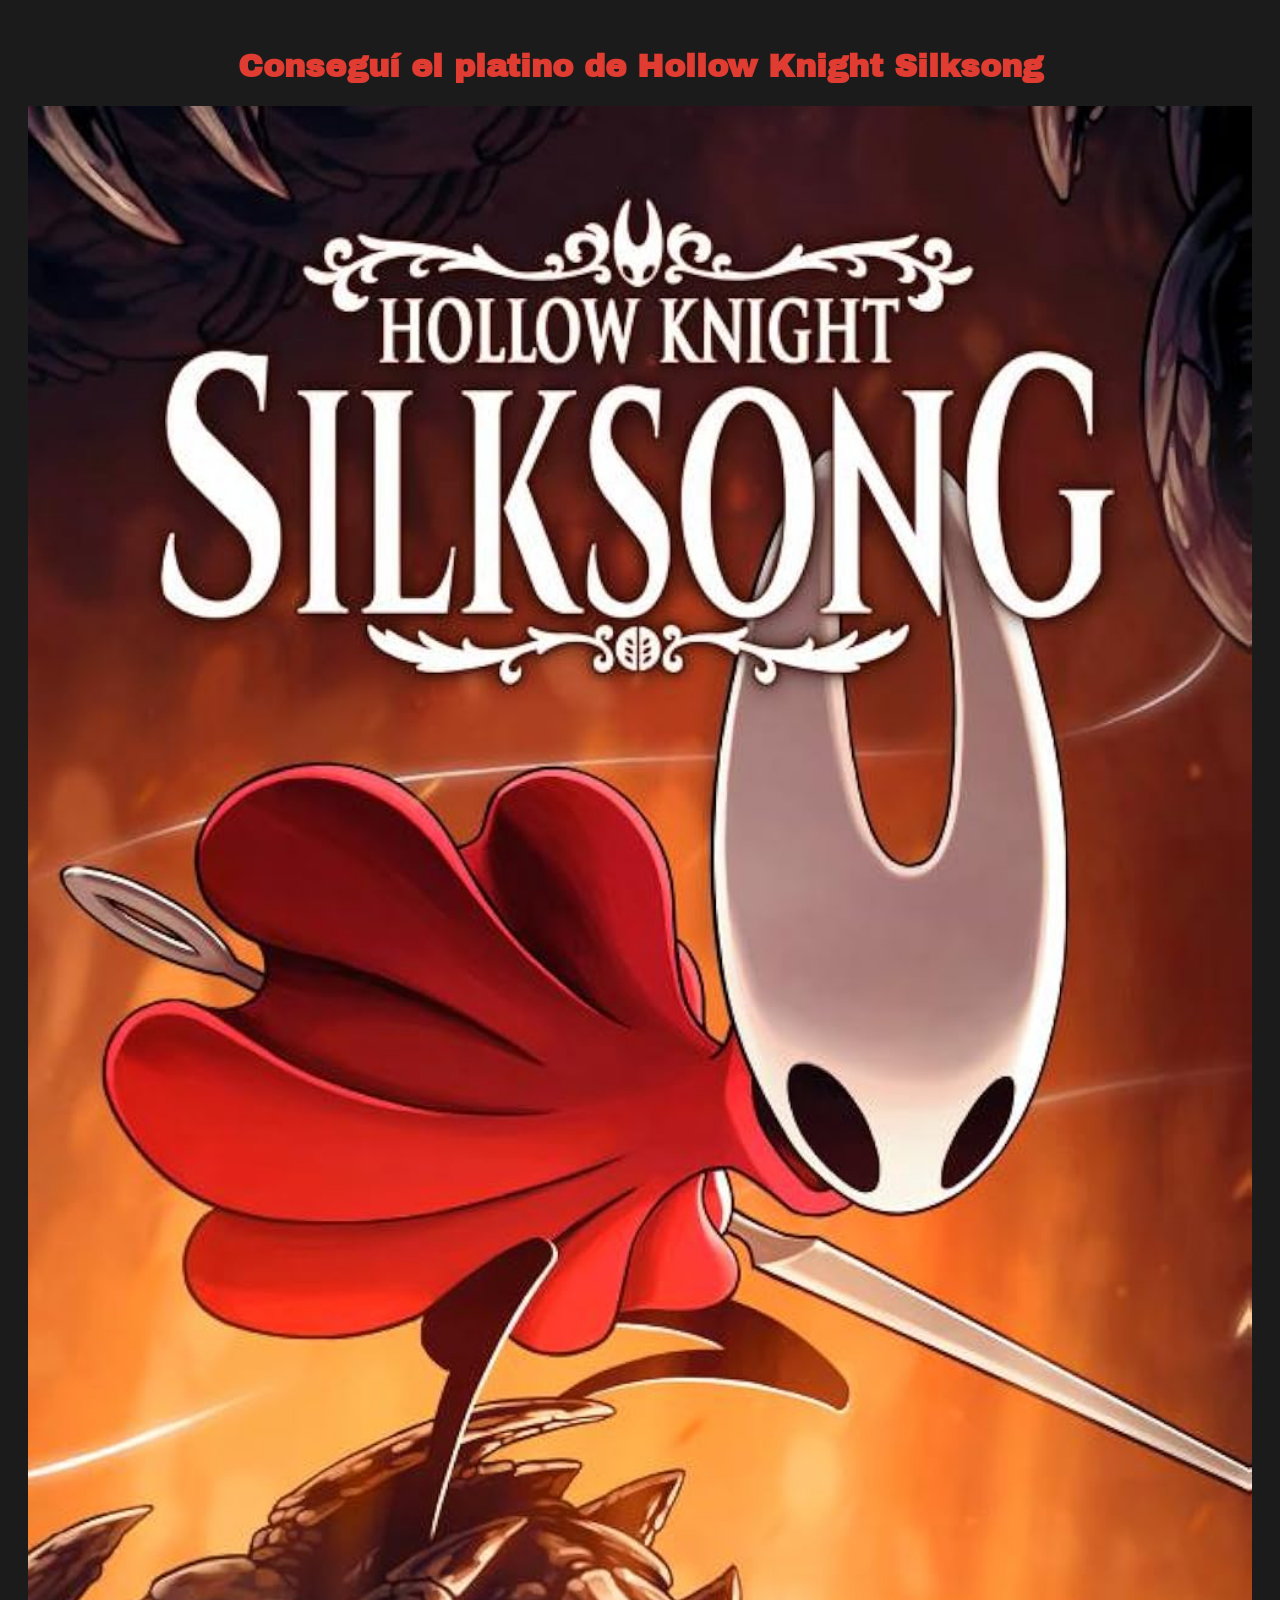
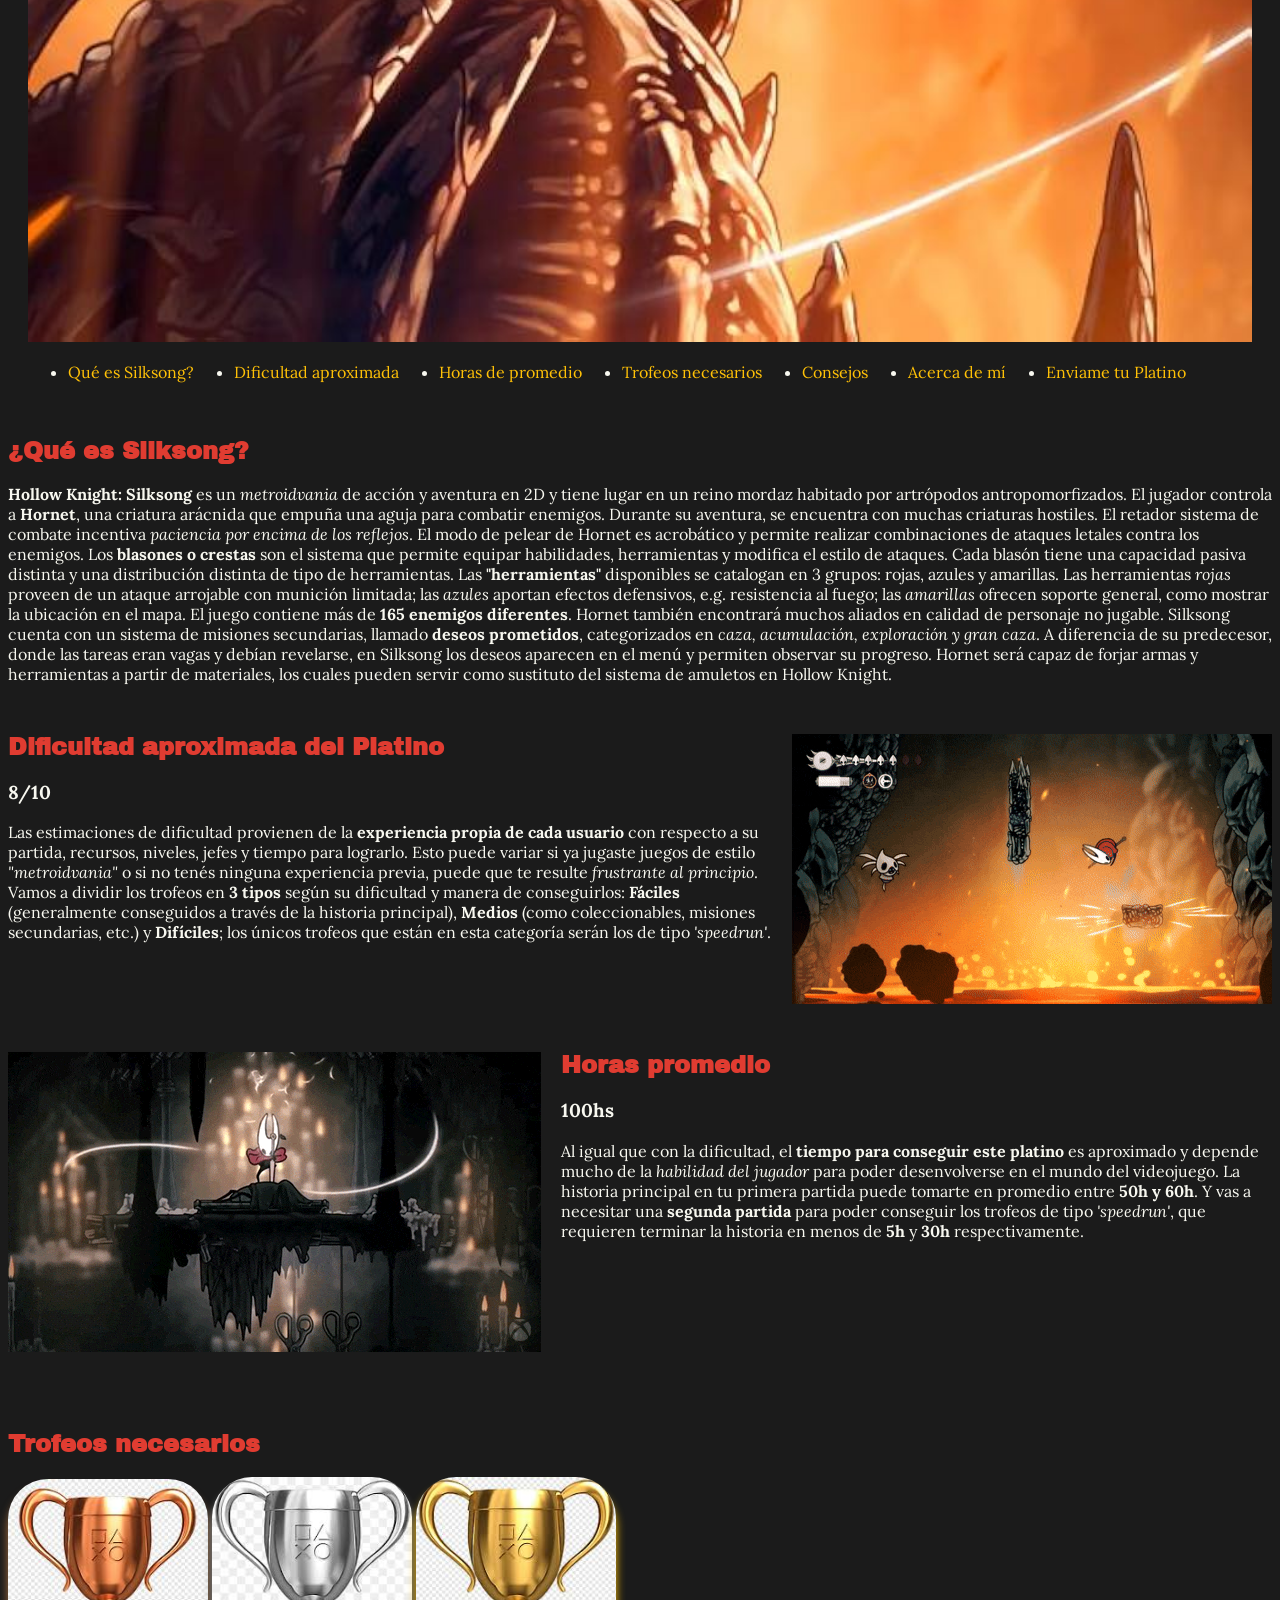
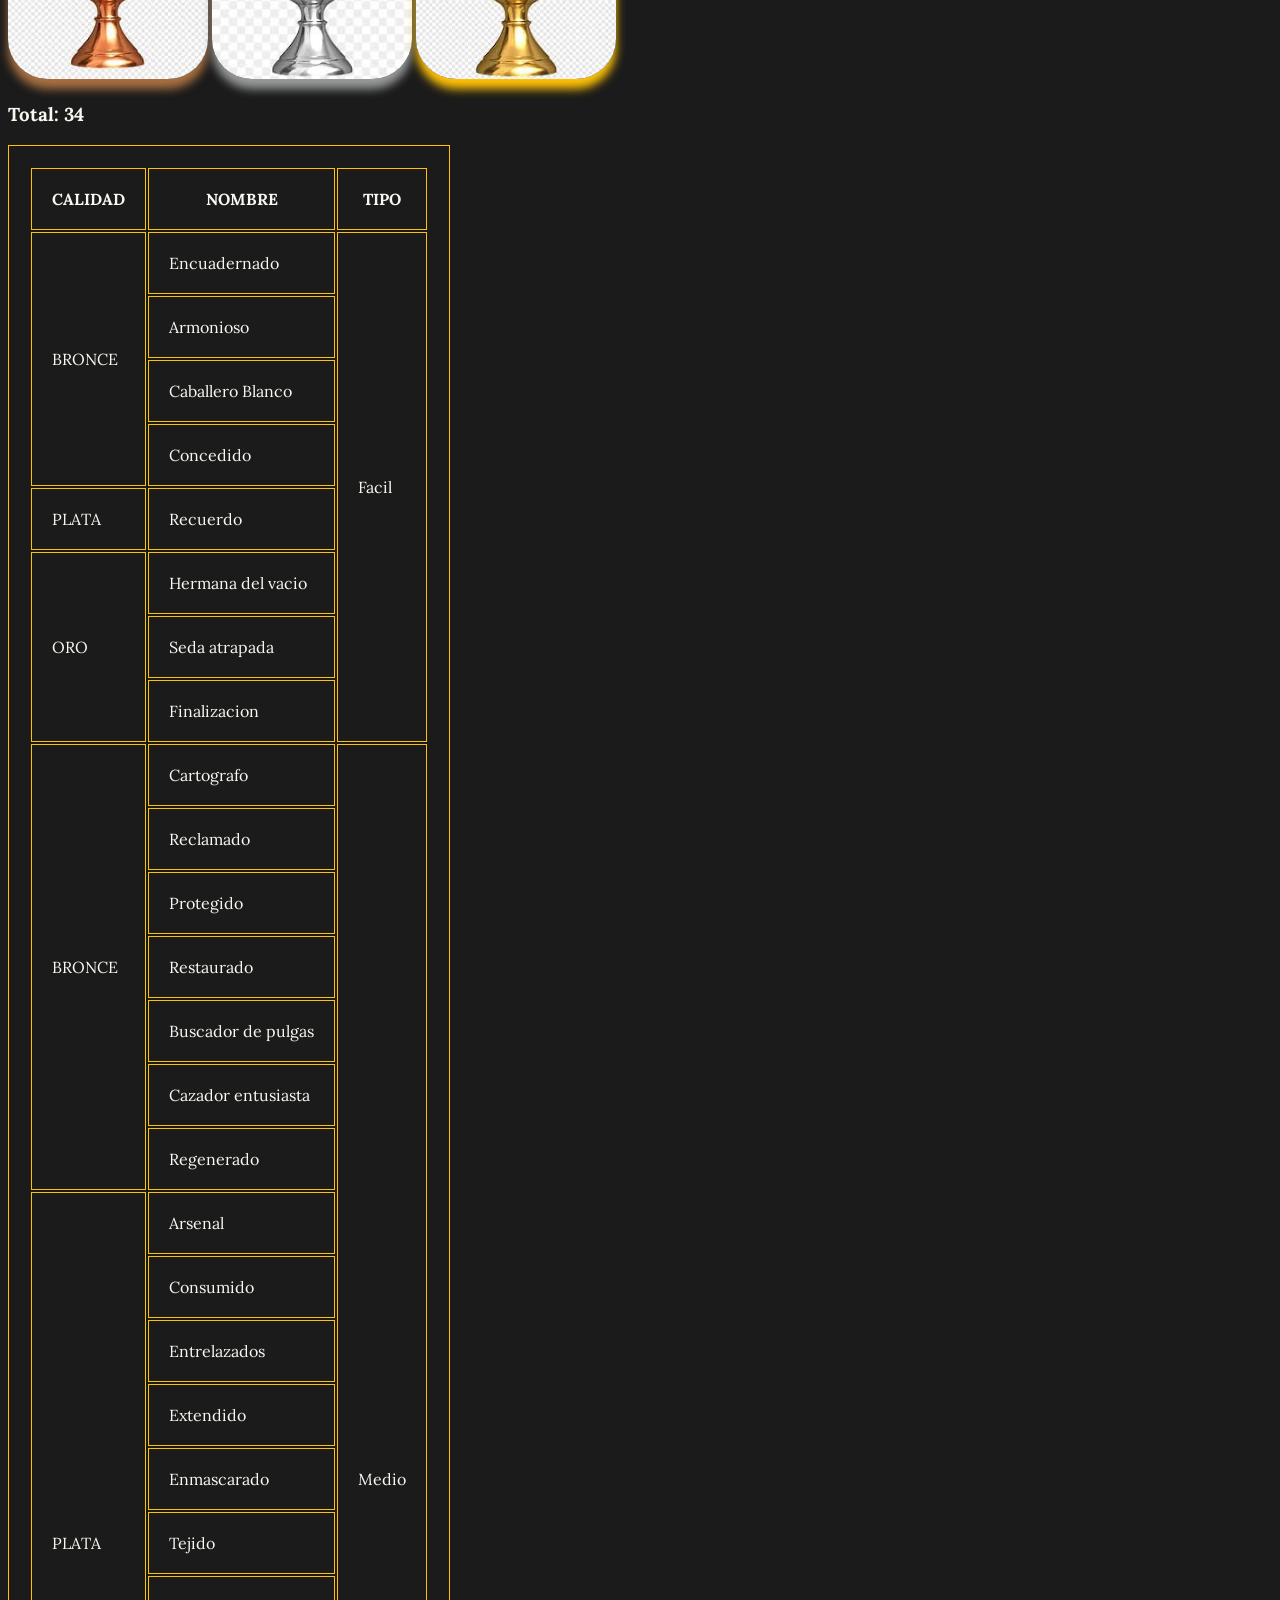
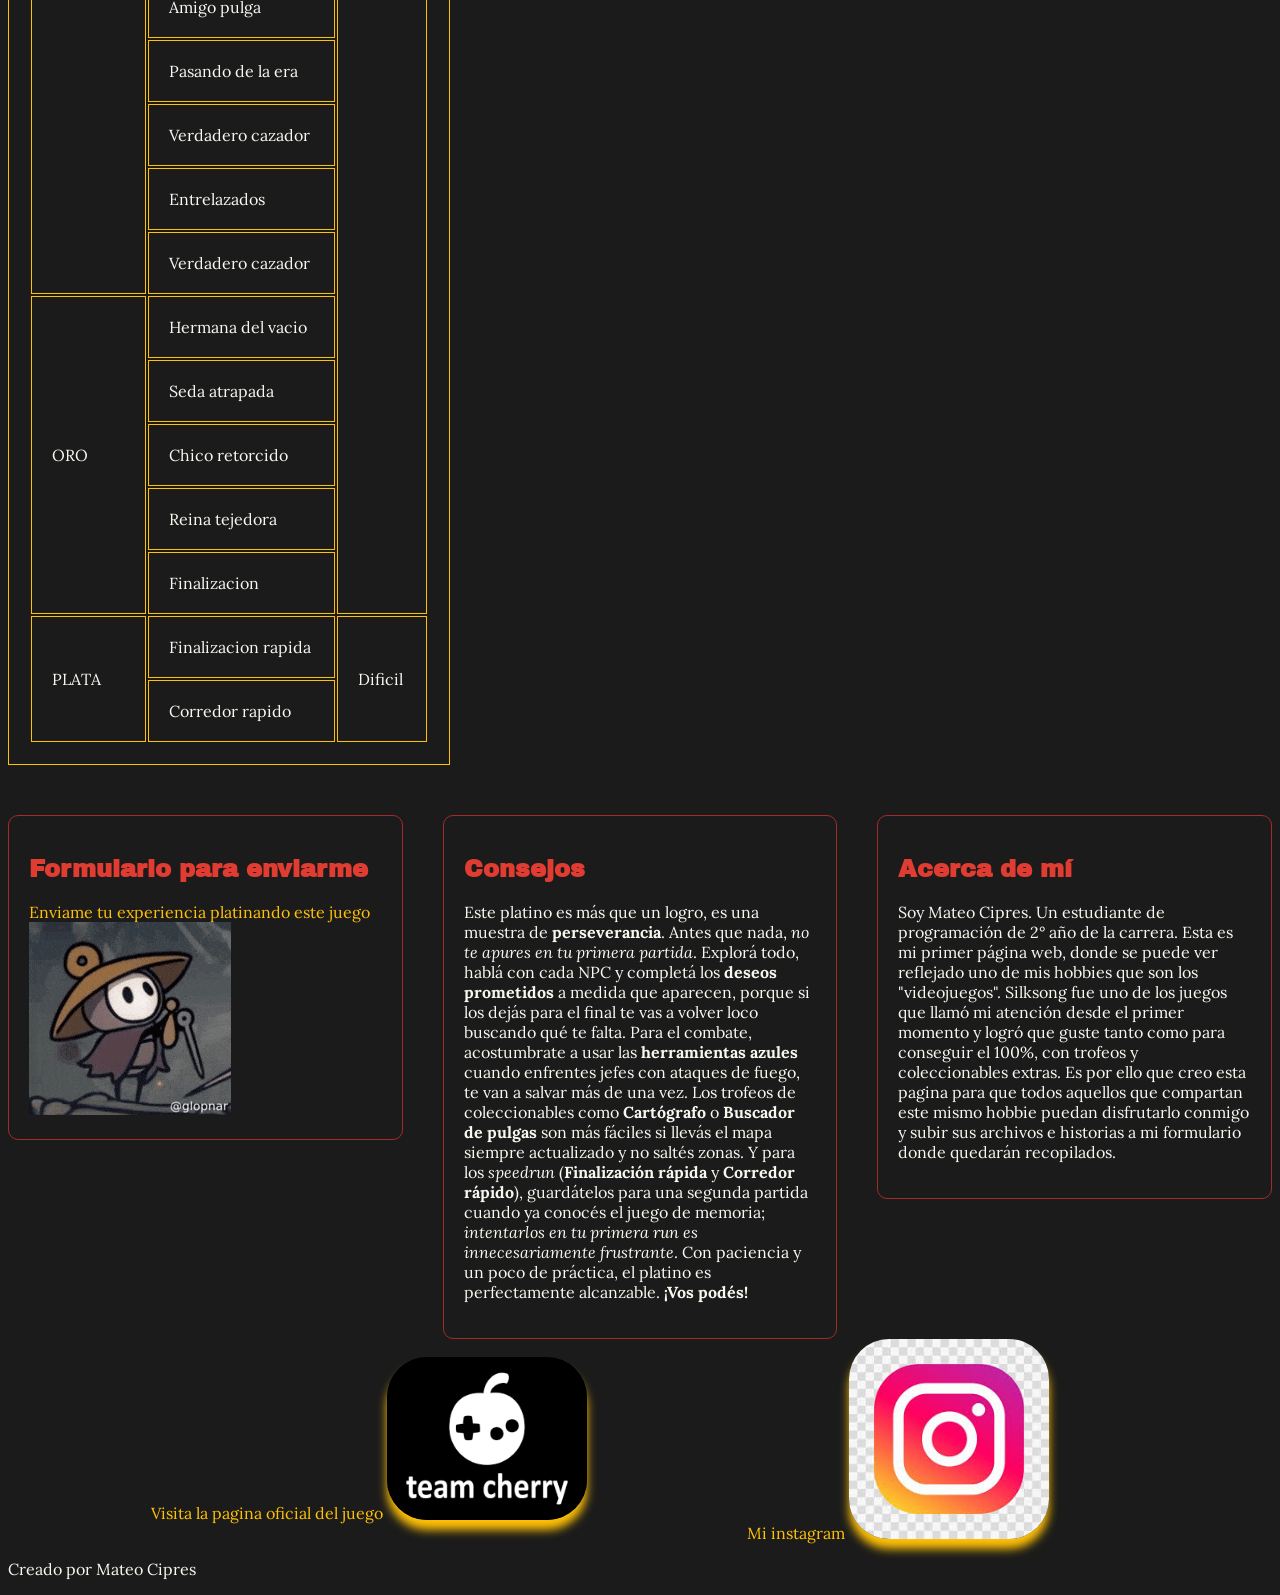
==== index.html @ 9eef03c2 "feat: corrijo links del index" ====
<!DOCTYPE html>
<html lang="en">

<head>
    <meta charset="UTF-8">
    <meta name="viewport" content="width=device-width, initial-scale=1.0">
    <link rel="shortcut icon" href="IMAGENES/joystick.png" type="image/x-icon">
    <link rel="stylesheet" href="style.css">
    <link rel="preconnect" href="https://fonts.googleapis.com">
    <link rel="preconnect" href="https://fonts.gstatic.com" crossorigin>
    <link href="https://fonts.googleapis.com/css2?family=Lora:ital,wght@0,400..700;1,400..700&family=Playwrite+DE+SAS:wght@100..400&family=Roboto:ital,wght@0,100..900;1,100..900&display=swap" rel="stylesheet">
    <link rel="preconnect" href="https://fonts.googleapis.com">
    <link href="https://fonts.googleapis.com/css2?family=Archivo+Black&family=Lora:ital,wght@0,400..700;1,400..700&family=Playwrite+DE+SAS:wght@100..400&family=Roboto:ital,wght@0,100..900;1,100..900&display=swap" rel="stylesheet">
    <title>Proyecto Integrador | Platinos faciles</title>
</head>

<body>
    <header>
        <h1>Conseguí el platino de Hollow Knight Silksong</h1>
        <img id="imagen-principal" src="IMAGENES/silksong.jpg" alt="imagen representativa del juego">

        <nav>
            <ul>

                <li> <a href="#intro"> Qué es Silksong?</a> </li>
                <li> <a href="#dificultad"> Dificultad aproximada</a></li>
                <li> <a href="#horas"> Horas de promedio</a> </li>
                <li><a href="#trofeos"> Trofeos necesarios</a></li>
                <li> <a href="#consejos"> Consejos</a></li>
                <li><a href="#acerca"> Acerca de mí</a></li>
                <li> <a href="logrado.html"> Enviame tu Platino</a> </li>
            </ul>
        </nav>
    </header>

    <main>
        <section id="intro">
            <h2> ¿Qué es Silksong? </h2>
            <p>
                <strong>Hollow Knight: Silksong</strong> es un <em>metroidvania</em> de acción y aventura en 2D y tiene lugar en un reino mordaz habitado por artrópodos antropomorfizados. El jugador controla a <strong>Hornet</strong>, una criatura arácnida
                que empuña una aguja para combatir enemigos. Durante su aventura, se encuentra con muchas criaturas hostiles. El retador sistema de combate incentiva <em>paciencia por encima de los reflejos</em>. El modo de pelear de Hornet es acrobático
                y permite realizar combinaciones de ataques letales contra los enemigos. Los <strong>blasones o crestas</strong> son el sistema que permite equipar habilidades, herramientas y modifica el estilo de ataques. Cada blasón tiene una capacidad
                pasiva distinta y una distribución distinta de tipo de herramientas. Las <strong>"herramientas"</strong> disponibles se catalogan en 3 grupos: rojas, azules y amarillas. Las herramientas <em>rojas</em> proveen de un ataque arrojable con
                munición limitada; las <em>azules</em> aportan efectos defensivos, e.g. resistencia al fuego; las <em>amarillas</em> ofrecen soporte general, como mostrar la ubicación en el mapa. El juego contiene más de <strong>165 enemigos diferentes</strong>.
                Hornet también encontrará muchos aliados en calidad de personaje no jugable. Silksong cuenta con un sistema de misiones secundarias, llamado <strong>deseos prometidos</strong>, categorizados en <em>caza, acumulación, exploración y gran caza</em>.
                A diferencia de su predecesor, donde las tareas eran vagas y debían revelarse, en Silksong los deseos aparecen en el menú y permiten observar su progreso. Hornet será capaz de forjar armas y herramientas a partir de materiales, los cuales
                pueden servir como sustituto del sistema de amuletos en Hollow Knight.
            </p>

            <section id="dificultad">
                <img class="float-der" src="IMAGENES/scape.gif" alt="Escape">
                <h2> Dificultad aproximada del Platino</h2>
                <h3> <strong>8/10</strong> </h3>
                <p>
                    <p>
                        Las estimaciones de dificultad provienen de la <strong>experiencia propia de cada usuario</strong> con respecto a su partida, recursos, niveles, jefes y tiempo para lograrlo. Esto puede variar si ya jugaste juegos de estilo <em>"metroidvania"</em>                        o si no tenés ninguna experiencia previa, puede que te resulte <em>frustrante al principio</em>. Vamos a dividir los trofeos en <strong>3 tipos</strong> según su dificultad y manera de conseguirlos: <strong>Fáciles</strong> (generalmente
                        conseguidos a través de la historia principal), <strong>Medios</strong> (como coleccionables, misiones secundarias, etc.) y <strong>Difíciles</strong>; los únicos trofeos que están en esta categoría serán los de tipo <em>'speedrun'</em>.
                    </p>
                </p>

            </section><br><br>

            <section id="horas">
                <img class="float-izq" src="IMAGENES/seda.gif" alt="sherma">
                <h2>Horas promedio</h2>
                <h3>100hs</h3>
                <p>Al igual que con la dificultad, el <strong>tiempo para conseguir este platino</strong> es aproximado y depende mucho de la <em>habilidad del jugador</em> para poder desenvolverse en el mundo del videojuego. La historia principal en tu
                    primera partida puede tomarte en promedio entre <strong>50h y 60h</strong>. Y vas a necesitar una <strong>segunda partida</strong> para poder conseguir los trofeos de tipo <em>'speedrun'</em>, que requieren terminar la historia en
                    menos de <strong>5h</strong> y <strong>30h</strong> respectivamente.</p>
            </section><br><br>
            <section id="trofeos">


                <div class="imagenes-trofeos">
                    <h2>Trofeos necesarios</h2>
                    <img id="bronce" class="redondas" src="IMAGENES/bronce.jpg" alt="bronce">
                    <img id="plata" class="redondas" src="IMAGENES/plata.jpg" alt="plata">
                    <img id="oro" class="redondas" src="IMAGENES/oro.jpg" alt="oro">
                    <h3>Total: 34</h3>
                </div>
                <div class="tabla-trofeos">
                    <table>
                        <tr>
                            <th>CALIDAD</th>
                            <th>NOMBRE</th>
                            <th>TIPO</th>
                        </tr>
                        <tr>
                            <td rowspan="4">BRONCE</td>
                            <td>Encuadernado</td>
                            <td rowspan="8">Facil</td>
                        </tr>
                        <tr>
                            <td>Armonioso</td>
                        </tr>
                        <tr>
                            <td>Caballero Blanco</td>
                        </tr>
                        <tr>
                            <td>Concedido</td>
                        </tr>
                        <tr>
                            <td>PLATA</td>
                            <td>Recuerdo</td>
                        </tr>
                        <tr>
                            <td rowspan="3">ORO</td>
                            <td>Hermana del vacio</td>
                        </tr>
                        <tr>
                            <td>Seda atrapada</td>
                        </tr>
                        <tr>
                            <td>Finalizacion</td>
                        </tr>
                        <tr>
                            <td rowspan="7"> BRONCE</td>
                            <td>Cartografo</td>
                            <td rowspan="23">Medio</td>
                        </tr>
                        <tr>
                            <td>Reclamado</td>
                        </tr>
                        <tr>
                            <td>Protegido</td>
                        </tr>
                        <tr>
                            <td>Restaurado</td>
                        </tr>
                        <tr>
                            <td> Buscador de pulgas</td>
                        </tr>
                        <tr>
                            <td>Cazador entusiasta</td>
                        </tr>
                        <tr>
                            <td>Regenerado</td>
                        </tr>
                        <tr>
                            <td rowspan="11">PLATA</td>
                            <td>Arsenal</td>
                        </tr>
                        <tr>
                            <td>Consumido</td>
                        </tr>
                        <tr>
                            <td>Entrelazados</td>
                        </tr>
                        <tr>
                            <td>Extendido</td>
                        </tr>
                        <tr>
                            <td>Enmascarado</td>
                        </tr>
                        <tr>
                            <td>Tejido</td>
                        </tr>
                        <tr>
                            <td>Amigo pulga</td>
                        </tr>
                        <tr>
                            <td>Pasando de la era</td>
                        </tr>
                        <tr>
                            <td>Verdadero cazador</td>
                        </tr>
                        <tr>
                            <td>Entrelazados</td>
                        </tr>
                        <tr>
                            <td>Verdadero cazador</td>
                        </tr>
                        <tr>
                            <td rowspan="5">ORO</td>
                            <td>Hermana del vacio</td>
                        </tr>
                        <tr>
                            <td>Seda atrapada</td>
                        </tr>
                        <tr>
                            <td>Chico retorcido</td>
                        </tr>
                        <tr>
                            <td>
                                Reina tejedora
                            </td>
                        </tr>
                        <tr>
                            <td>Finalizacion</td>
                        </tr>
                        <tr>
                            <td rowspan="2">PLATA</td>
                            <td>Finalizacion rapida</td>
                            <td rowspan="2">Dificil</td>
                        </tr>
                        <tr>
                            <td>Corredor rapido</td>
                        </tr>
                    </table>
                </div>

            </section>

            <div class="contenedor-secciones">
                <section>
                    <h2>Formulario para enviarme</h2>
                    <a href="logrado.html">Enviame tu experiencia platinando este juego</a><br>
                    <img src="IMAGENES/sherma.gif" alt="sherma">
                </section>

                <section id="consejos">

                    <h2>Consejos</h2>

                    <p>
                        Este platino es más que un logro, es una muestra de <strong>perseverancia</strong>. Antes que nada, <em>no te apures en tu primera partida</em>. Explorá todo, hablá con cada NPC y completá los <strong>deseos prometidos</strong>                        a medida que aparecen, porque si los dejás para el final te vas a volver loco buscando qué te falta. Para el combate, acostumbrate a usar las <strong>herramientas azules</strong> cuando enfrentes jefes con ataques de fuego, te
                        van a salvar más de una vez. Los trofeos de coleccionables como <strong>Cartógrafo</strong> o <strong>Buscador de pulgas</strong> son más fáciles si llevás el mapa siempre actualizado y no saltés zonas. Y para los <em>speedrun</em>                        (<strong>Finalización rápida</strong> y <strong>Corredor rápido</strong>), guardátelos para una segunda partida cuando ya conocés el juego de memoria; <em>intentarlos en tu primera run es innecesariamente frustrante</em>. Con paciencia
                        y un poco de práctica, el platino es perfectamente alcanzable. <strong>¡Vos podés!</strong>
                    </p>
                </section>

                <section id="acerca">

                    <h2>Acerca de mí</h2>
                    <p>Soy Mateo Cipres. Un estudiante de programación de 2° año de la carrera. Esta es mi primer página web, donde se puede ver reflejado uno de mis hobbies que son los "videojuegos". Silksong fue uno de los juegos que llamó mi atención
                        desde el primer momento y logró que guste tanto como para conseguir el 100%, con trofeos y coleccionables extras. Es por ello que creo esta pagina para que todos aquellos que compartan este mismo hobbie puedan disfrutarlo conmigo
                        y subir sus archivos e historias a mi formulario donde quedarán recopilados.
                    </p>
                </section>
            </div>
    </main>

    <footer>
        <div class="links-finales">
            <section>

                <a href="https://hollowknightsilksong.com" target="_blank"> Visita la pagina oficial del juego <img  class="redondas" src="IMAGENES/team cherry.png" alt="Logo team Cherry" > </a>
            </section><br>
            <section><a href="https://www.instagram.com/mateo_cipres/" target="_blank">Mi instagram <img   class="redondas" src="IMAGENES/instagram logo.jpg" alt="Logo instagram" ></a></section><br>
        </div>
        <p>Creado por Mateo Cipres</p>
    </footer>

</body>

</html>
---- style.css ----
/* Creo las variables para colores y fuentes */

:root {
    --fuente-principal: "Lora", serif;
    --fuente-titulos: "Archivo Black", sans-serif;
    --color-fondo: #1B1B1B;
    --color-titulos: #E03C31;
    --color-texto: #F8F8F0;
    --color-links: #FFC107;
    --color-bronce: #A97142;
    --color-plata: #999B9B;
    --color-hover-links: #F8D3C3;
    --color-fieldset: #A52A2A;
}


/* modifico la fuente, y los colores del body  */

body {
    font-family: var(--fuente-principal);
    background-color: var(--color-fondo);
    color: var(--color-texto);
}


/* modifico la fuente, los colores, la alineacion; al centro y la animacion para que aparezca  */

h1 {
    font-family: var(--fuente-titulos);
    color: var(--color-titulos);
    text-align: center;
    animation: aparecer 1.9s ease;
}

h2 {
    font-family: var(--fuente-titulos);
    color: var(--color-titulos);
}


/* Le aplico color, le quito el subrayado, creo una transicion para que cambien de color y hago que se muestren en bloque */

a {
    display: inline-block;
    color: var(--color-links);
    transition: color .7s, transform .5s;
    text-decoration: none;
}


/* Creo la transformacion para cuando apoyamos el mouse los links se agranden */

a:hover {
    color: var(--color-hover-links);
    transform: scale(1.1);
}

header {
    padding: 20px;
}

nav ul {
    display: flex;
    gap: 40px;
}


/* Clase reutilizable para imágenes con bordes redondeados y sombra dorada */

.redondas {
    border-radius: 40px;
    box-shadow: 0px 10px 10px var(--color-links);
    width: 200px;
    display: inline-block;
}

#bronce {
    box-shadow: 0px 10px 10px var(--color-bronce);
}

#plata {
    box-shadow: 0px 10px 10px var(--color-plata);
}

#oro {
    box-shadow: 0px 10px 10px var(--color-links);
}

table,
th,
td {
    border: 1px solid var(--color-links);
    padding: 20px;
}


/* Grid de 3 columnas iguales para las secciones de contenido.
   align-items: start evita que las columnas se estiren si tienen
   alturas distintas */

.contenedor-secciones {
    display: grid;
    grid-template-columns: 1fr 1fr 1fr;
    gap: 40px;
    align-items: start;
}

.links-finales {
    display: flex;
    justify-content: center;
    align-items: center;
    gap: 80px;
    animation: aparecer 1s ease;
}


/* Clases para flotar imágenes a cada lado del texto */

.float-der {
    float: right;
    margin-left: 20px;
}

.float-izq {
    float: left;
    margin-right: 20px;
}

#dificultad {
    margin-top: 50px;
    margin-bottom: 50px;
}

#horas {
    margin-bottom: 130px;
}

@keyframes aparecer {
    from {
        opacity: 0;
        transform: scale(0.9);
    }
    to {
        opacity: 1;
        transform: scale(1);
    }
}

#imagen-principal {
    width: 100%;
    animation: aparecer 1s ease;
}

fieldset {
    display: grid;
    grid-template-columns: 1fr 1fr;
    gap: 20px;
    border-radius: 50px;
    color: var(--color-texto);
    background-color: var(--color-fieldset);
    margin-bottom: 50px;
}


/* Tablet */

@media (max-width: 768px) {
    /* El nav pasa a columna */
    nav ul {
        flex-direction: column;
    }
    /* Fieldset de 2 columnas pasa a 1 */
    fieldset {
        grid-template-columns: 1fr;
    }
    /* Las imágenes flotadas dejan de flotar y se centran,
       así no invaden el texto en pantallas medianas */
    .float-der,
    .float-izq {
        float: none;
        display: block;
        margin: 0 auto 20px auto;
    }
    /* La tabla puede ser más ancha que la pantalla,
       con overflow-x el usuario puede scrollearla horizontalmente
       en lugar de que se corte o rompa el layout */
    .tabla-trofeos {
        overflow-x: auto;
    }
    /* Reducimos el gap de los links del footer para que no se aprieten */
    .links-finales {
        gap: 30px;
    }
    /* Las imágenes de los links del footer se achican en tablet */
    .links-finales .redondas {
        width: 120px;
    }
}

@media (max-width: 480px) {
    /* Las secciones pasan a 1 columna */
    .contenedor-secciones {
        grid-template-columns: 1fr;
    }
    .links-finales {
        flex-direction: column;
        gap: 20px;
    }
    /* Las imágenes redondas del footer se achican más en celulares*/
    .links-finales .redondas {
        width: 80px;
    }
}

.par,
.par2,
.par3 {
    display: flex;
    flex-direction: column;
    gap: 5px;
}


/* grid-column: 1 / -1 hace que el botón ocupe todo el ancho del grid,
   desde la primera hasta la última columna */

.boton-enviar {
    grid-column: 1 / -1;
    color: var(--color-texto);
    background-color: var(--color-fondo);
    transition: .5s, transform .5s;
    border-radius: 50px;
}

.boton-enviar:hover {
    cursor: pointer;
    transform: translateY(-5px);
    color: var(--color-fondo);
    background-color: var(--color-links);
}

input[type="range"] {
    accent-color: var(--color-links);
}

.contenedor-secciones section {
    margin-top: 50px;
    border: 1px solid var(--color-fieldset);
    padding: 20px;
    border-radius: 10px;
}
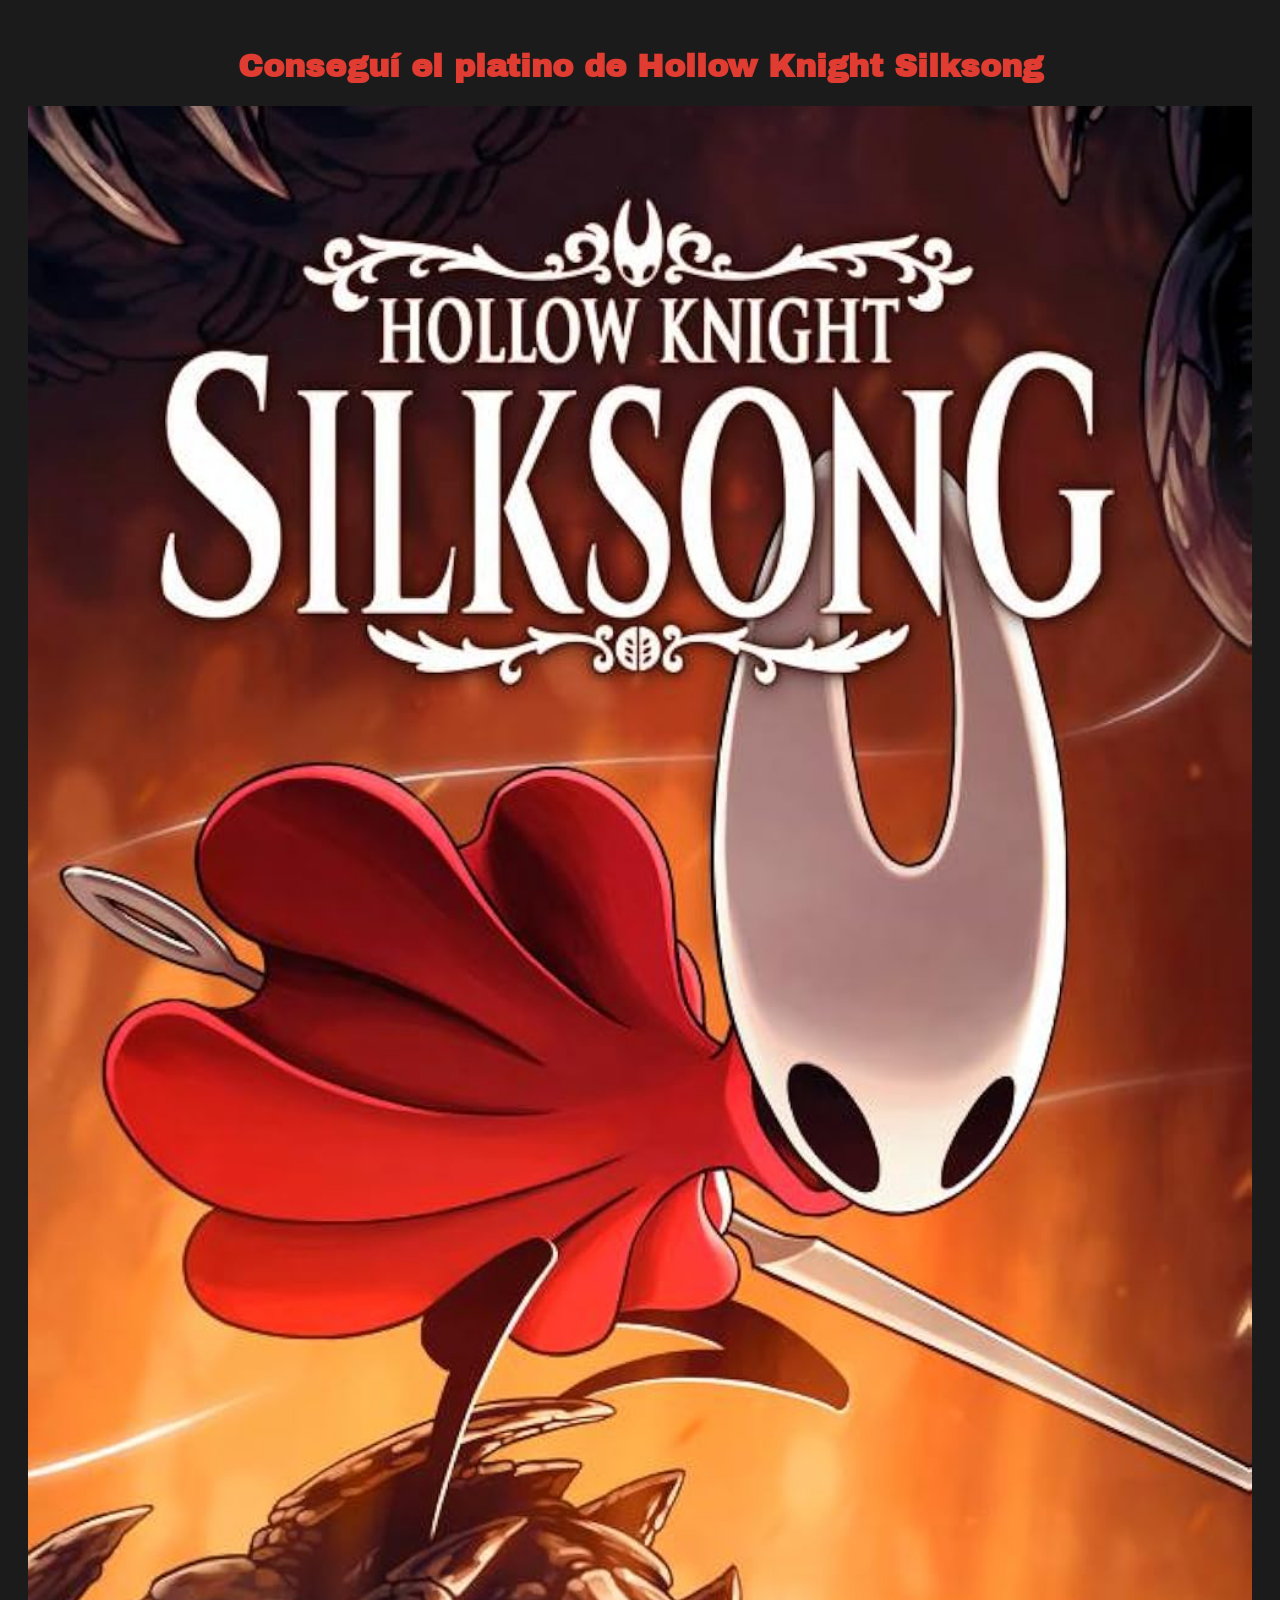
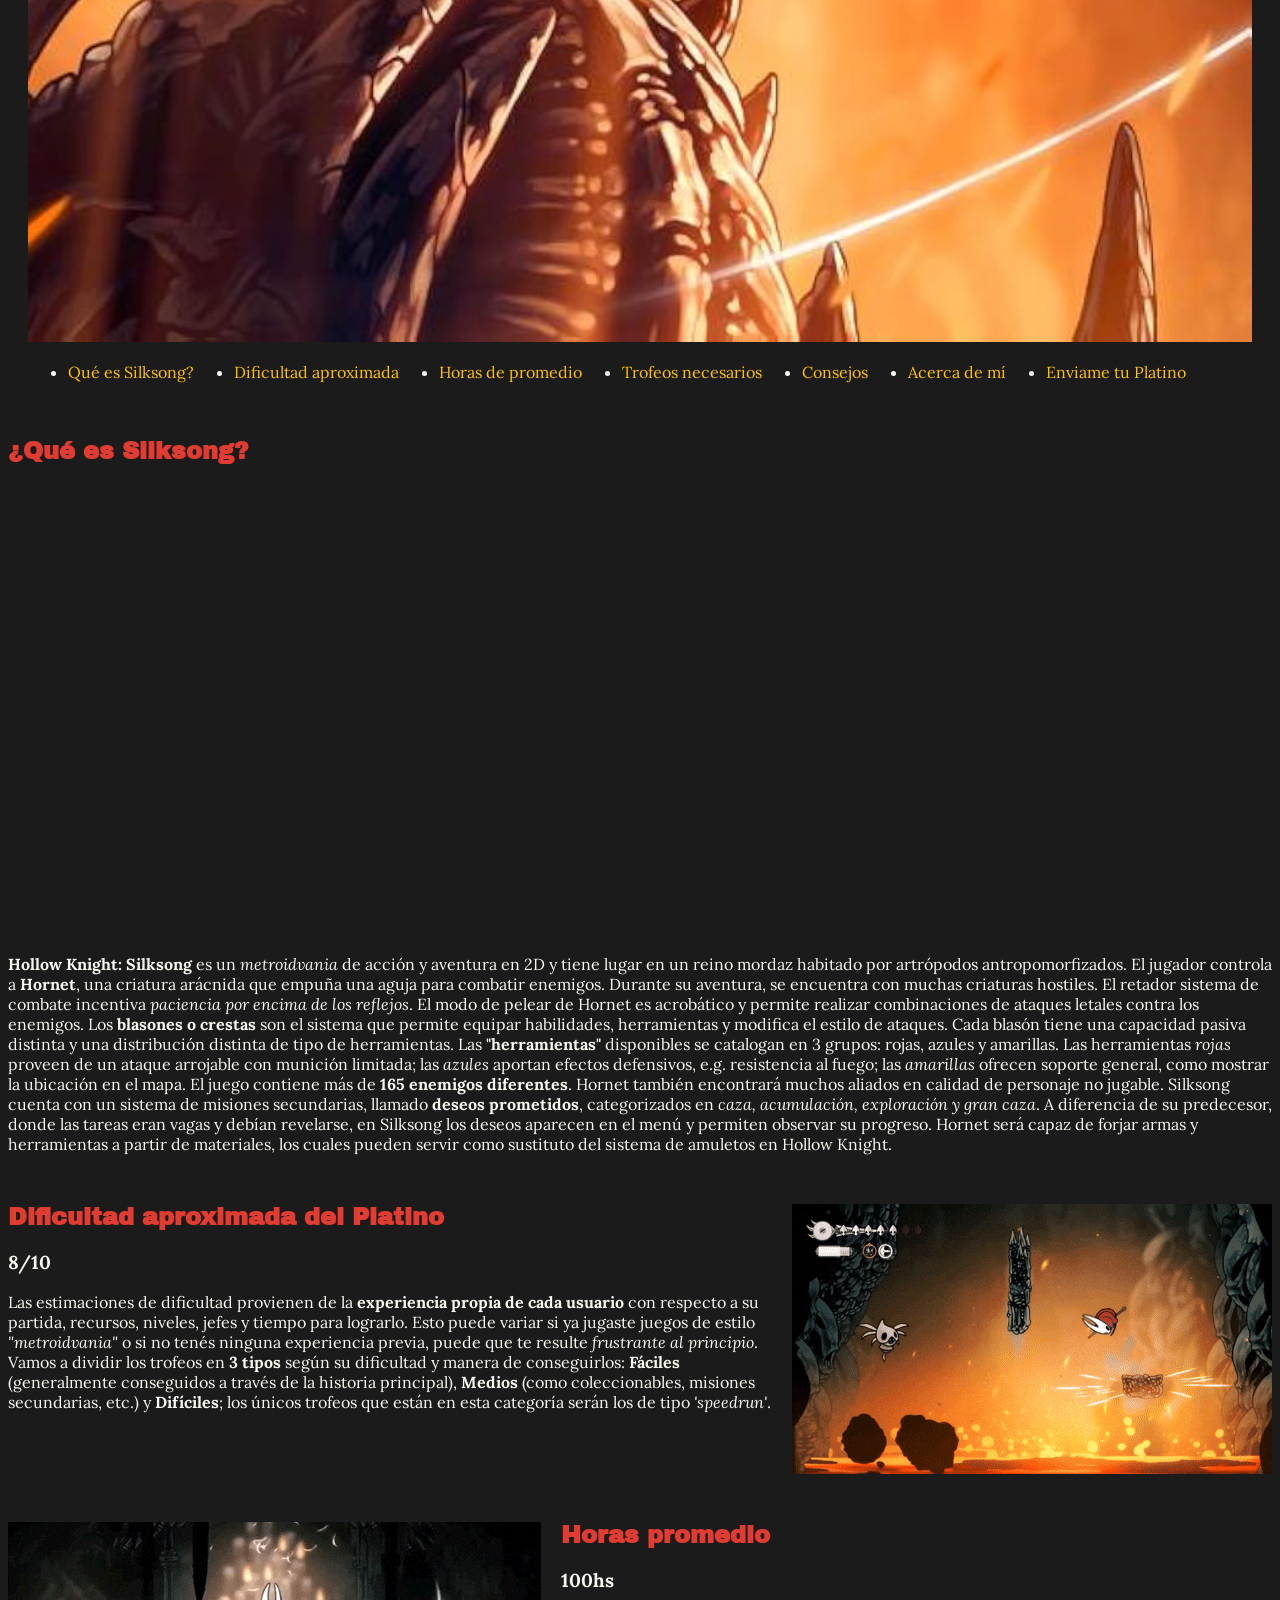
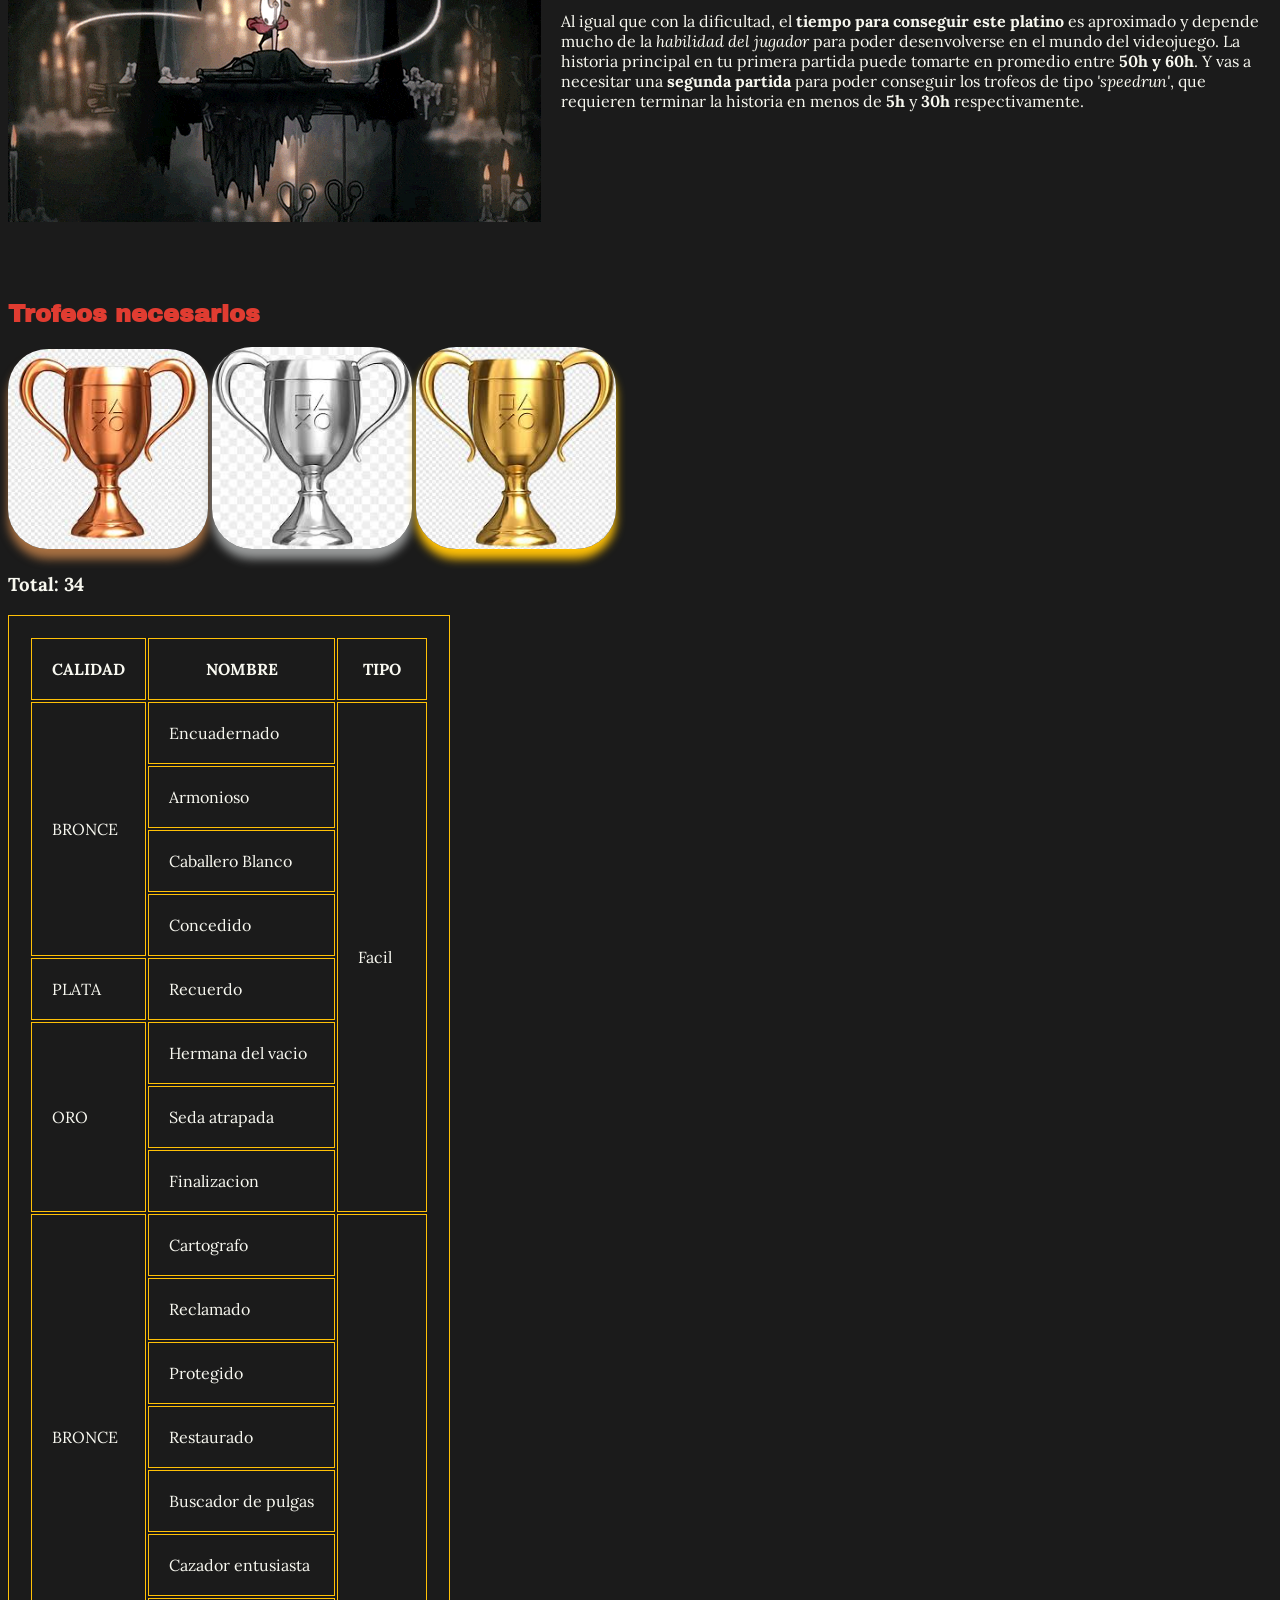
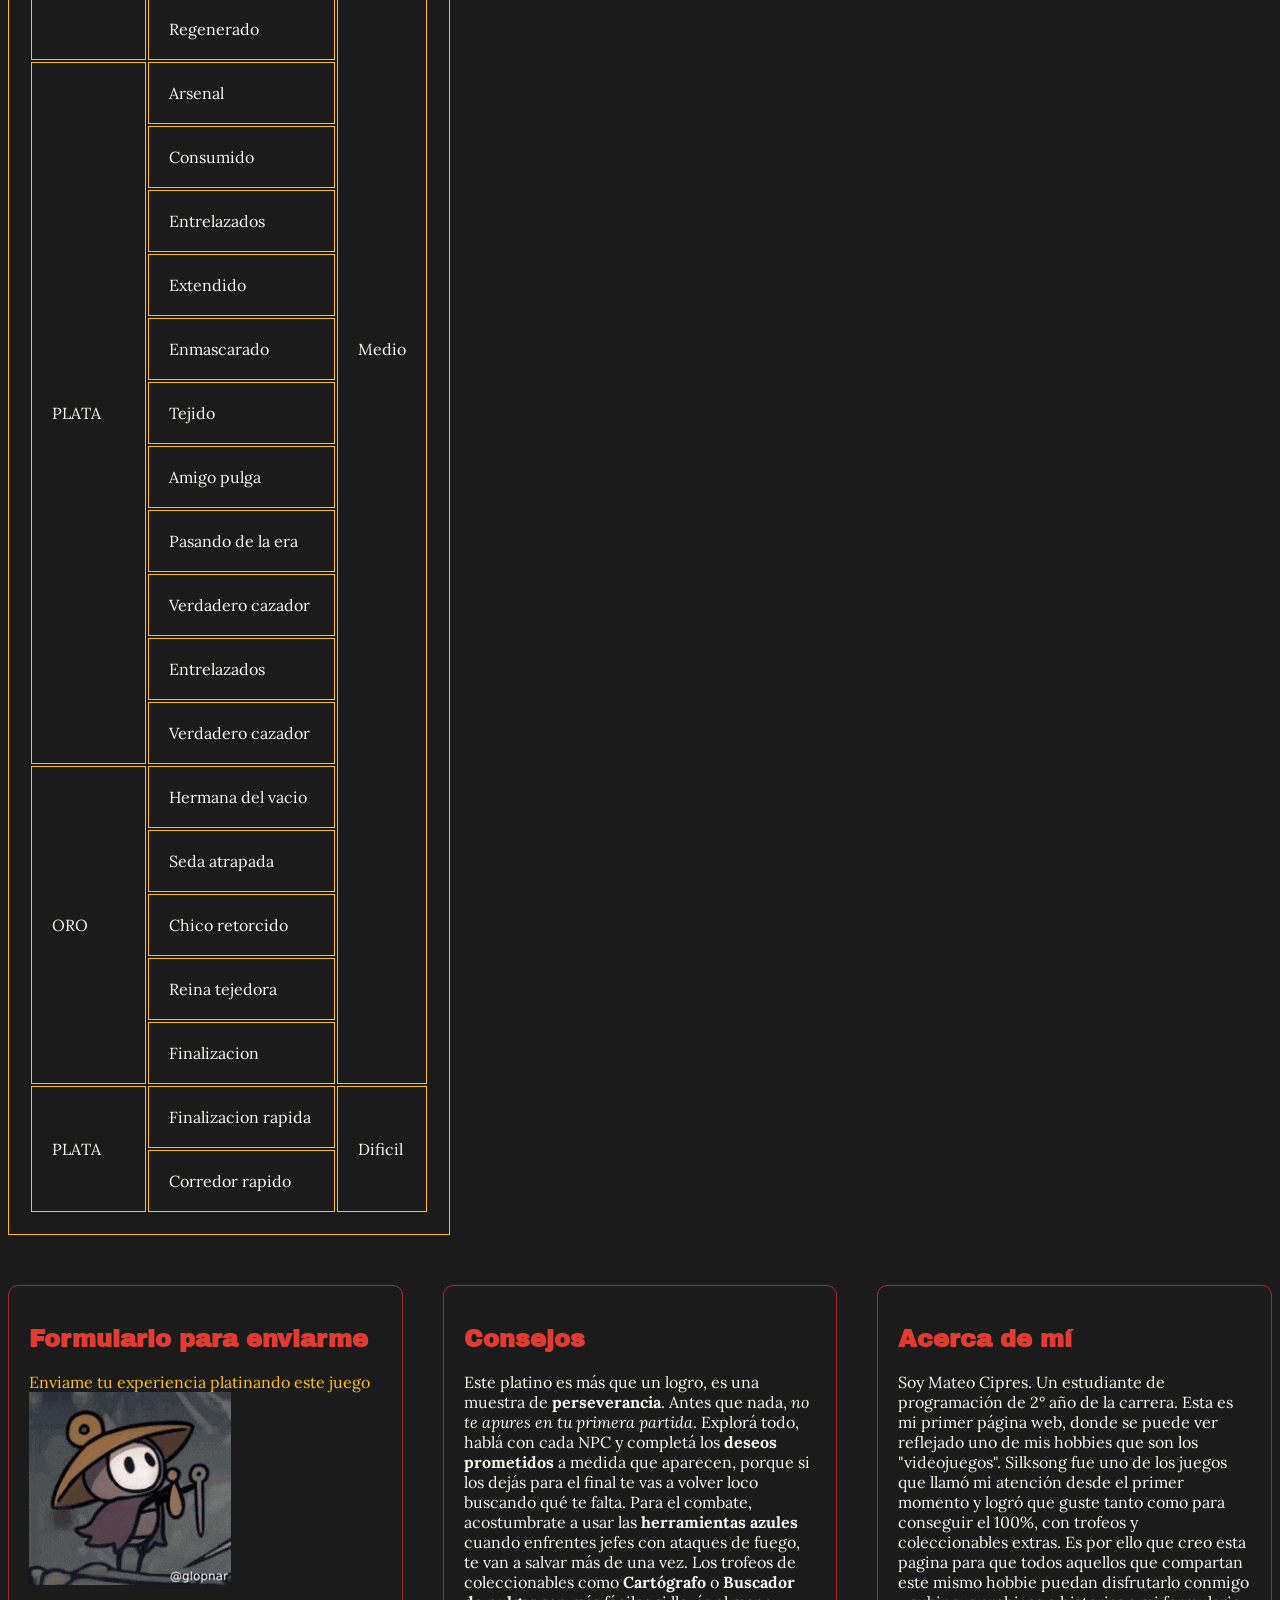
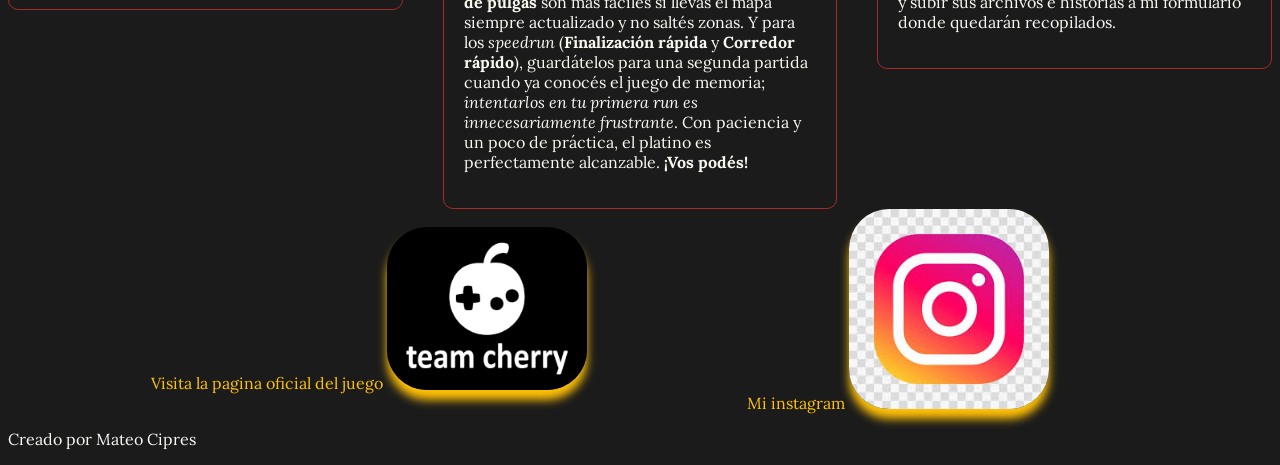
==== commit 9e02e4cb: "feat: agrego iframe al index que me falto de la entrega anterior" ====
--- a/index.html
+++ b/index.html
@@ -36,6 +36,8 @@
     <main>
         <section id="intro">
             <h2> ¿Qué es Silksong? </h2>
+
+            <iframe src="https://www.youtube.com/embed/6XGeJwsUP9c" width="100%" height="450" title="Trailer oficial Hollow Knight: Silksong" allowfullscreen loading="lazy" frameborder="0"></iframe>
             <p>
                 <strong>Hollow Knight: Silksong</strong> es un <em>metroidvania</em> de acción y aventura en 2D y tiene lugar en un reino mordaz habitado por artrópodos antropomorfizados. El jugador controla a <strong>Hornet</strong>, una criatura arácnida
                 que empuña una aguja para combatir enemigos. Durante su aventura, se encuentra con muchas criaturas hostiles. El retador sistema de combate incentiva <em>paciencia por encima de los reflejos</em>. El modo de pelear de Hornet es acrobático
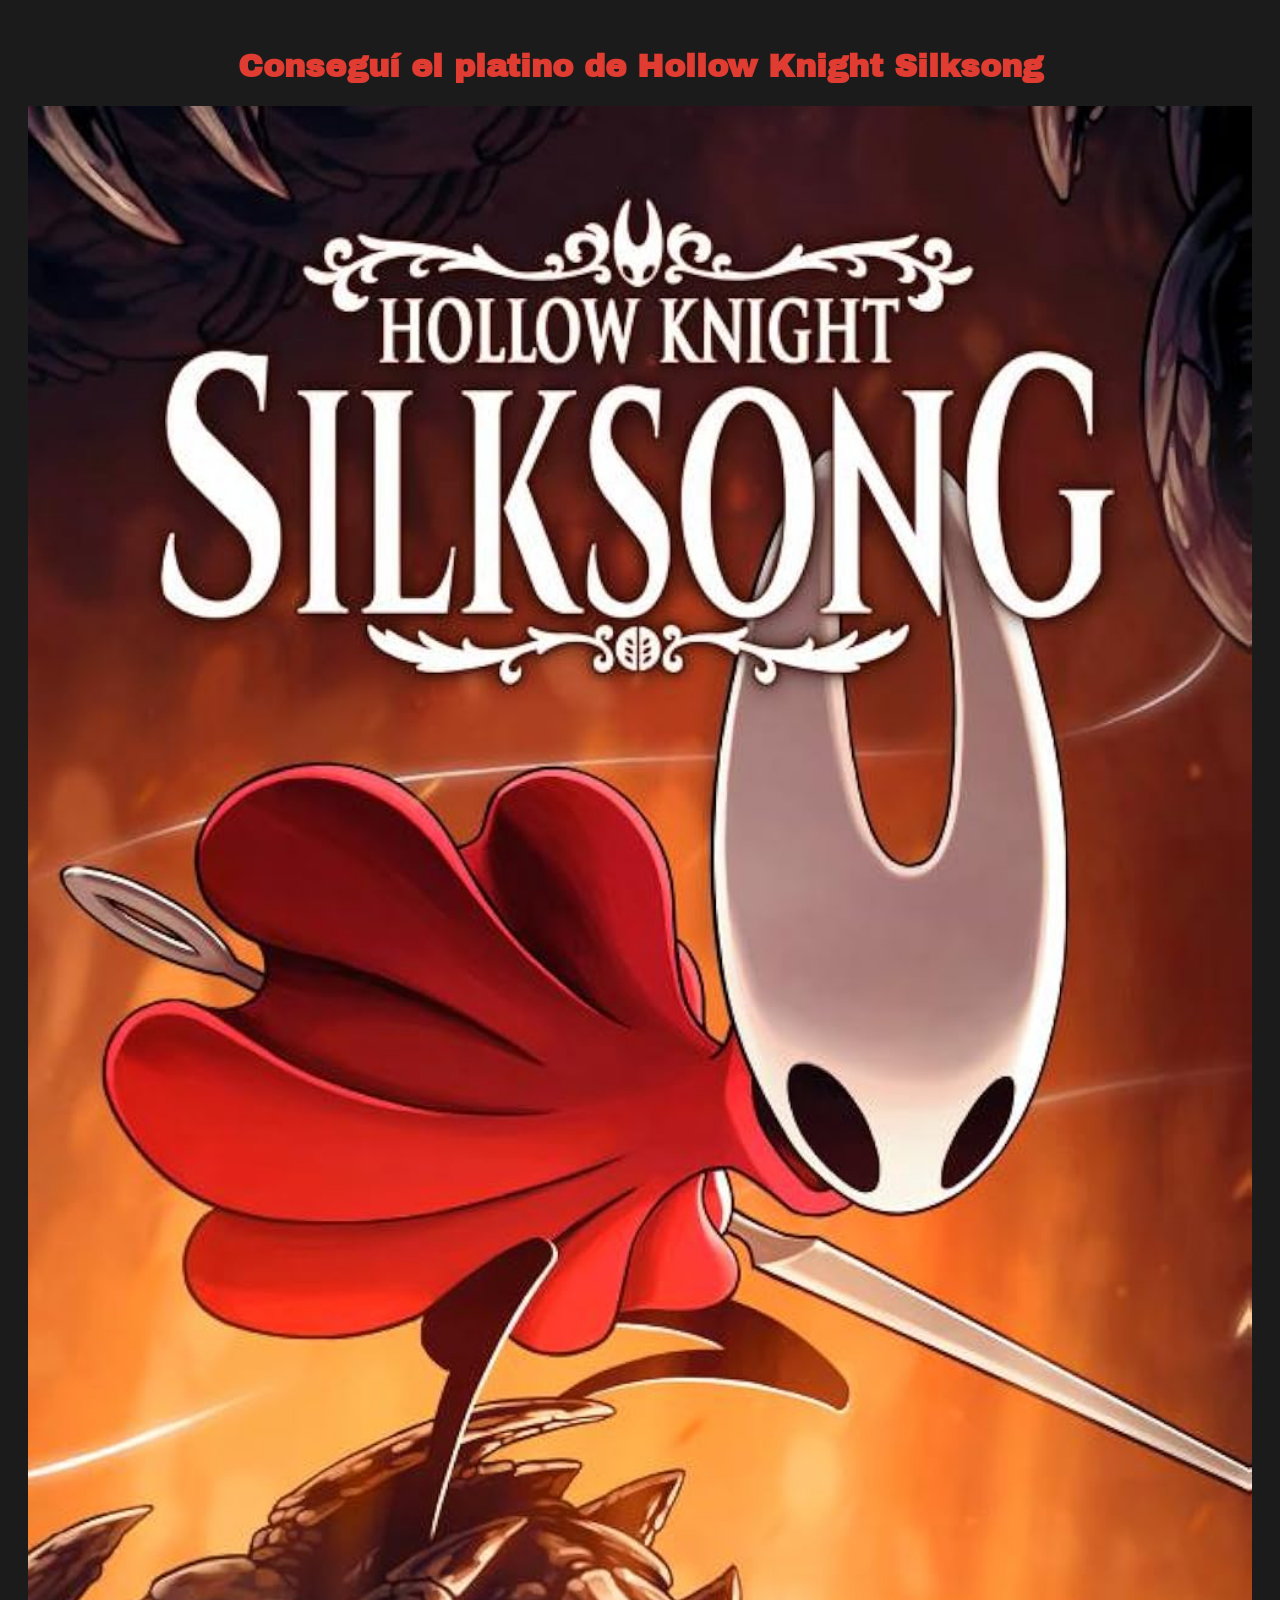
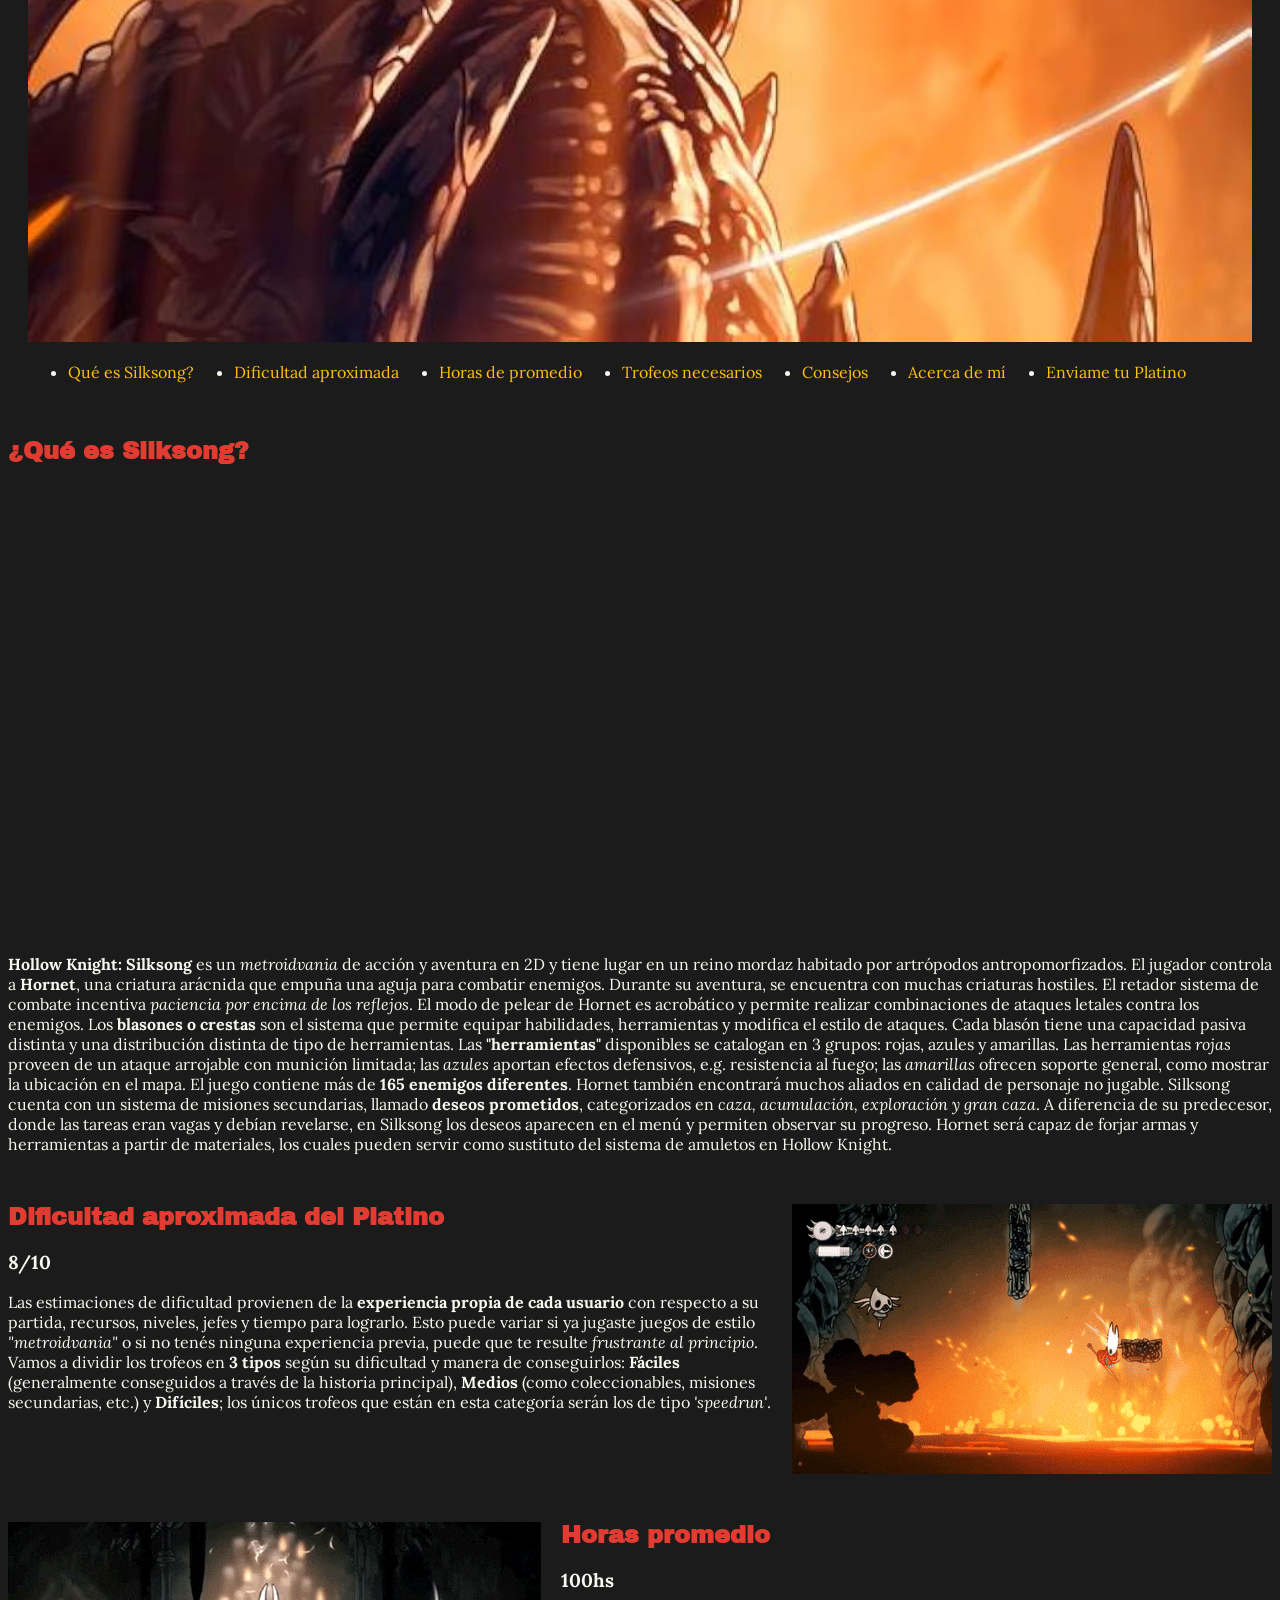
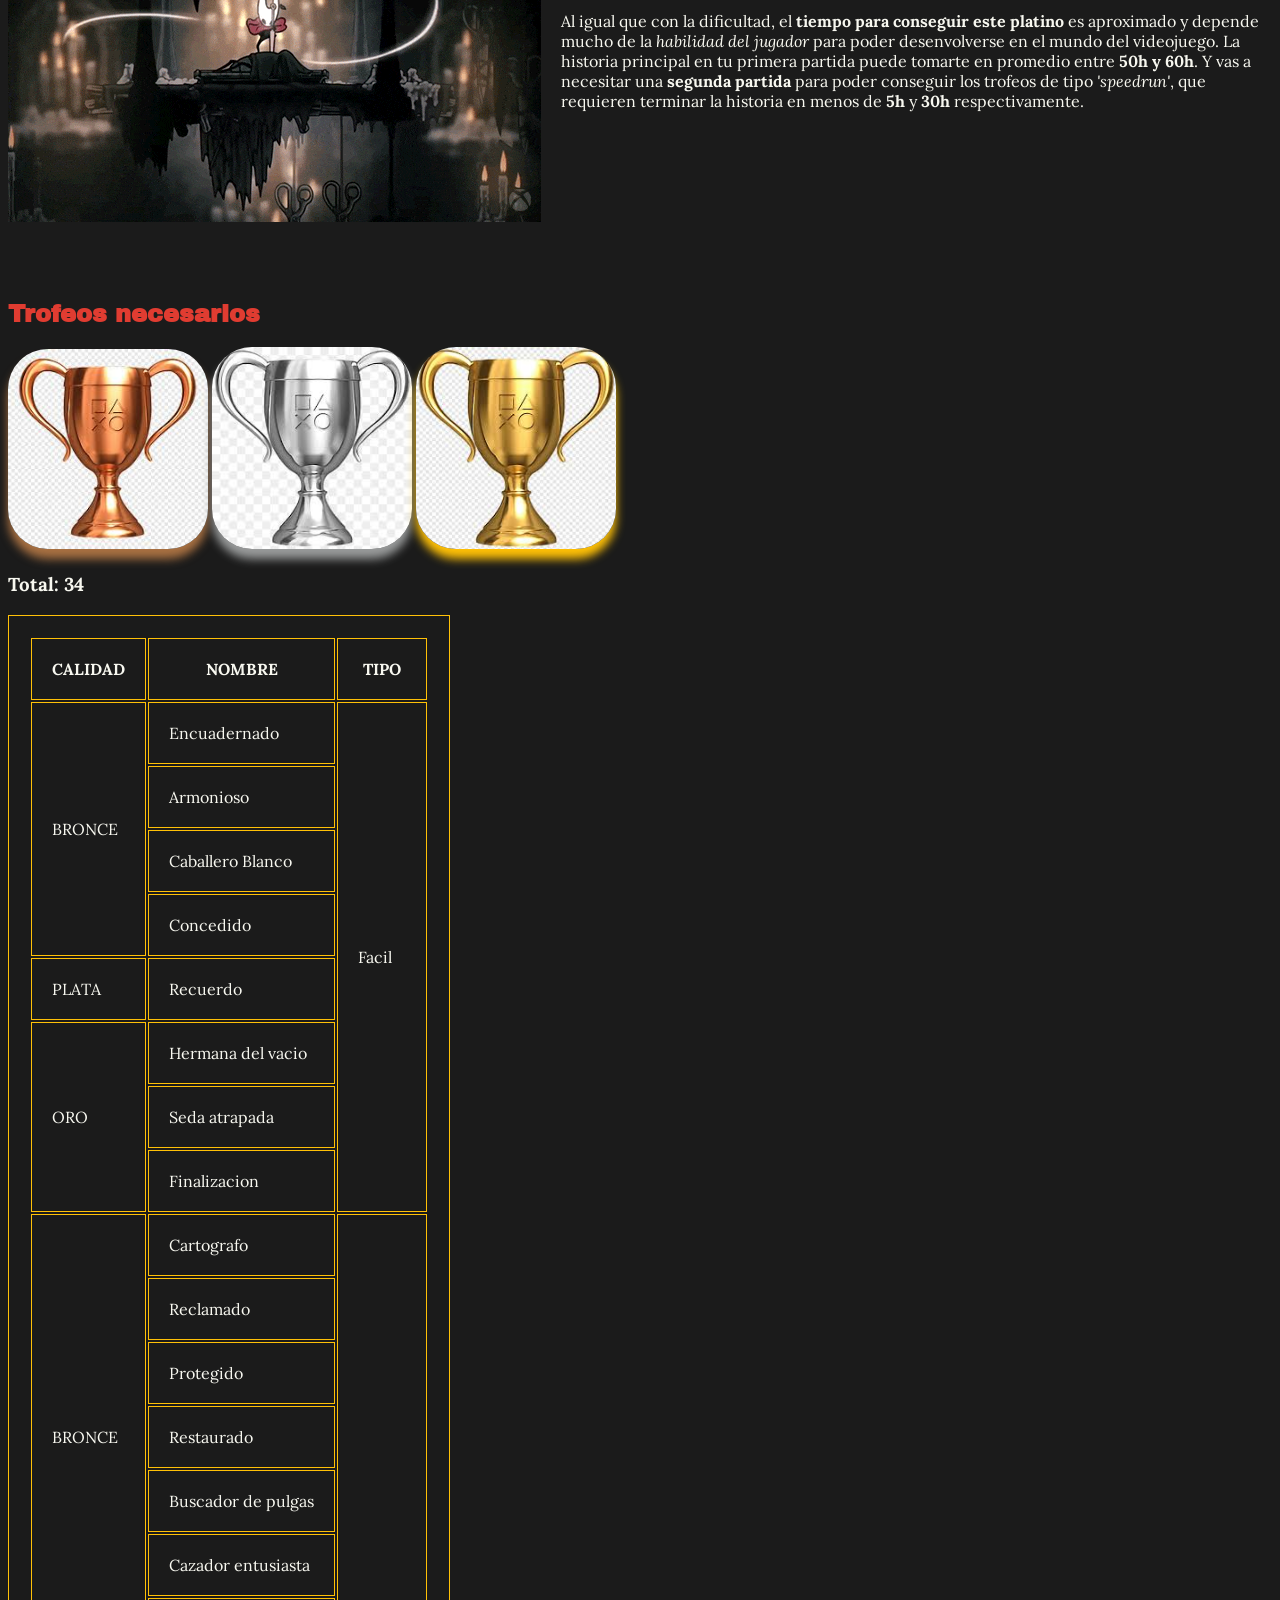
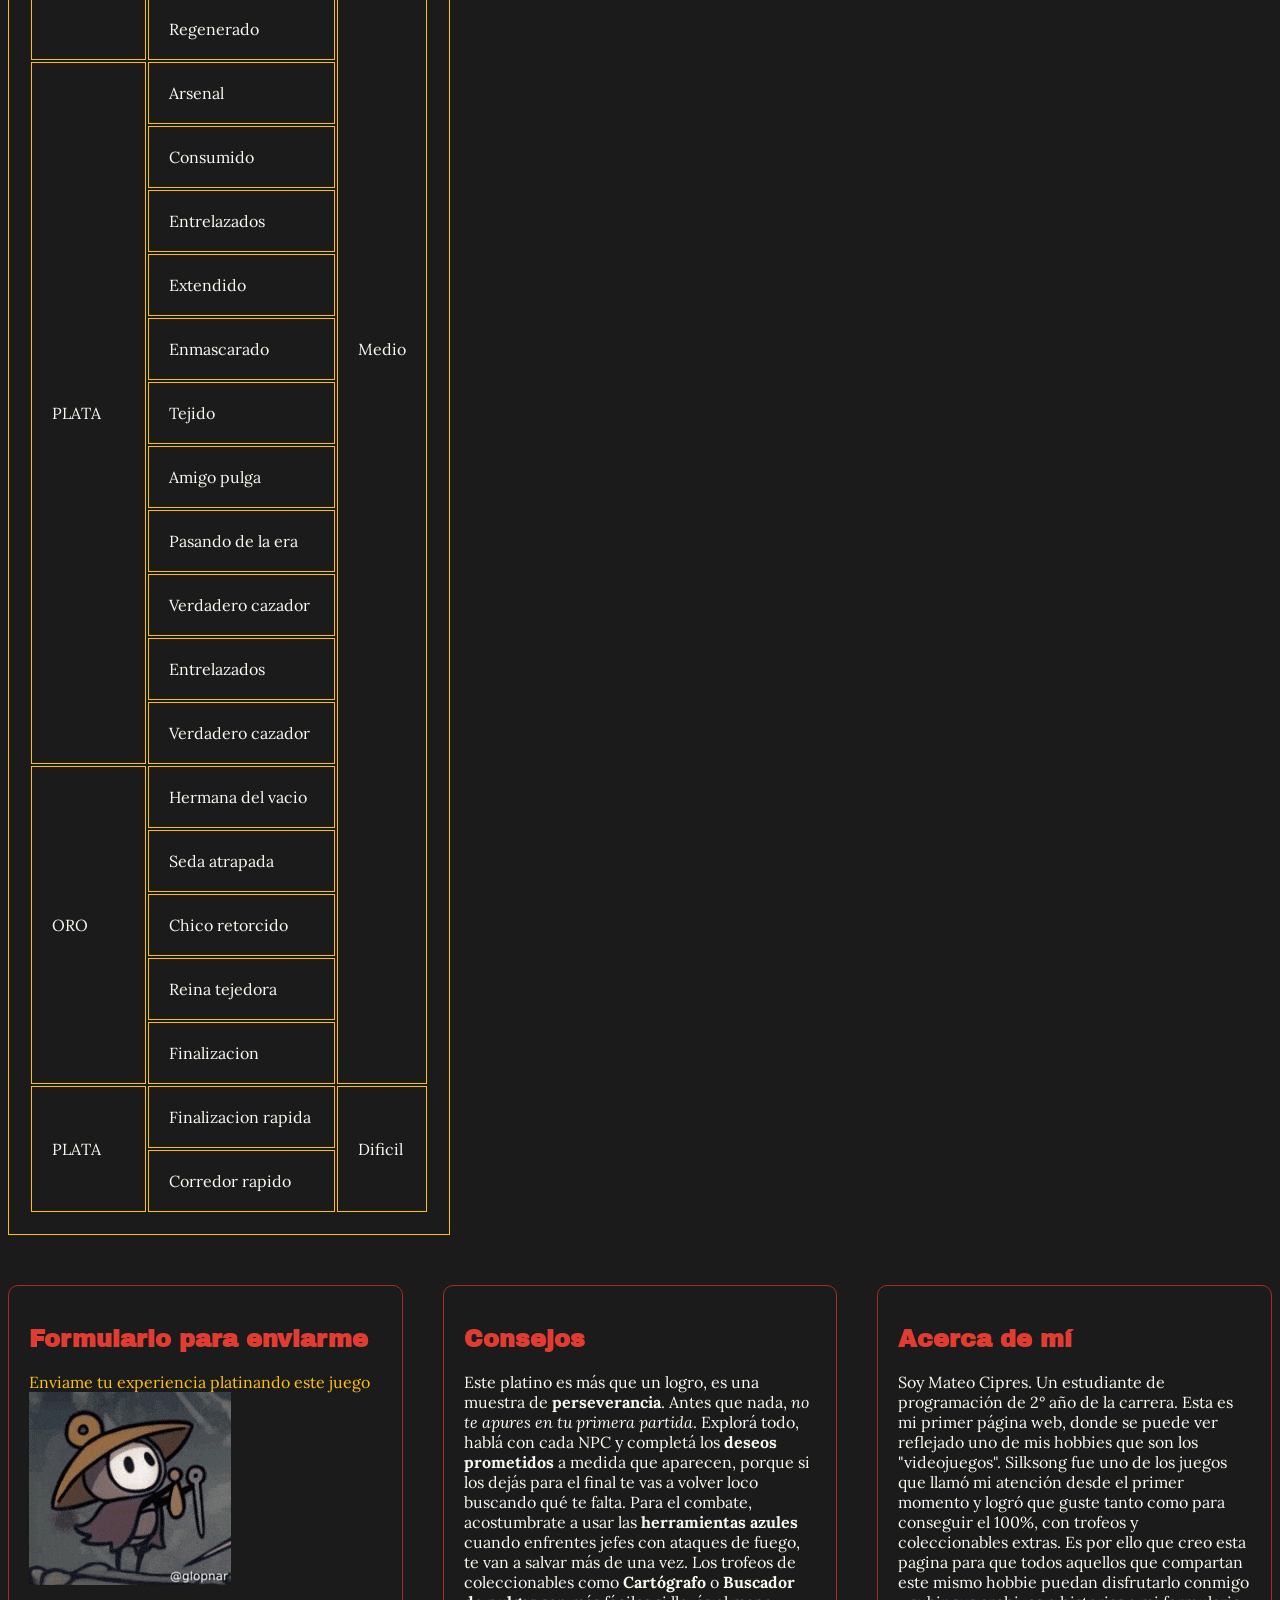
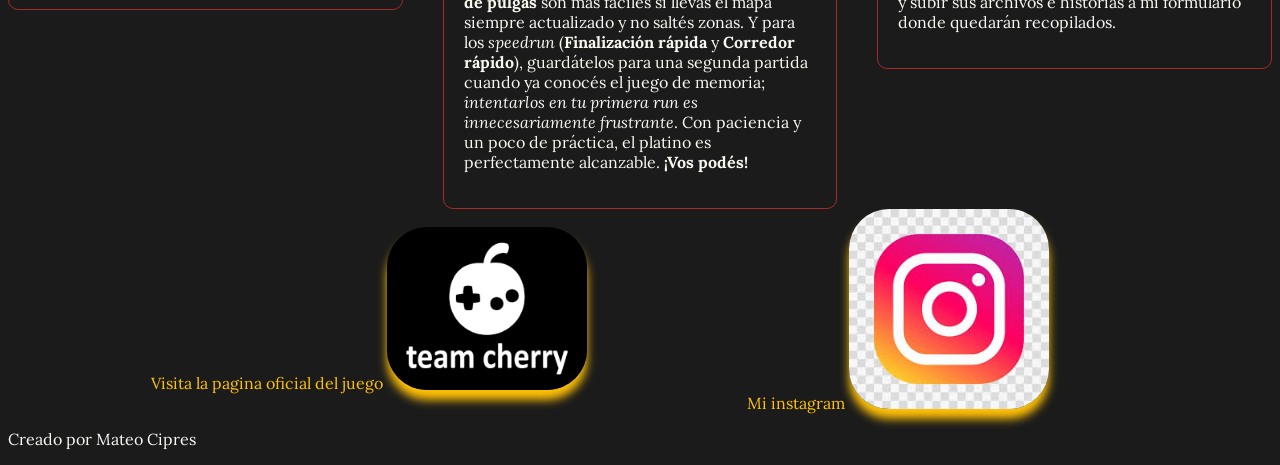
==== commit 96b08ba1: "feat: crear archivo script.js y vincularlo a las paginas" ====
--- a/index.html
+++ b/index.html
@@ -243,6 +243,7 @@
         <p>Creado por Mateo Cipres</p>
     </footer>
 
+    <script src="script.js"></script>
 </body>
 
 </html>
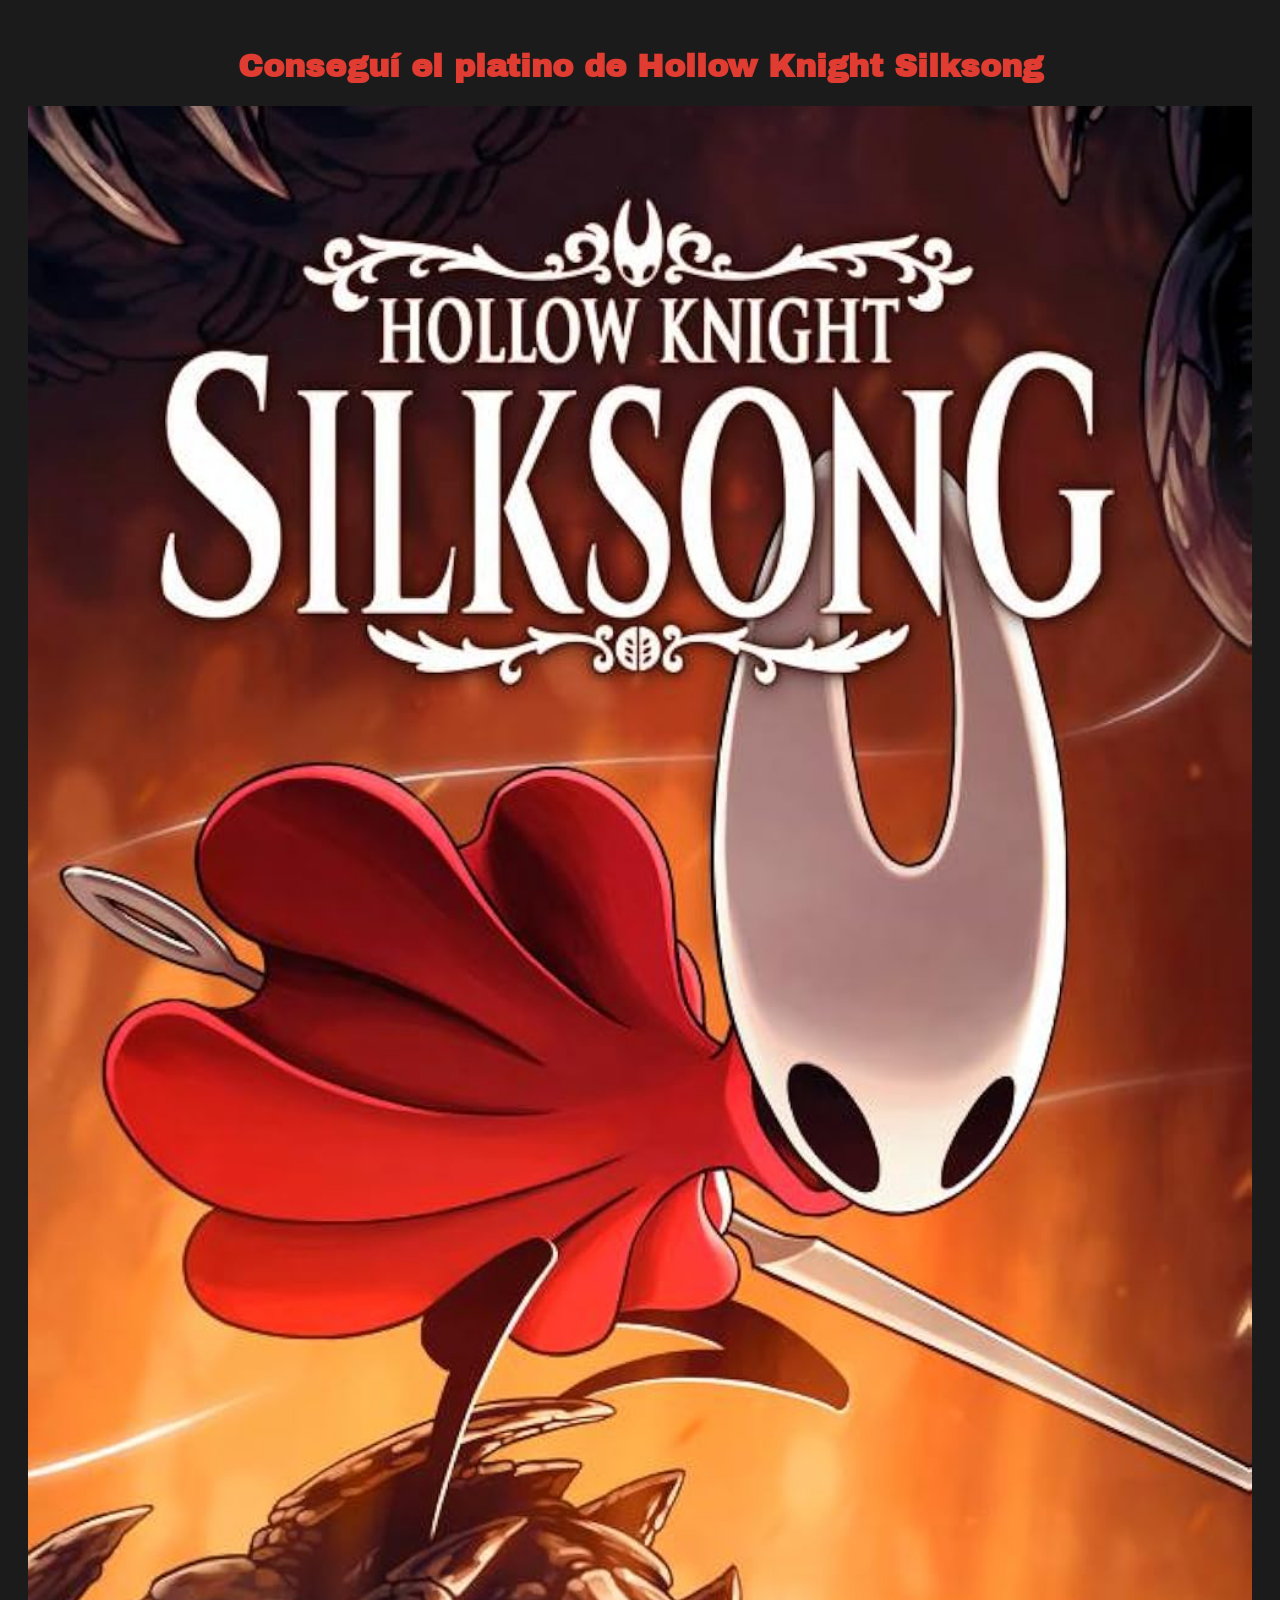
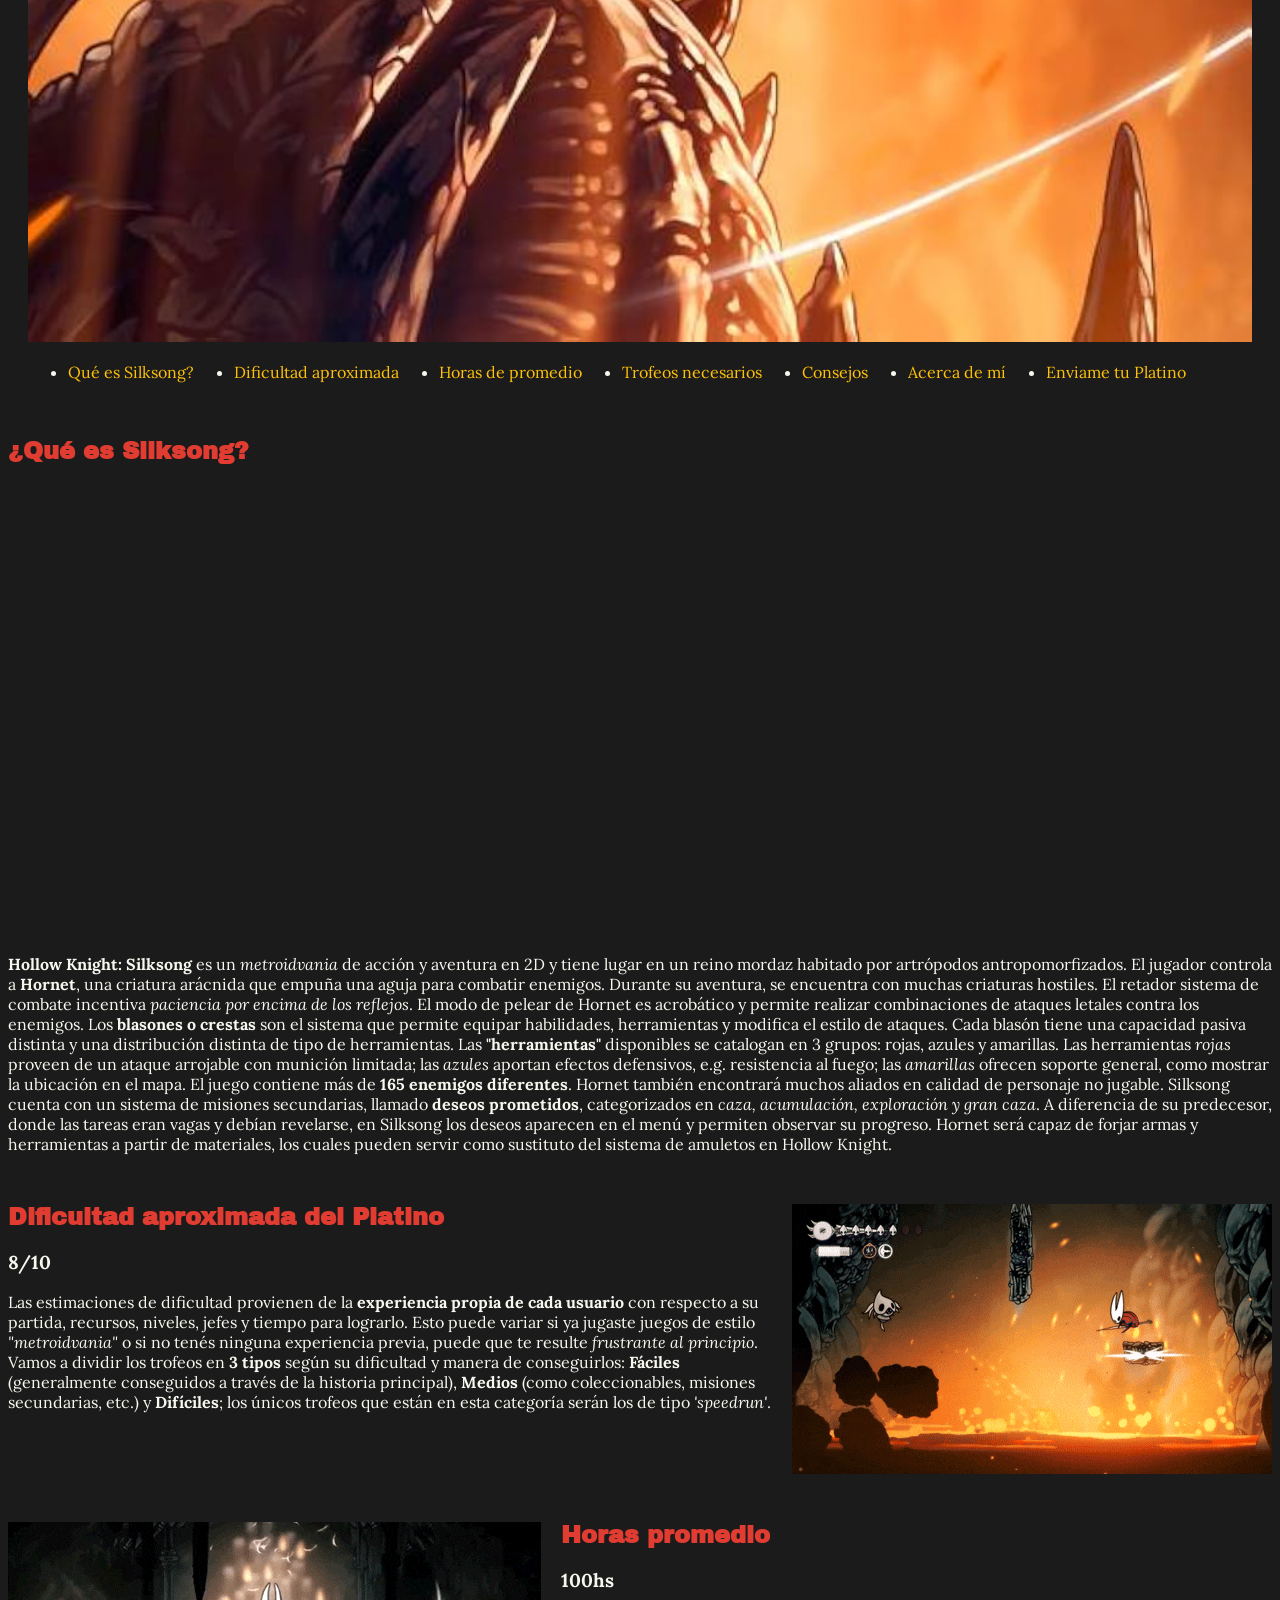
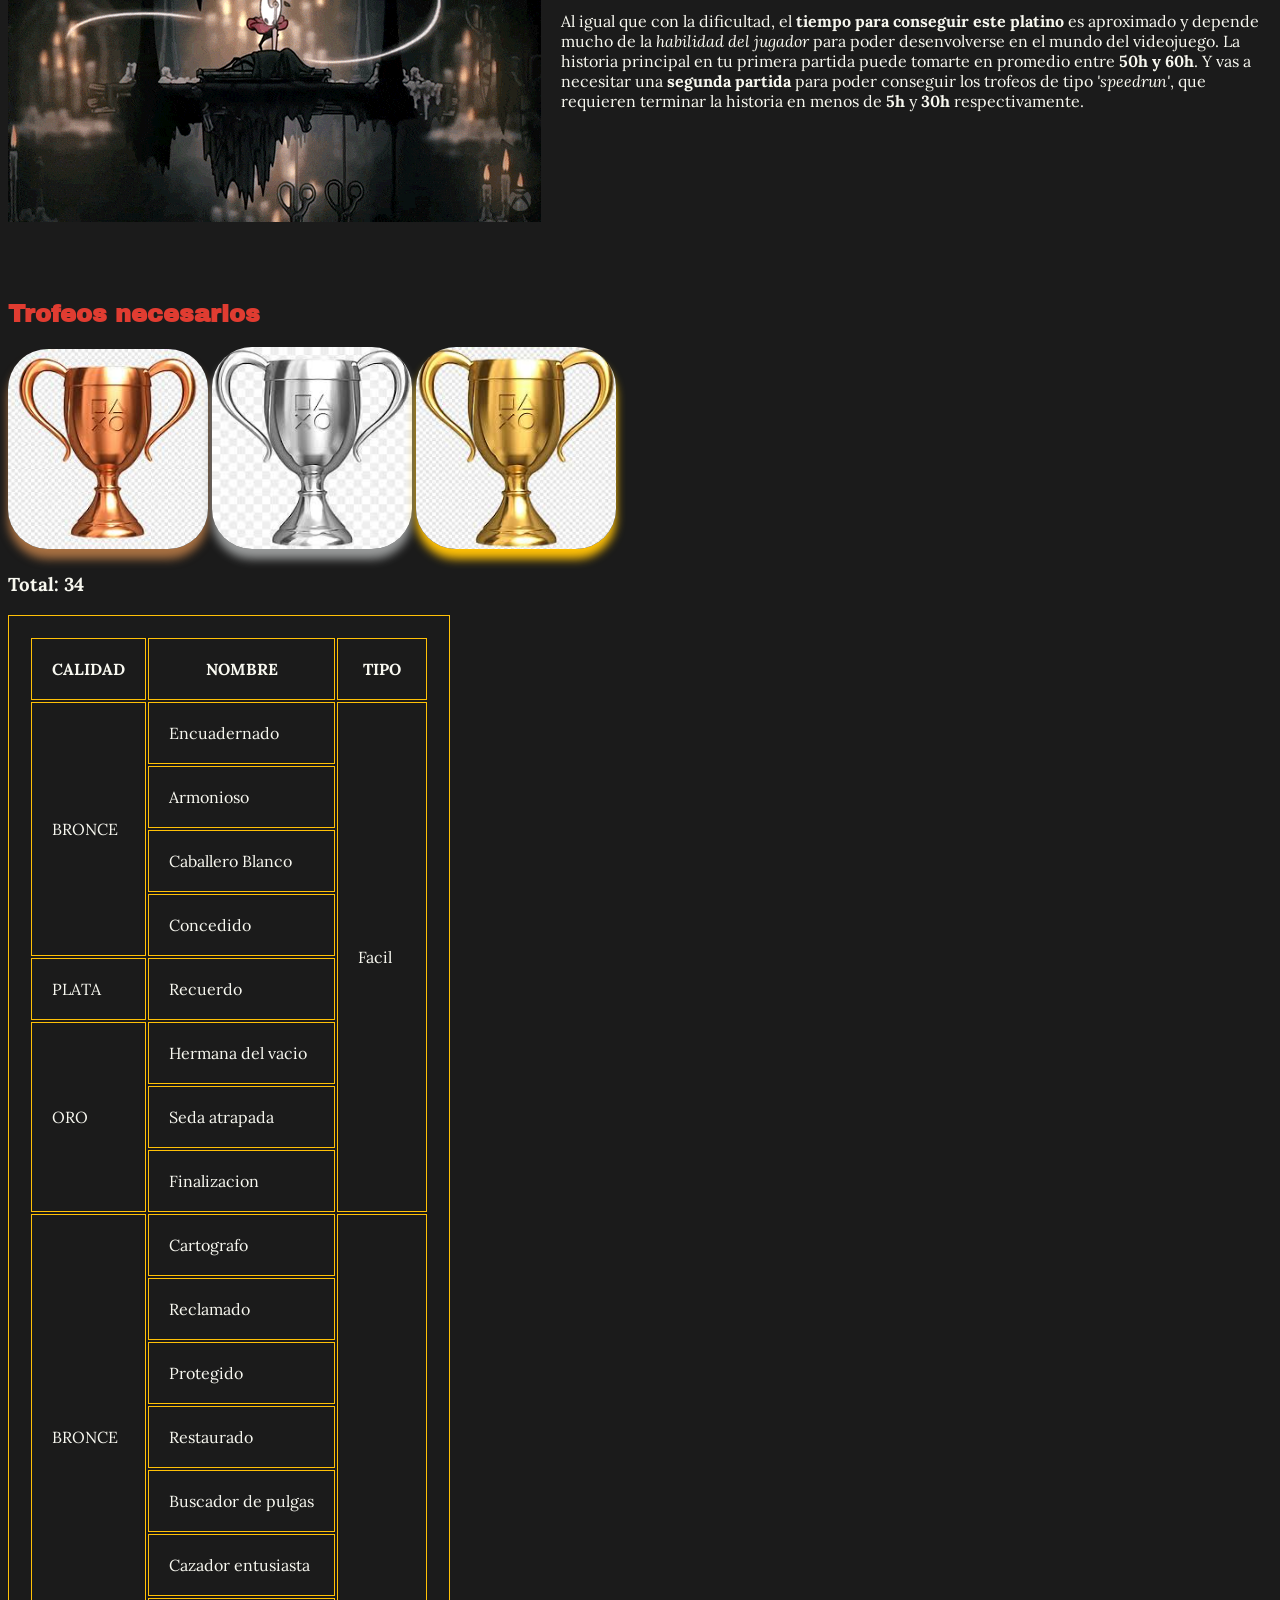
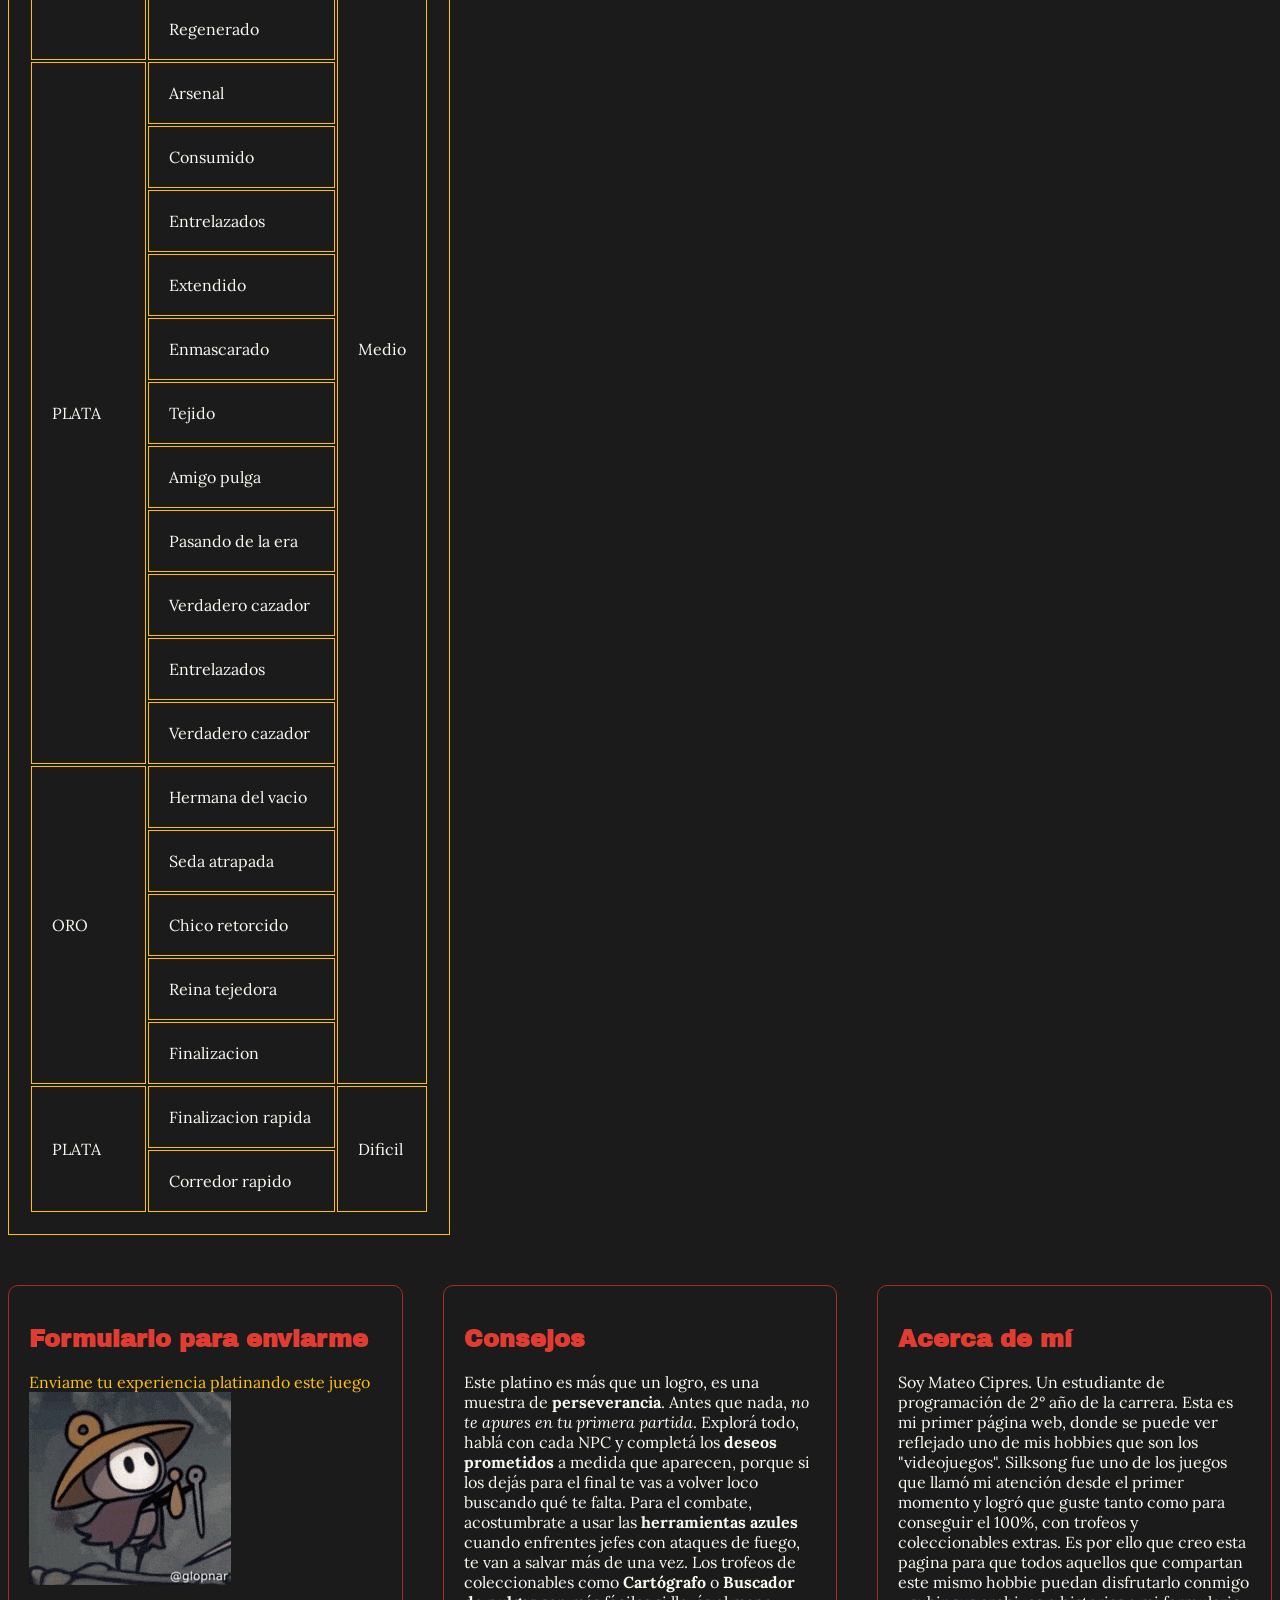
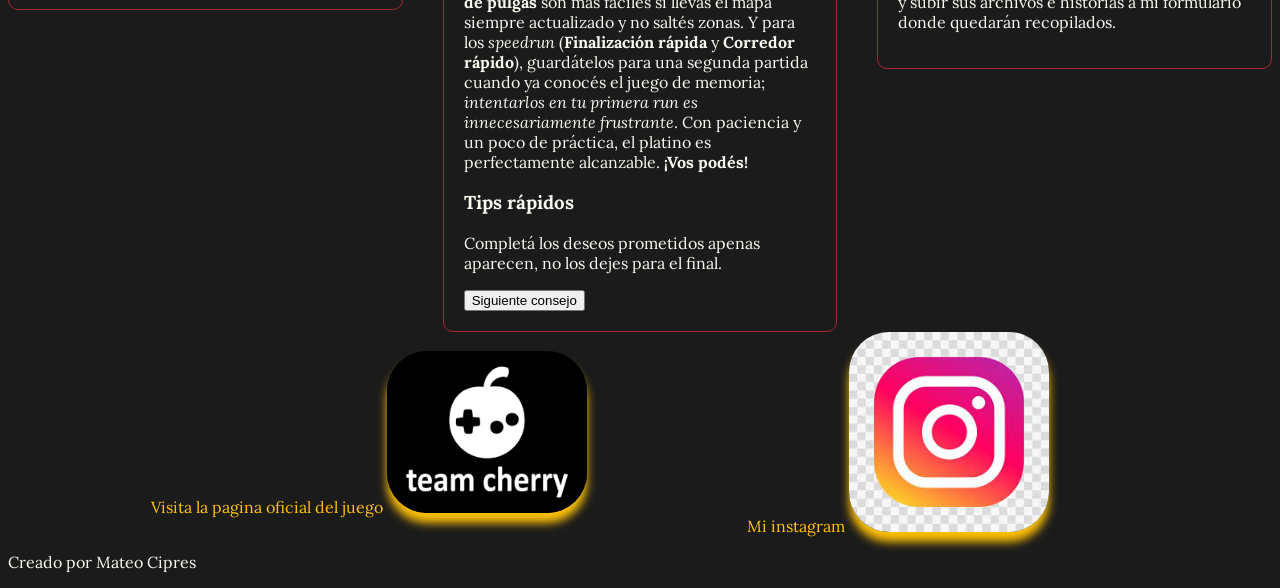
==== commit 8d952547: "feat: agrego boton de consejos para resumir" ====
--- a/index.html
+++ b/index.html
@@ -219,6 +219,12 @@
                         van a salvar más de una vez. Los trofeos de coleccionables como <strong>Cartógrafo</strong> o <strong>Buscador de pulgas</strong> son más fáciles si llevás el mapa siempre actualizado y no saltés zonas. Y para los <em>speedrun</em>                        (<strong>Finalización rápida</strong> y <strong>Corredor rápido</strong>), guardátelos para una segunda partida cuando ya conocés el juego de memoria; <em>intentarlos en tu primera run es innecesariamente frustrante</em>. Con paciencia
                         y un poco de práctica, el platino es perfectamente alcanzable. <strong>¡Vos podés!</strong>
                     </p>
+
+
+                    <h3>Tips rápidos</h3>
+                    <p id="tip-actual"></p>
+                    <button id="btn-siguiente-tip">Siguiente consejo</button>
+
                 </section>
 
                 <section id="acerca">
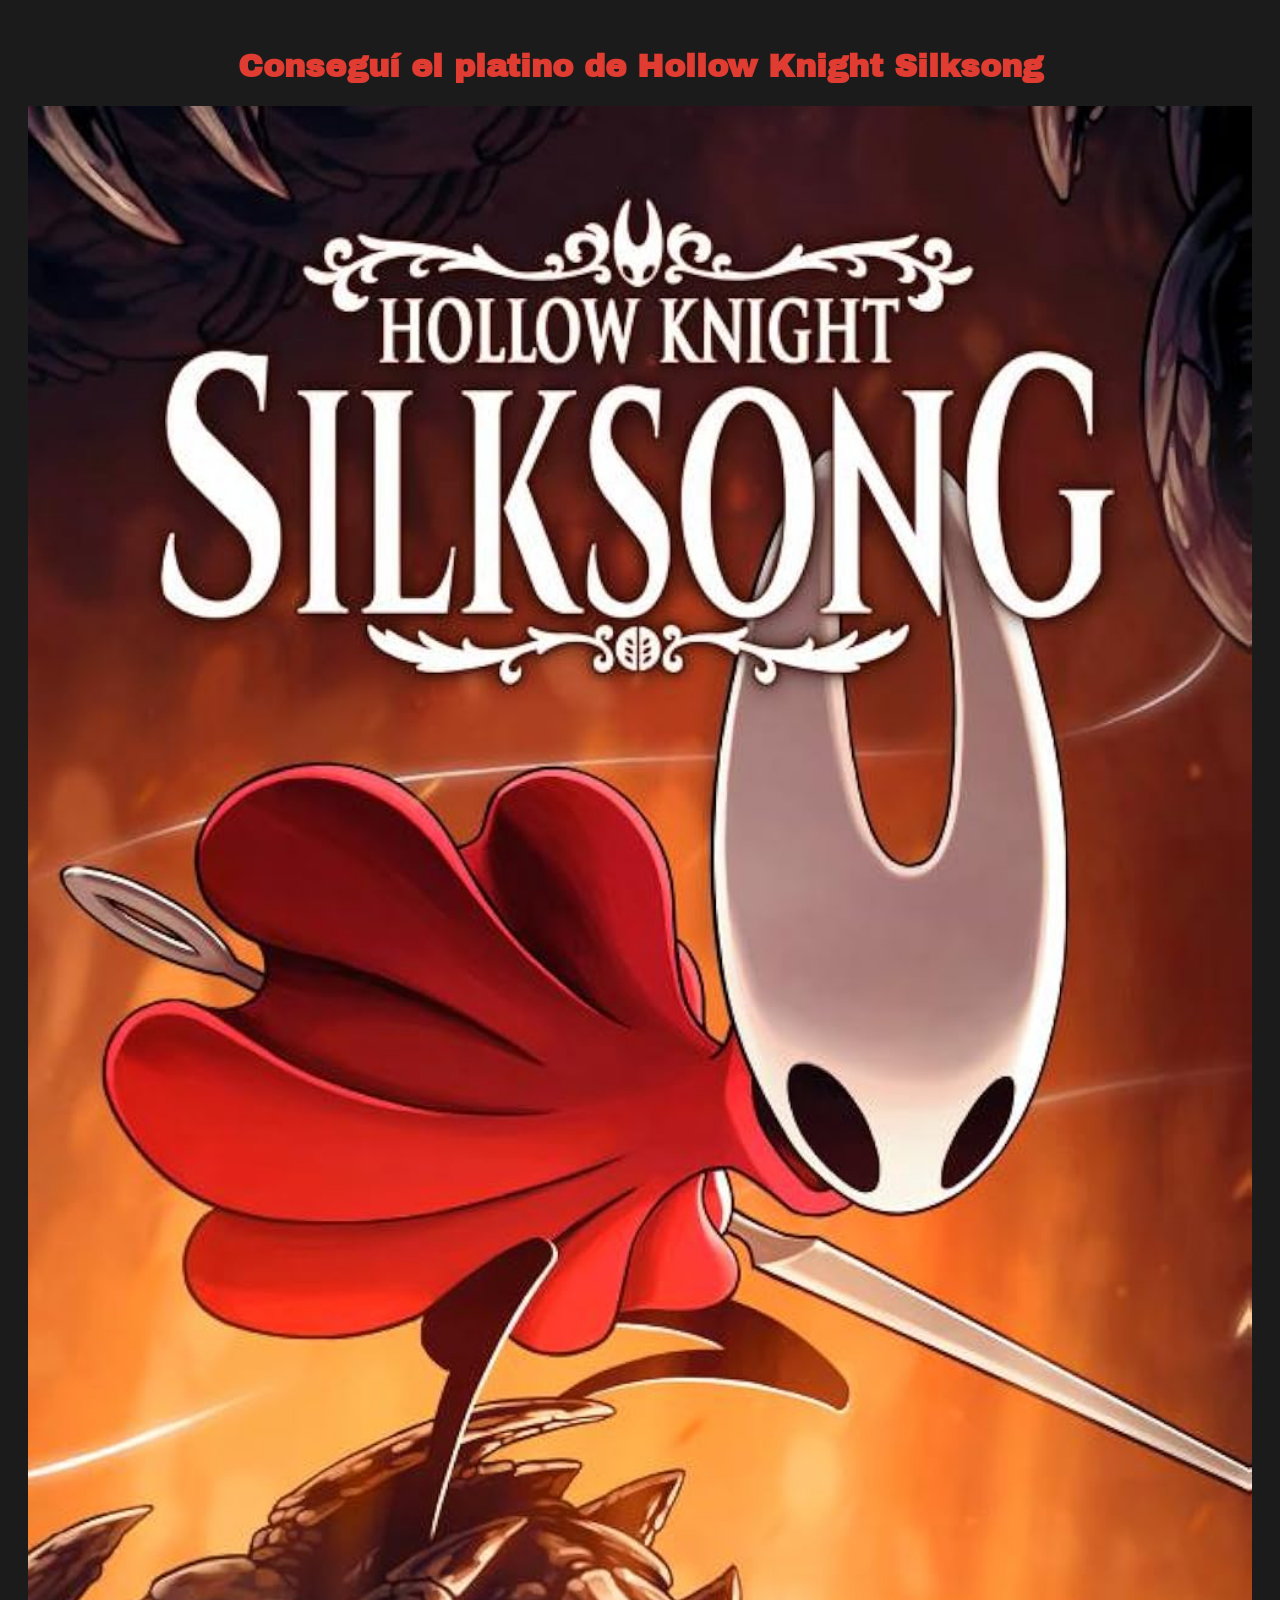
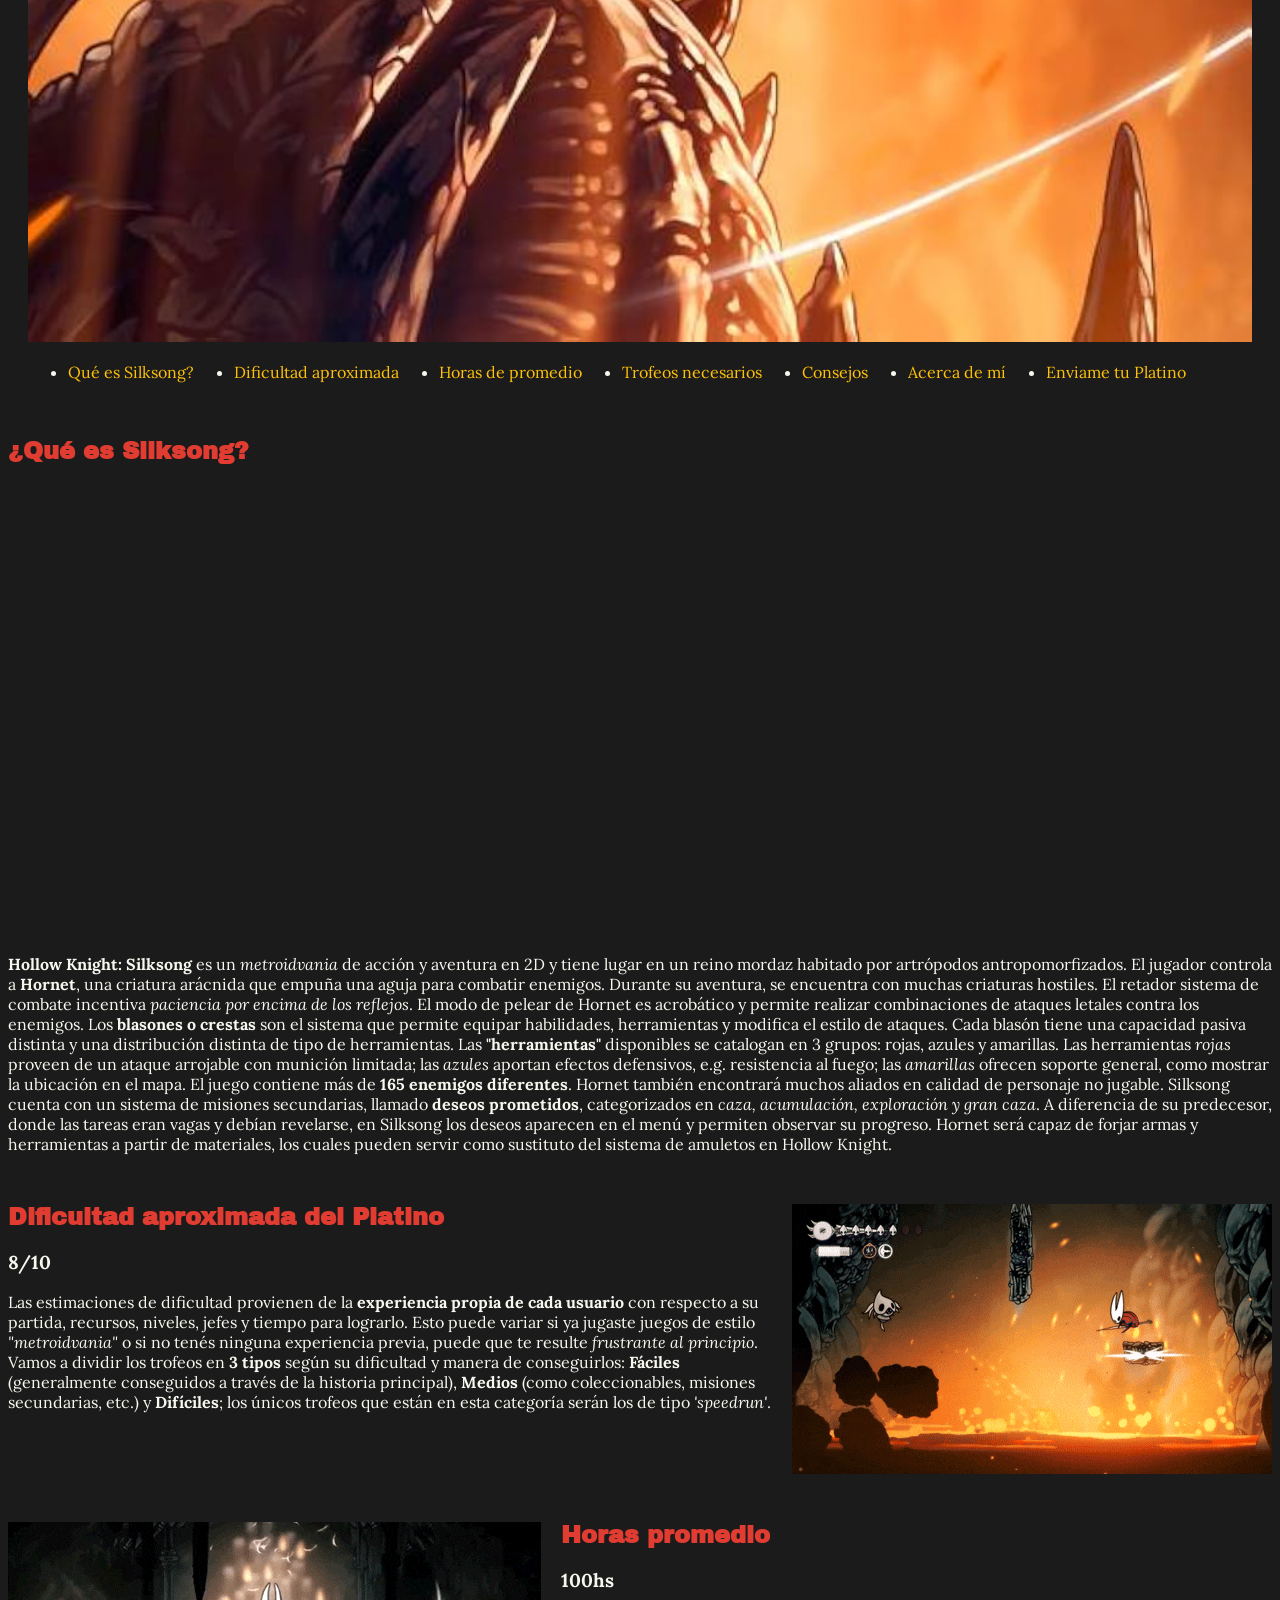
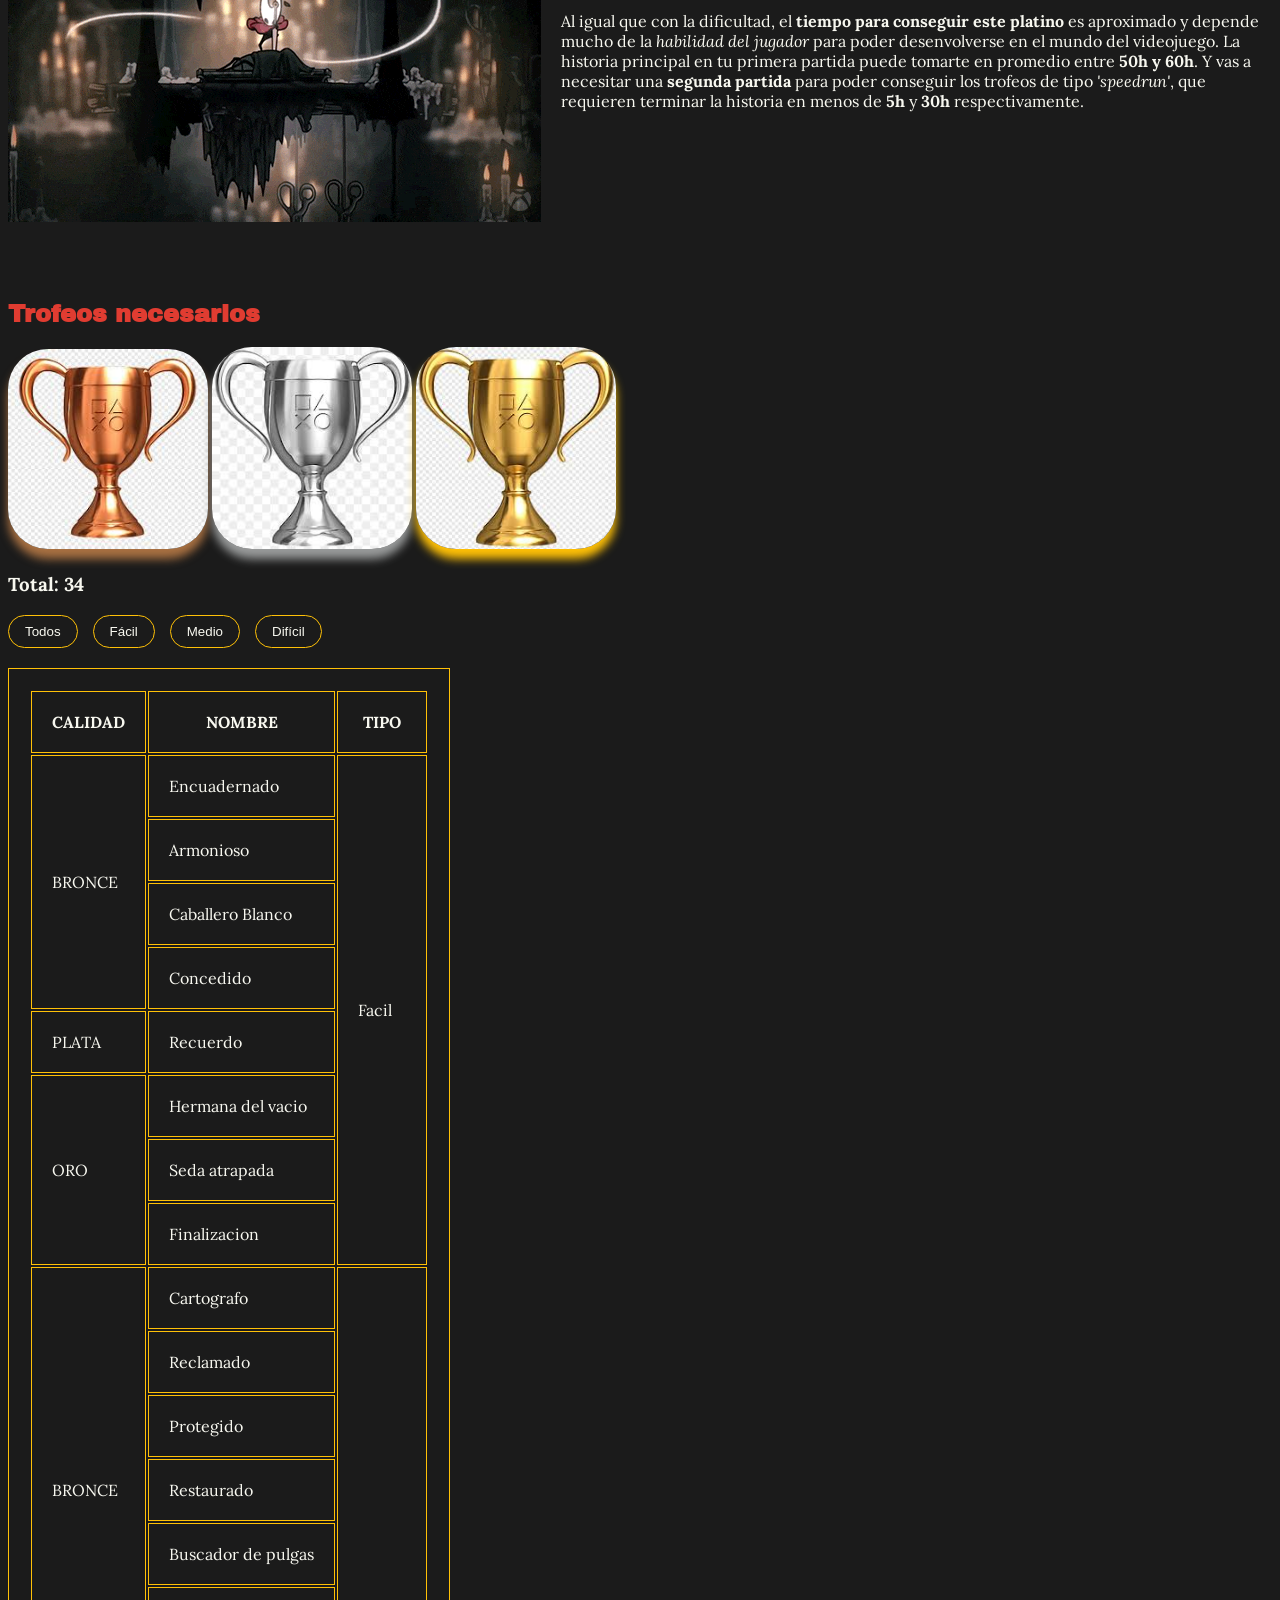
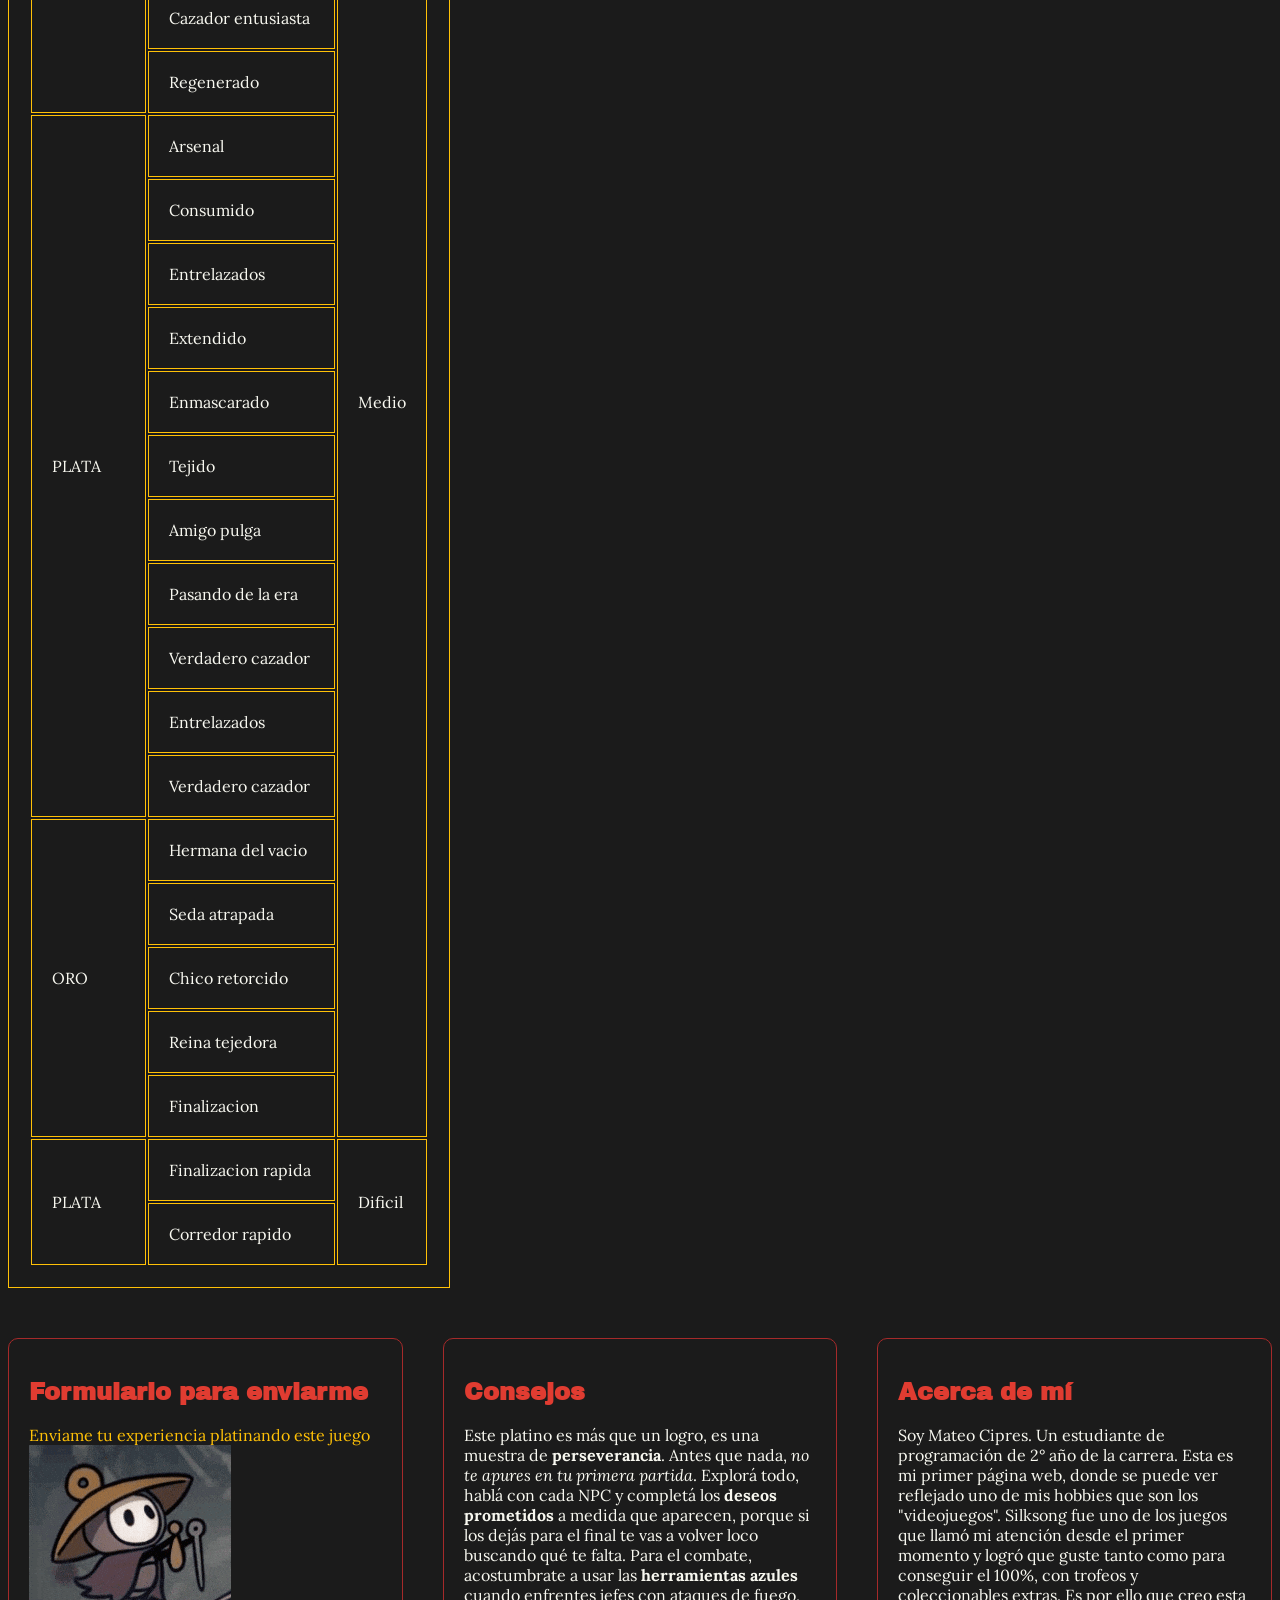
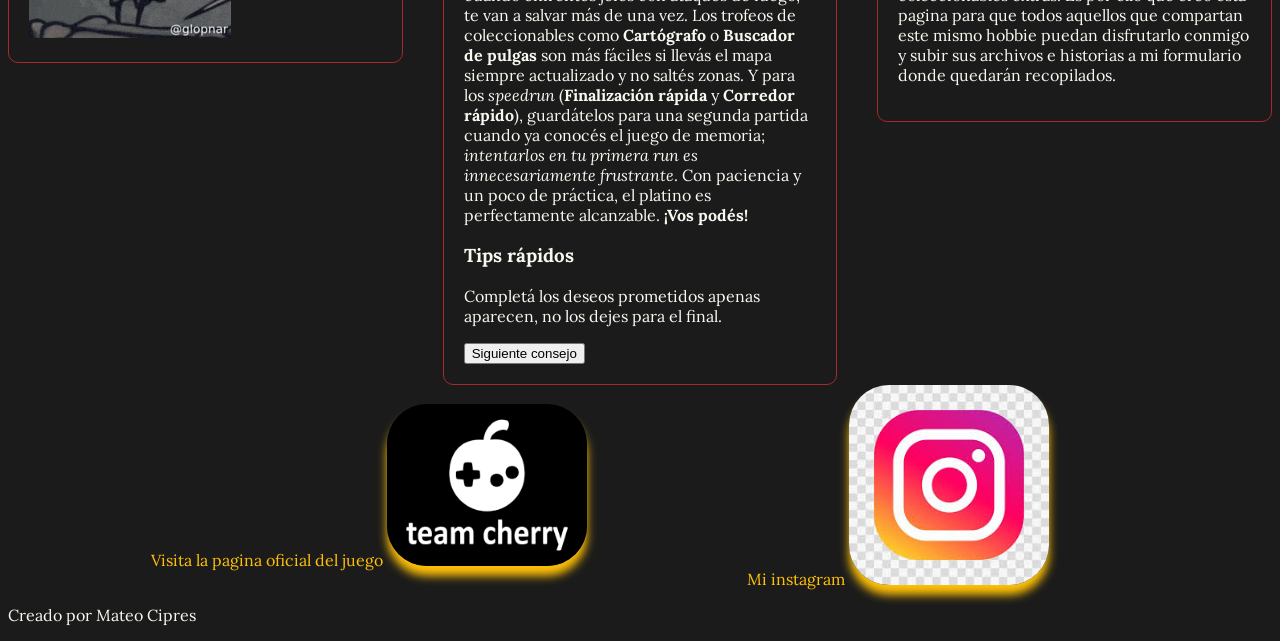
==== commit d2696822: "feat: agrego filtro completo de trofeos" ====
--- a/index.html
+++ b/index.html
@@ -81,121 +81,127 @@
                     <h3>Total: 34</h3>
                 </div>
                 <div class="tabla-trofeos">
-                    <table>
+                    <div class="filtros-trofeos">
+                        <button class="btn-filtro" data-filtro="todos">Todos</button>
+                        <button class="btn-filtro" data-filtro="facil">Fácil</button>
+                        <button class="btn-filtro" data-filtro="medio">Medio</button>
+                        <button class="btn-filtro" data-filtro="dificil">Difícil</button>
+                    </div>
+                    <table id="tabla-trofeos">
                         <tr>
                             <th>CALIDAD</th>
                             <th>NOMBRE</th>
                             <th>TIPO</th>
                         </tr>
-                        <tr>
+                        <tr data-tipo="facil">
                             <td rowspan="4">BRONCE</td>
                             <td>Encuadernado</td>
                             <td rowspan="8">Facil</td>
                         </tr>
-                        <tr>
+                        <tr data-tipo="facil">
                             <td>Armonioso</td>
                         </tr>
-                        <tr>
+                        <tr data-tipo="facil">
                             <td>Caballero Blanco</td>
                         </tr>
-                        <tr>
+                        <tr data-tipo="facil">
                             <td>Concedido</td>
                         </tr>
-                        <tr>
+                        <tr data-tipo="facil">
                             <td>PLATA</td>
                             <td>Recuerdo</td>
                         </tr>
-                        <tr>
+                        <tr data-tipo="facil">
                             <td rowspan="3">ORO</td>
                             <td>Hermana del vacio</td>
                         </tr>
-                        <tr>
+                        <tr data-tipo="facil">
                             <td>Seda atrapada</td>
                         </tr>
-                        <tr>
+                        <tr data-tipo="facil">
                             <td>Finalizacion</td>
                         </tr>
-                        <tr>
+                        <tr data-tipo="medio">
                             <td rowspan="7"> BRONCE</td>
                             <td>Cartografo</td>
                             <td rowspan="23">Medio</td>
                         </tr>
-                        <tr>
+                        <tr data-tipo="medio">
                             <td>Reclamado</td>
                         </tr>
-                        <tr>
+                        <tr data-tipo="medio">
                             <td>Protegido</td>
                         </tr>
-                        <tr>
+                        <tr data-tipo="medio">
                             <td>Restaurado</td>
                         </tr>
-                        <tr>
+                        <tr data-tipo="medio">
                             <td> Buscador de pulgas</td>
                         </tr>
-                        <tr>
+                        <tr data-tipo="medio">
                             <td>Cazador entusiasta</td>
                         </tr>
-                        <tr>
+                        <tr data-tipo="medio">
                             <td>Regenerado</td>
                         </tr>
-                        <tr>
+                        <tr data-tipo="medio">
                             <td rowspan="11">PLATA</td>
                             <td>Arsenal</td>
                         </tr>
-                        <tr>
+                        <tr data-tipo="medio">
                             <td>Consumido</td>
                         </tr>
-                        <tr>
+                        <tr data-tipo="medio">
                             <td>Entrelazados</td>
                         </tr>
-                        <tr>
+                        <tr data-tipo="medio">
                             <td>Extendido</td>
                         </tr>
-                        <tr>
+                        <tr data-tipo="medio">
                             <td>Enmascarado</td>
                         </tr>
-                        <tr>
+                        <tr data-tipo="medio">
                             <td>Tejido</td>
                         </tr>
-                        <tr>
+                        <tr data-tipo="medio">
                             <td>Amigo pulga</td>
                         </tr>
-                        <tr>
+                        <tr data-tipo="medio">
                             <td>Pasando de la era</td>
                         </tr>
-                        <tr>
+                        <tr data-tipo="medio">
                             <td>Verdadero cazador</td>
                         </tr>
-                        <tr>
+                        <tr data-tipo="medio">
                             <td>Entrelazados</td>
                         </tr>
-                        <tr>
+                        <tr data-tipo="medio">
                             <td>Verdadero cazador</td>
                         </tr>
-                        <tr>
+                        <tr data-tipo="medio">
                             <td rowspan="5">ORO</td>
                             <td>Hermana del vacio</td>
                         </tr>
-                        <tr>
+                        <tr data-tipo="medio">
                             <td>Seda atrapada</td>
                         </tr>
-                        <tr>
+                        <tr data-tipo="medio">
                             <td>Chico retorcido</td>
                         </tr>
-                        <tr>
+                        <tr data-tipo="medio">
                             <td>
                                 Reina tejedora
                             </td>
                         </tr>
-                        <tr>
+                        <tr data-tipo="medio">
                             <td>Finalizacion</td>
                         </tr>
-                        <tr>
+                        <tr data-tipo="dificil">
                             <td rowspan="2">PLATA</td>
                             <td>Finalizacion rapida</td>
                             <td rowspan="2">Dificil</td>
                         </tr>
-                        <tr>
+                        <tr data-tipo="dificil">
                             <td>Corredor rapido</td>
                         </tr>
                     </table>
--- a/style.css
+++ b/style.css
@@ -248,4 +248,42 @@
     border: 1px solid var(--color-fieldset);
     padding: 20px;
     border-radius: 10px;
+}
+
+
+/* Botones de filtro de la tabla de trofeos */
+
+.filtros-trofeos {
+    display: flex;
+    gap: 15px;
+    margin-bottom: 20px;
+    flex-wrap: wrap;
+}
+
+.btn-filtro {
+    padding: 8px 16px;
+    border: 1px solid var(--color-links);
+    border-radius: 30px;
+    background-color: var(--color-fondo);
+    color: var(--color-texto);
+    cursor: pointer;
+    transition: .3s;
+}
+
+.btn-filtro:hover {
+    background-color: var(--color-links);
+    color: var(--color-fondo);
+}
+
+.btn-filtro.activo {
+    background-color: var(--color-links);
+    color: var(--color-fondo);
+    font-weight: bold;
+}
+
+
+/* Clase utilitaria para ocultar elementos vía JS */
+
+.oculto {
+    display: none;
 }
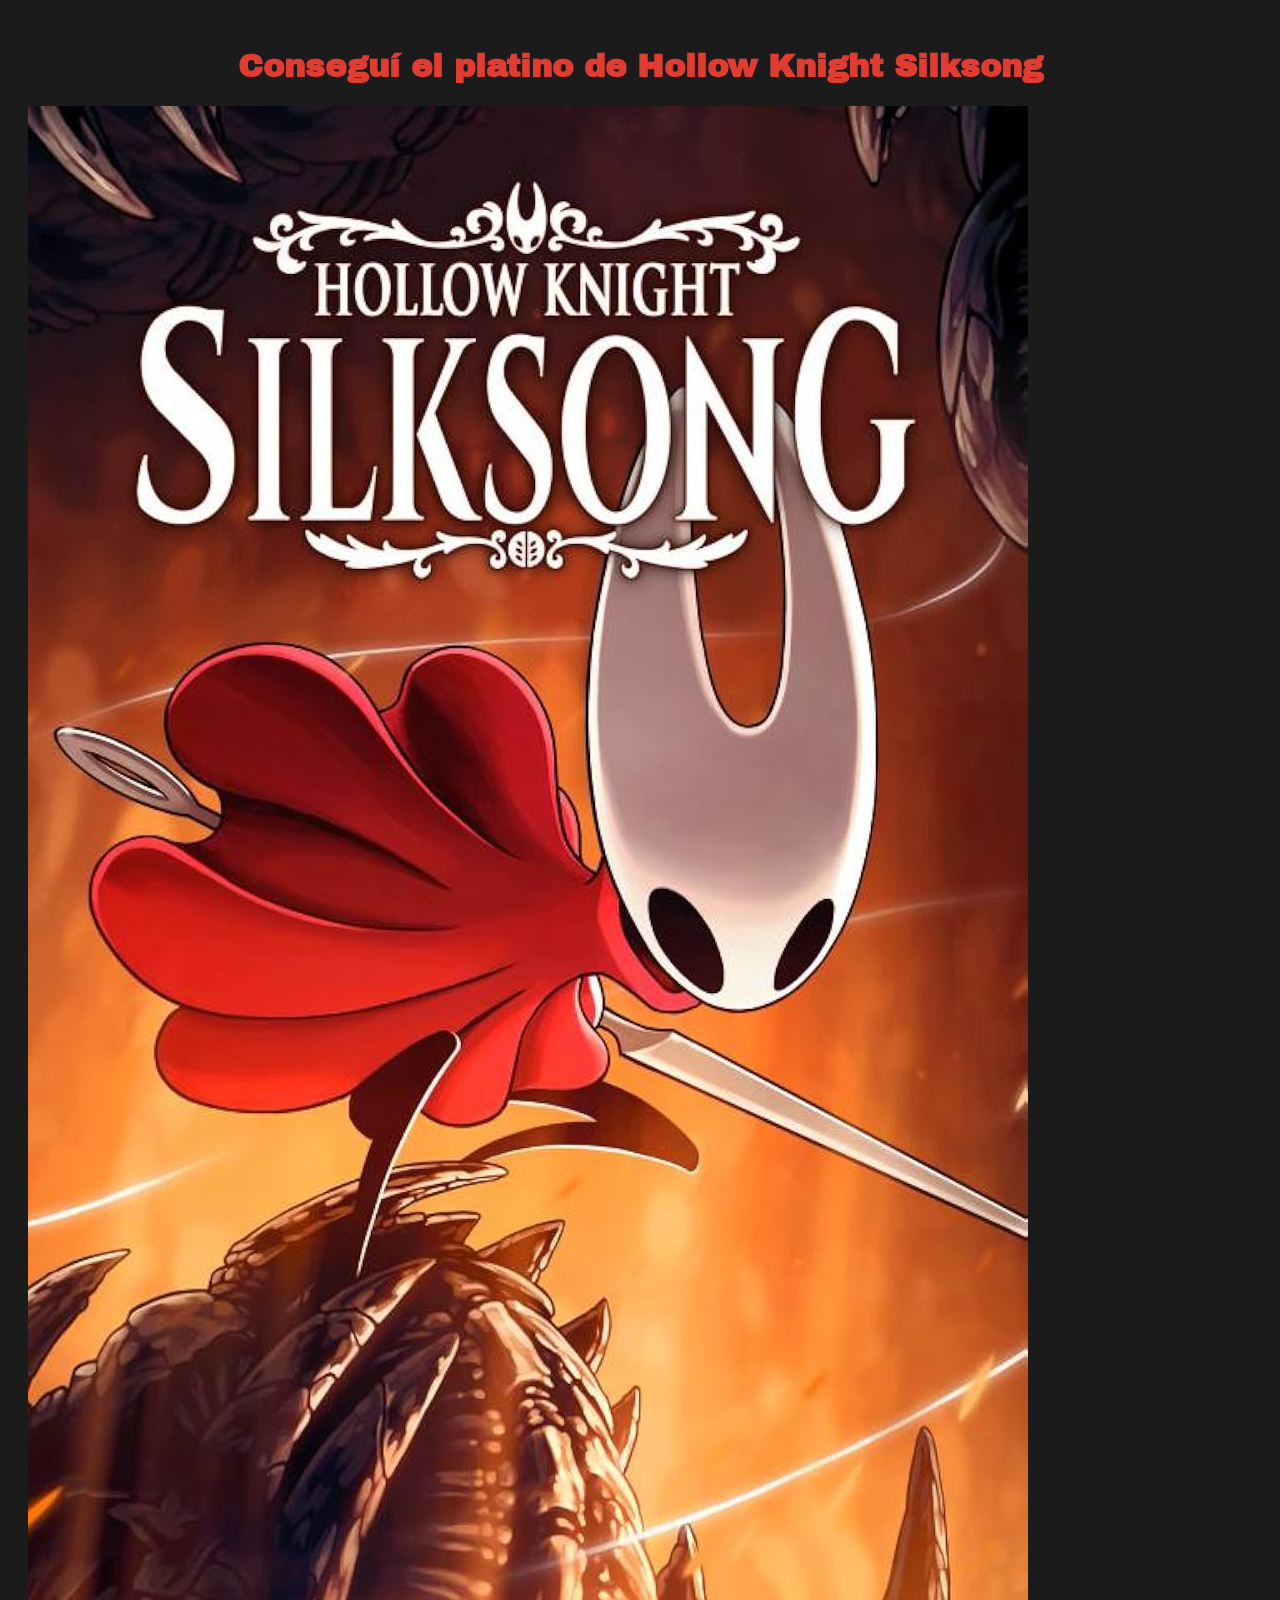
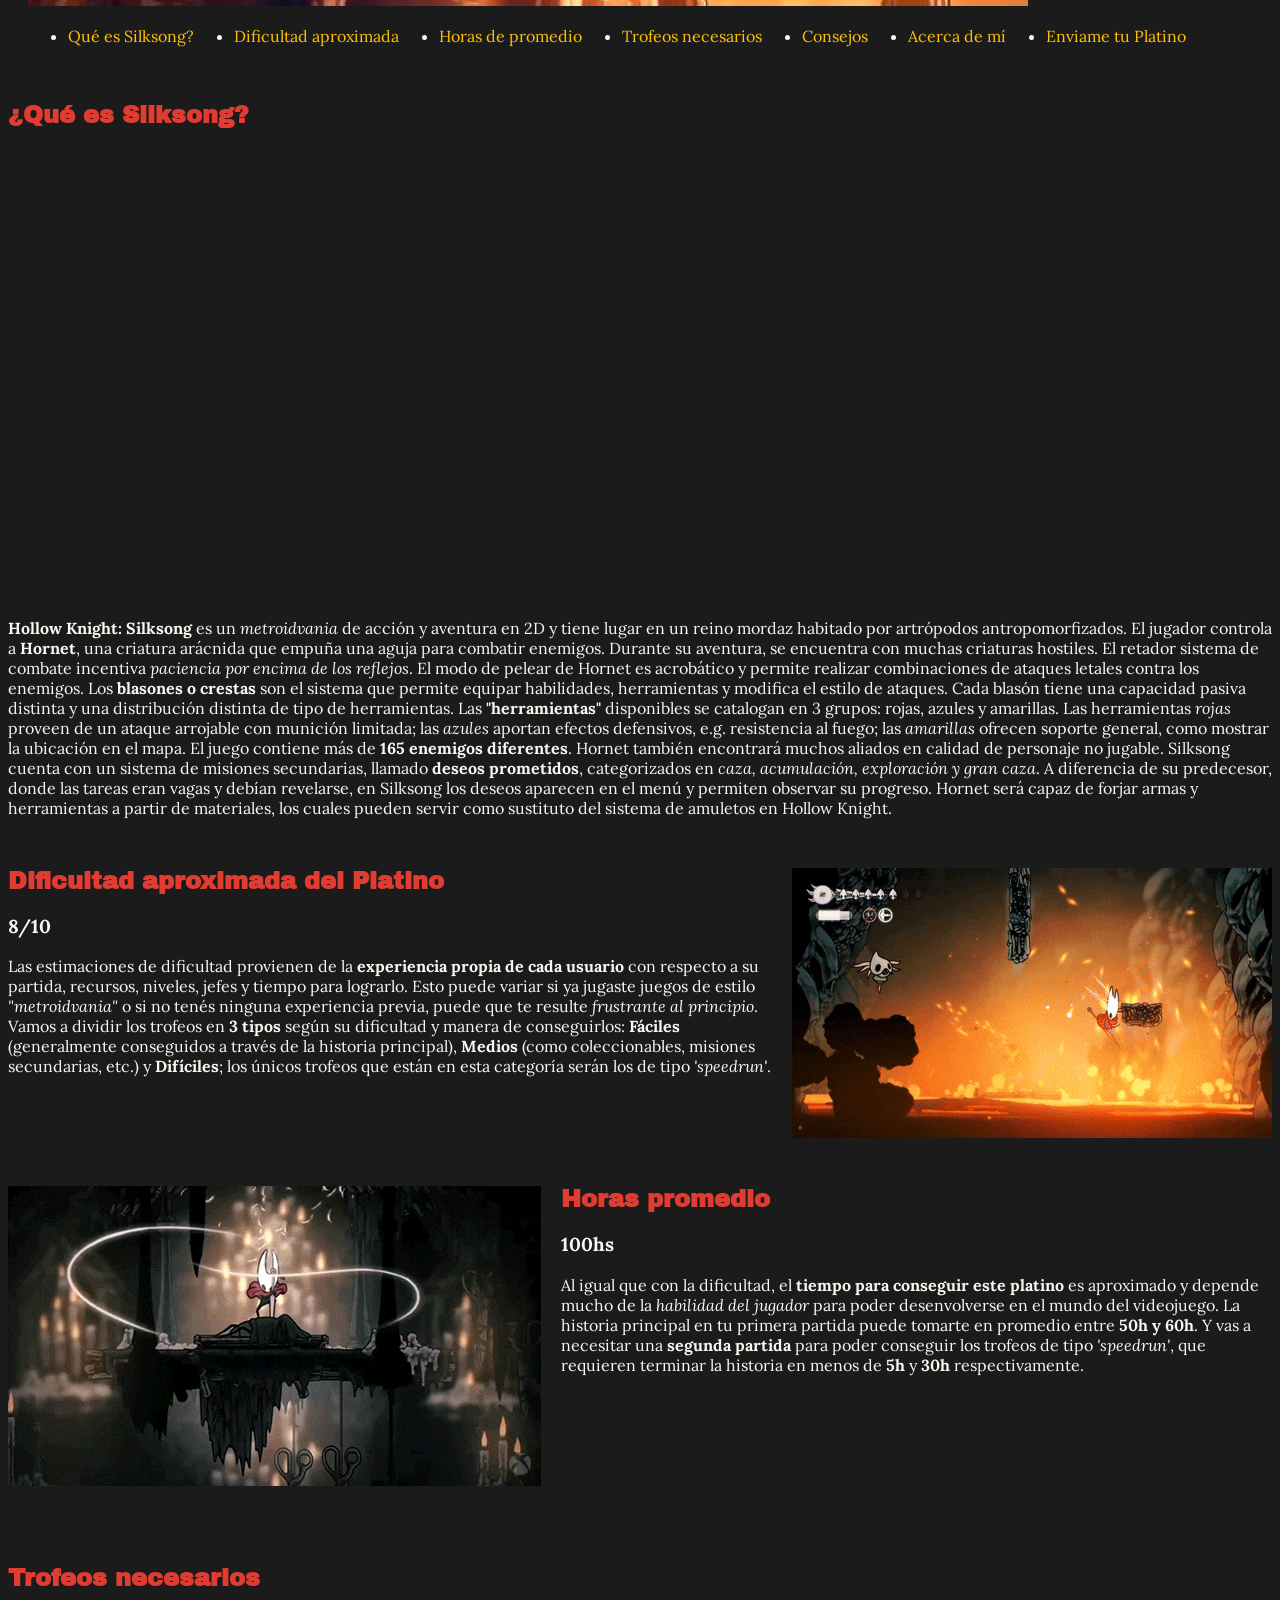
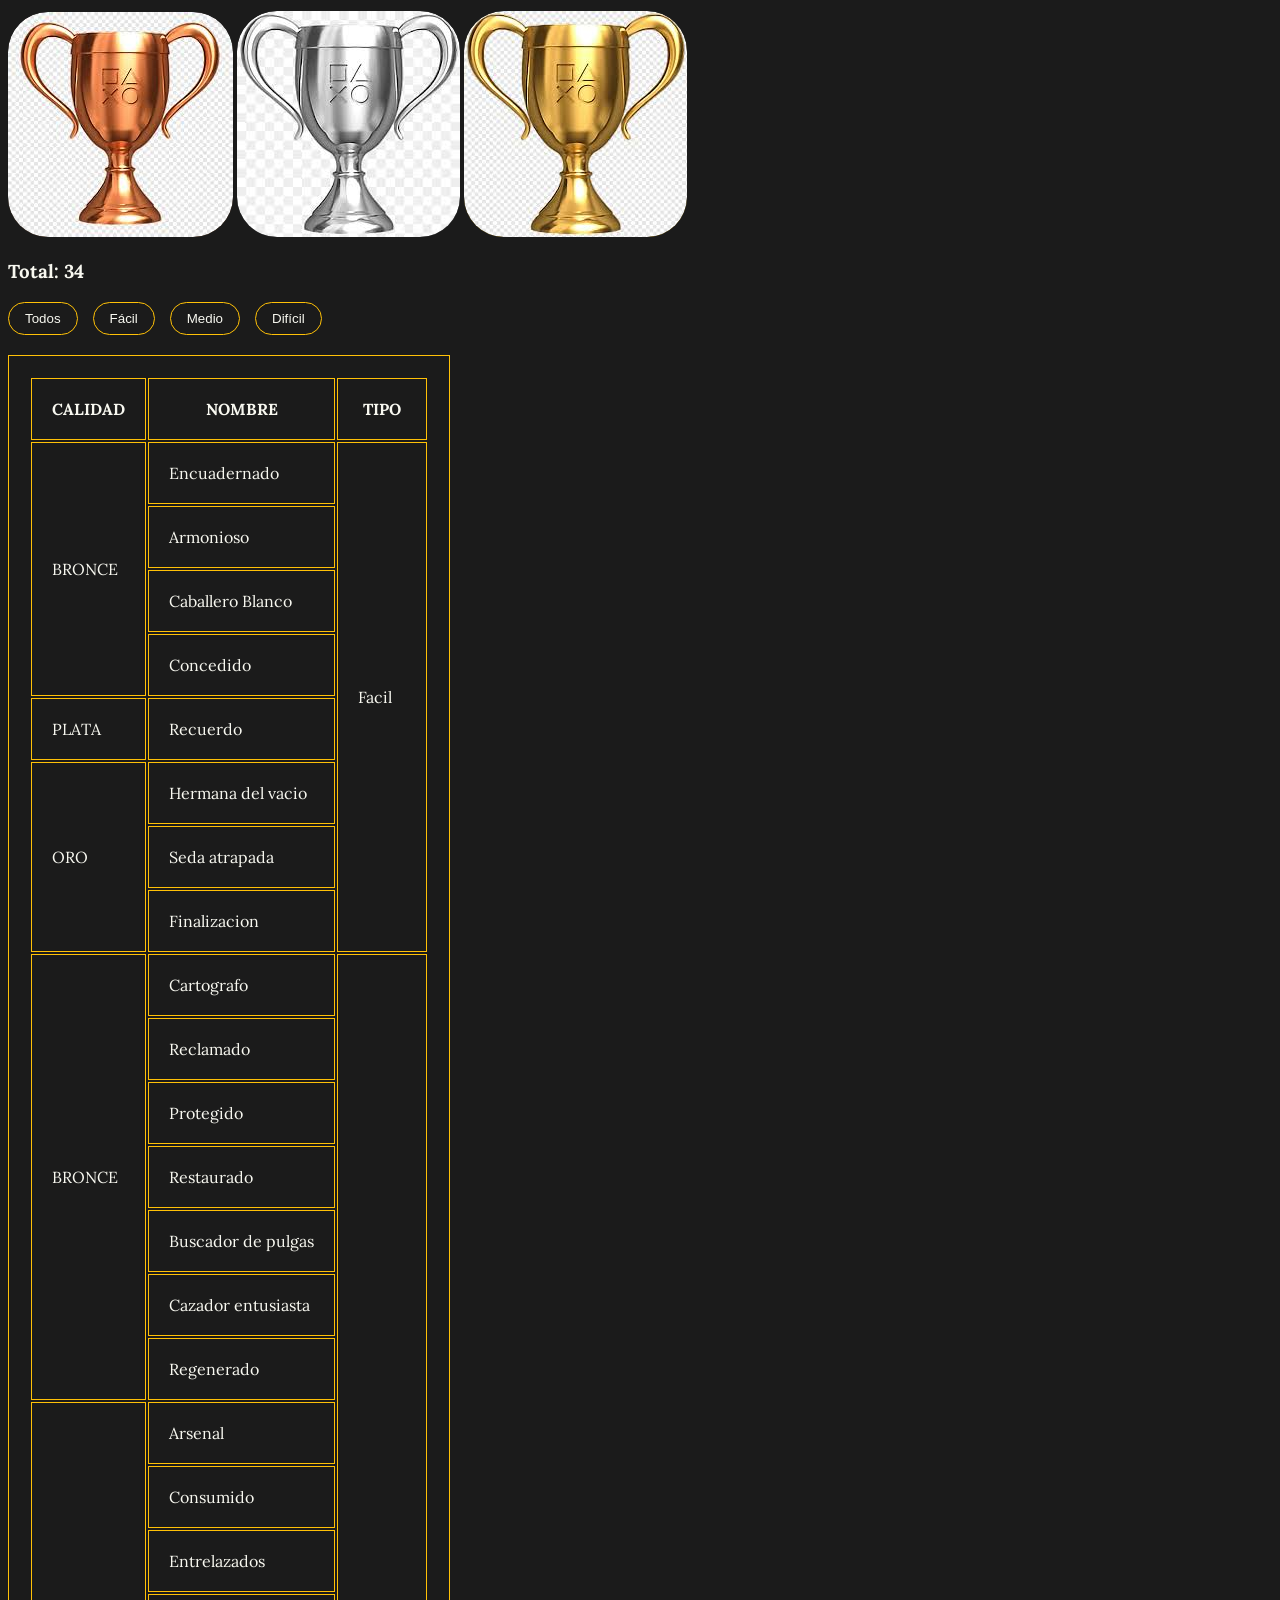
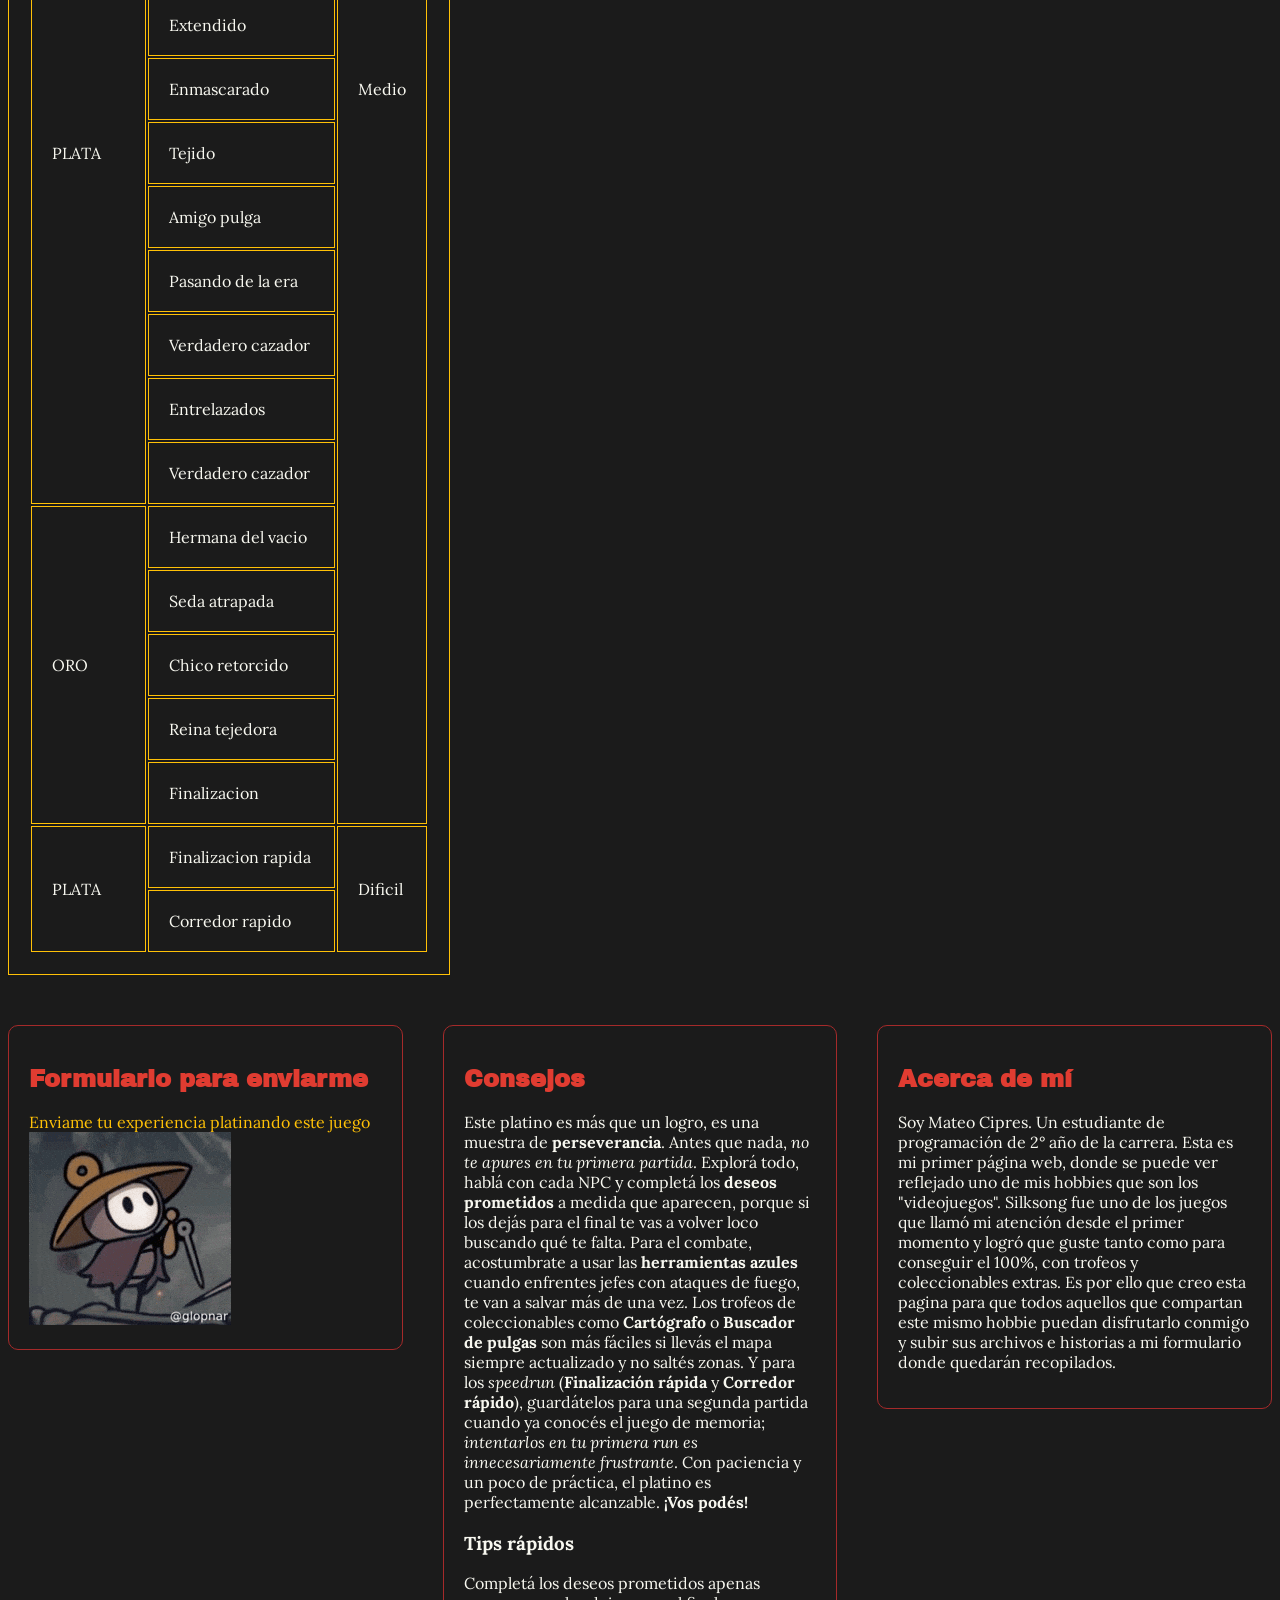
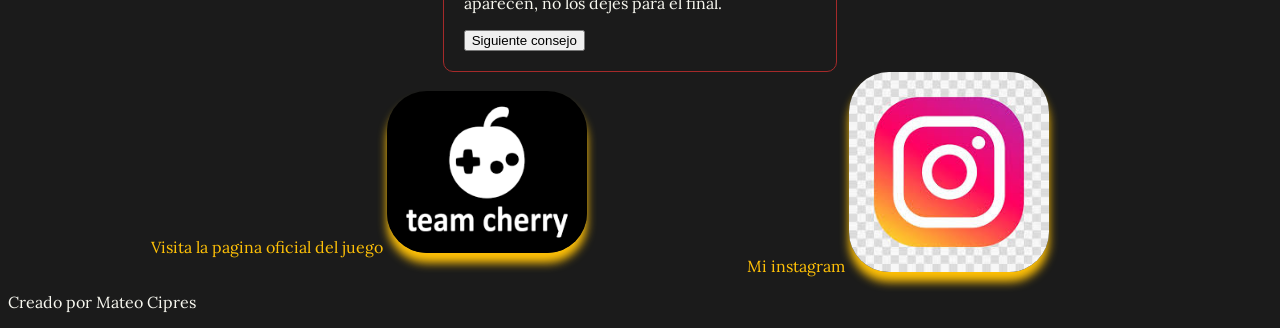
==== commit cec6e4d8: "feat: Agrego descripciones y zoom a las imagenes" ====
--- a/index.html
+++ b/index.html
@@ -17,7 +17,9 @@
 <body>
     <header>
         <h1>Conseguí el platino de Hollow Knight Silksong</h1>
-        <img id="imagen-principal" src="IMAGENES/silksong.jpg" alt="imagen representativa del juego">
+        <div class="contenedor-hover">
+            <img id="imagen-principal" class="img-hover" src="IMAGENES/silksong.jpg" alt="imagen representativa del juego">
+        </div>
 
         <nav>
             <ul>
@@ -50,7 +52,9 @@
             </p>
 
             <section id="dificultad">
-                <img class="float-der" src="IMAGENES/scape.gif" alt="Escape">
+                <div class="contenedor-hover float-der">
+                    <img class="img-hover" id="gif-escape" src="IMAGENES/scape.gif" alt="Escape">
+                </div>
                 <h2> Dificultad aproximada del Platino</h2>
                 <h3> <strong>8/10</strong> </h3>
                 <p>
@@ -63,7 +67,9 @@
             </section><br><br>
 
             <section id="horas">
-                <img class="float-izq" src="IMAGENES/seda.gif" alt="sherma">
+                <div class="contenedor-hover float-izq">
+                    <img class="img-hover" id="gif-seda" src="IMAGENES/seda.gif" alt="seda">
+                </div>
                 <h2>Horas promedio</h2>
                 <h3>100hs</h3>
                 <p>Al igual que con la dificultad, el <strong>tiempo para conseguir este platino</strong> es aproximado y depende mucho de la <em>habilidad del jugador</em> para poder desenvolverse en el mundo del videojuego. La historia principal en tu
@@ -75,9 +81,15 @@
 
                 <div class="imagenes-trofeos">
                     <h2>Trofeos necesarios</h2>
-                    <img id="bronce" class="redondas" src="IMAGENES/bronce.jpg" alt="bronce">
-                    <img id="plata" class="redondas" src="IMAGENES/plata.jpg" alt="plata">
-                    <img id="oro" class="redondas" src="IMAGENES/oro.jpg" alt="oro">
+                    <div class="contenedor-hover">
+                        <img id="bronce" class="redondas img-hover" src="IMAGENES/bronce.jpg" alt="bronce">
+                    </div>
+                    <div class="contenedor-hover">
+                        <img id="plata" class="redondas img-hover" src="IMAGENES/plata.jpg" alt="plata">
+                    </div>
+                    <div class="contenedor-hover">
+                        <img id="oro" class="redondas img-hover" src="IMAGENES/oro.jpg" alt="oro">
+                    </div>
                     <h3>Total: 34</h3>
                 </div>
                 <div class="tabla-trofeos">
@@ -213,7 +225,9 @@
                 <section>
                     <h2>Formulario para enviarme</h2>
                     <a href="logrado.html">Enviame tu experiencia platinando este juego</a><br>
-                    <img src="IMAGENES/sherma.gif" alt="sherma">
+                    <div class="contenedor-hover">
+                        <img class="img-hover" id="gif-sherma" src="IMAGENES/sherma.gif" alt="sherma">
+                    </div>
                 </section>
 
                 <section id="consejos">
--- a/style.css
+++ b/style.css
@@ -286,4 +286,71 @@
 
 .oculto {
     display: none;
+}
+
+
+/* Mensajes de validación del formulario */
+
+#mensaje-error {
+    color: var(--color-titulos);
+    font-weight: bold;
+    grid-column: 1 / -1;
+}
+
+#mensaje-exito {
+    color: var(--color-links);
+    font-weight: bold;
+    grid-column: 1 / -1;
+}
+
+
+/* Contenedor que envuelve imagen + overlay descriptivo */
+
+.contenedor-hover {
+    position: relative;
+    display: inline-block;
+    overflow: hidden;
+}
+
+.contenedor-hover img {
+    display: block;
+    width: 100%;
+}
+
+
+/* Efecto hover sobre imágenes: zoom suave + transición */
+
+.img-hover {
+    transition: transform .4s ease;
+}
+
+.contenedor-hover:hover .img-hover {
+    transform: scale(1.08);
+}
+
+
+/* Overlay semitransparente con el texto descriptivo */
+
+.descripcion-imagen {
+    position: absolute;
+    bottom: 0;
+    left: 0;
+    width: 100%;
+    margin: 0;
+    padding: 10px;
+    box-sizing: border-box;
+    background-color: rgba(27, 27, 27, 0.8);
+    color: var(--color-texto);
+    font-style: italic;
+    text-align: center;
+    opacity: 0;
+    transition: opacity .4s ease;
+}
+
+.contenedor-hover:hover .descripcion-imagen {
+    opacity: 1;
+}
+
+.imagenes-trofeos .contenedor-hover {
+    border-radius: 40px;
 }
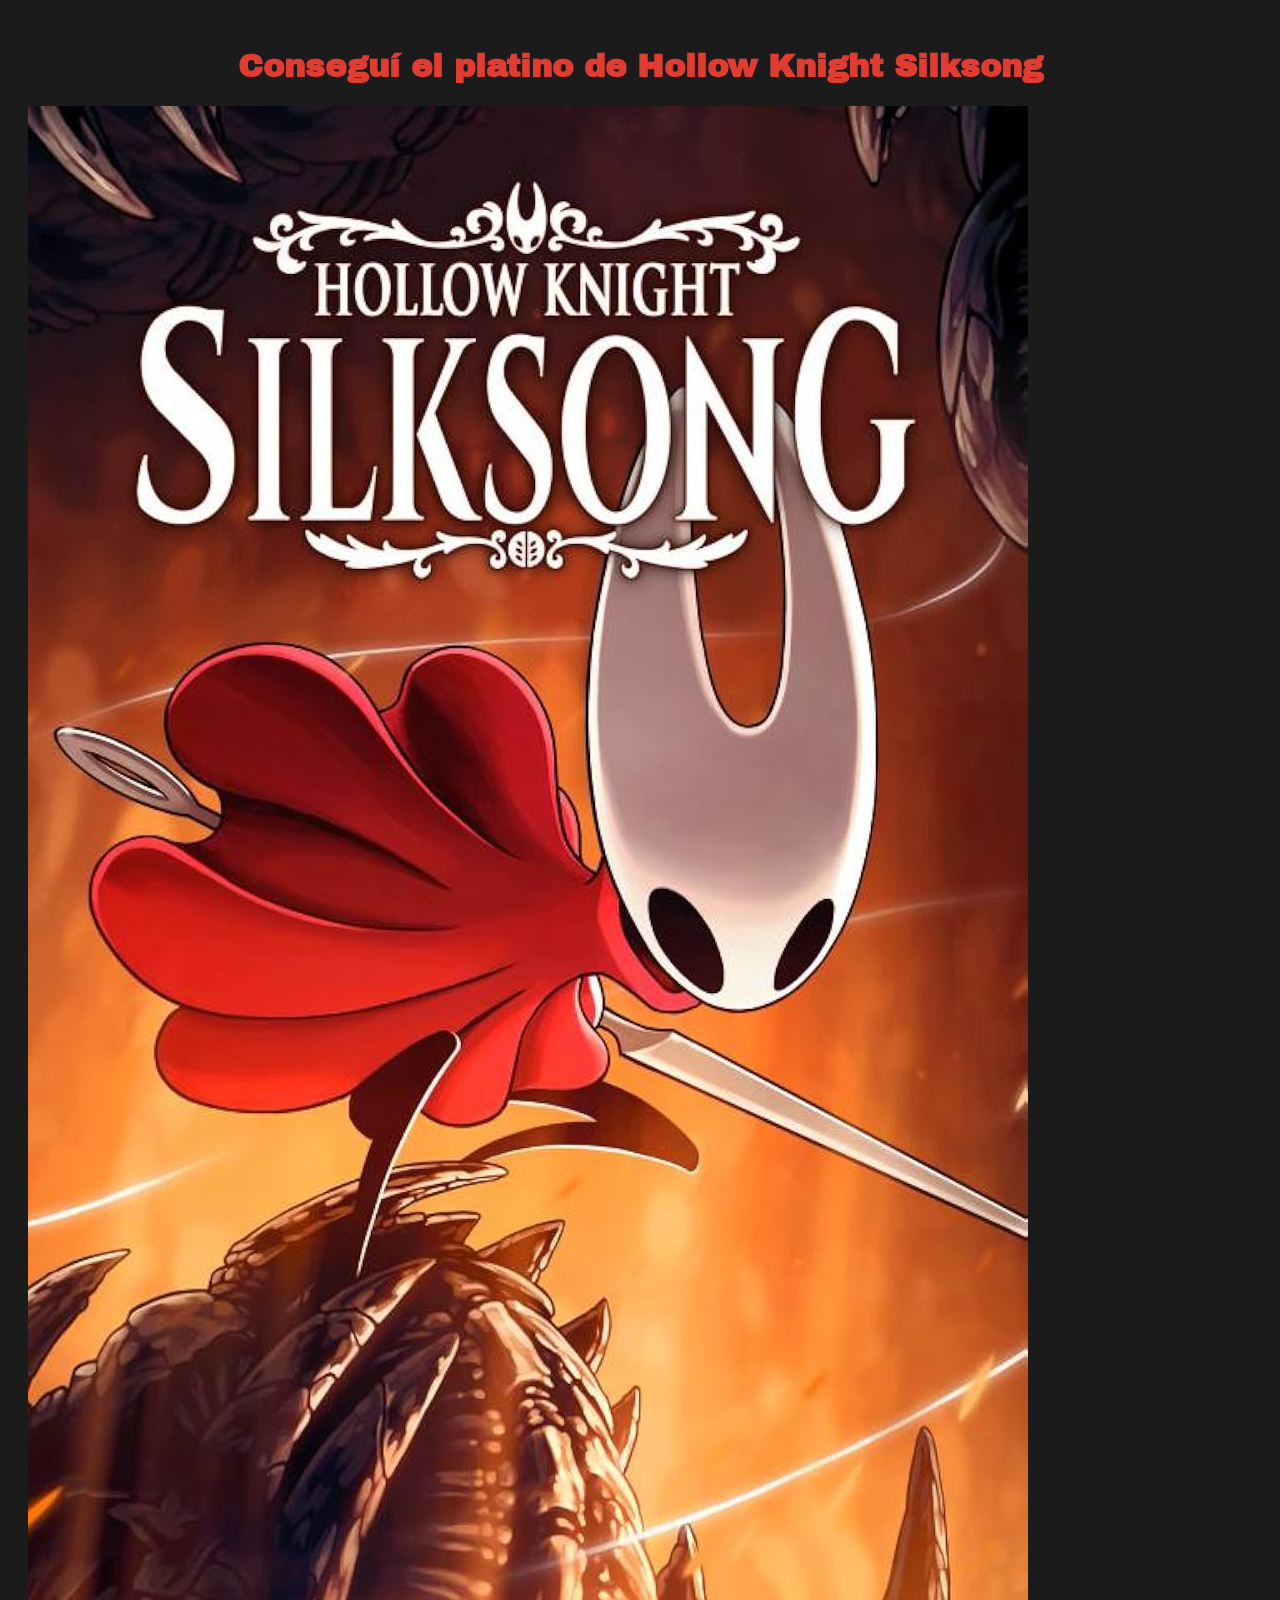
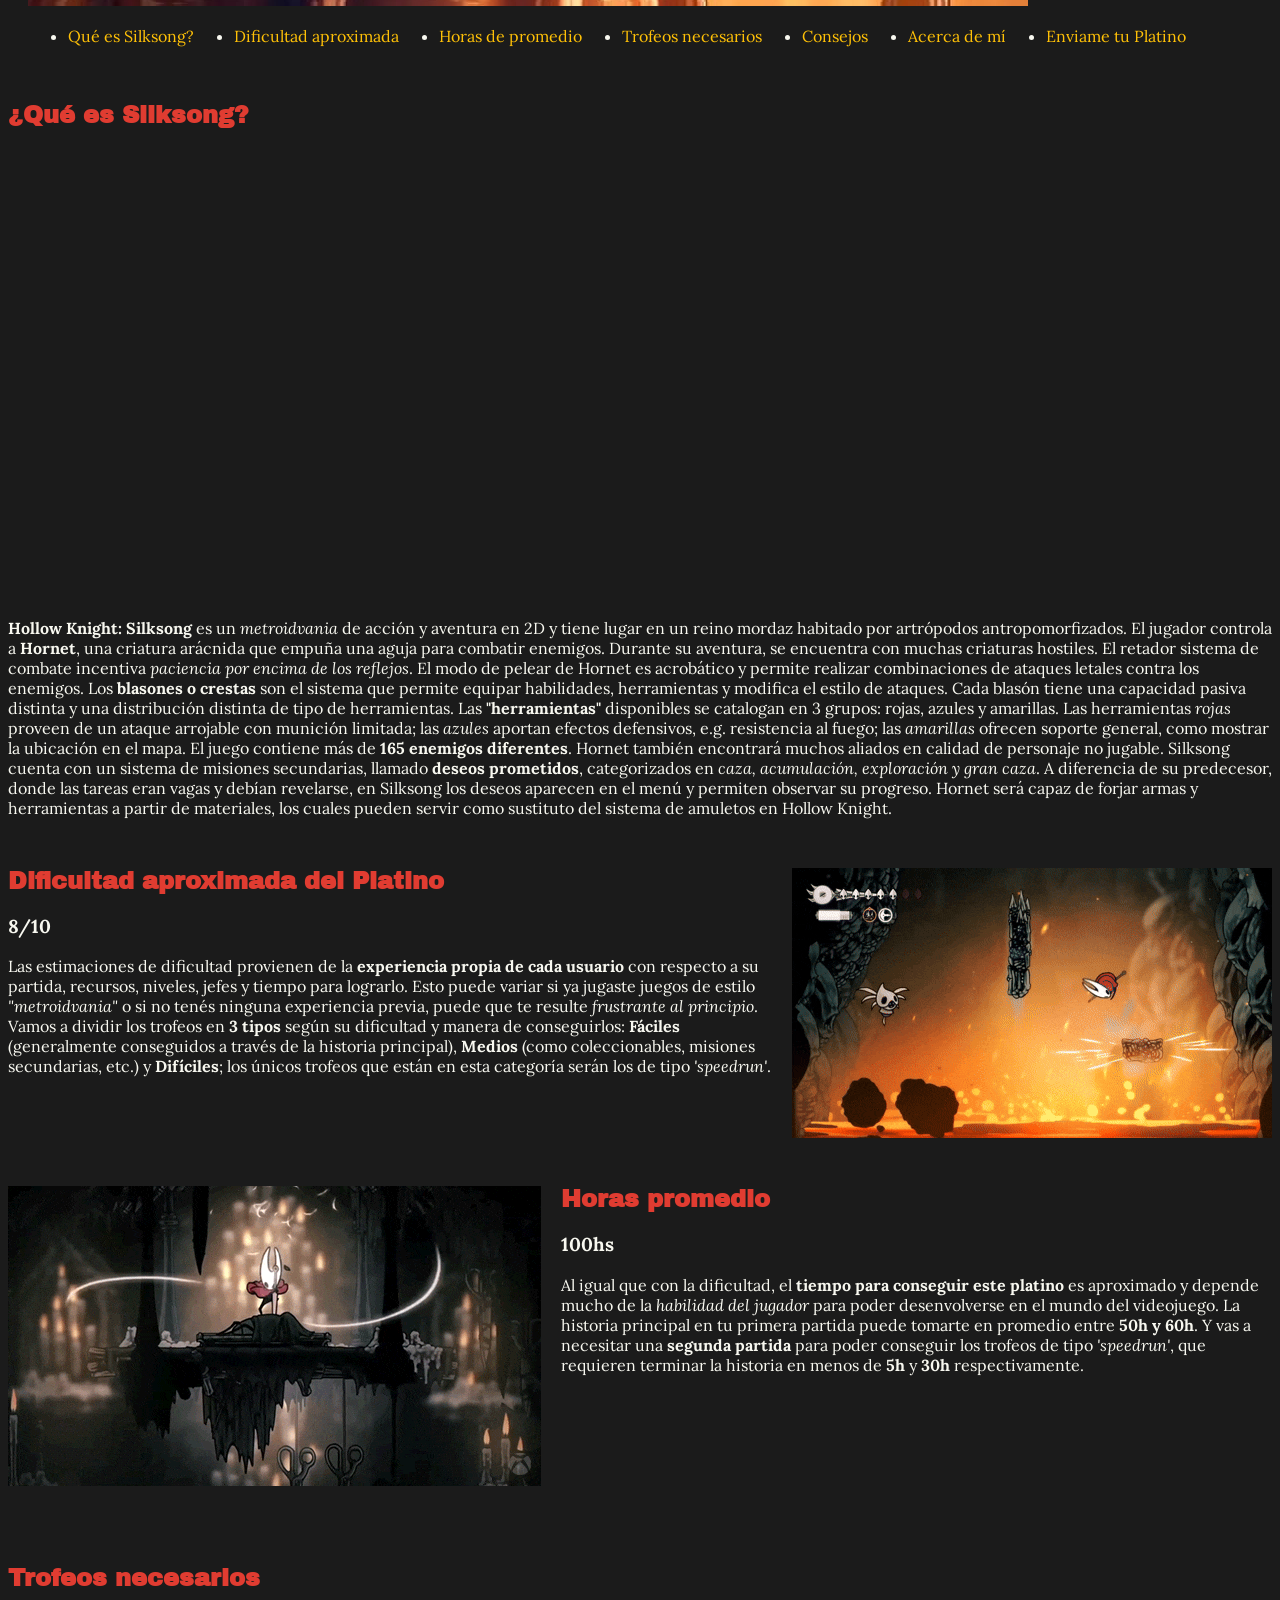
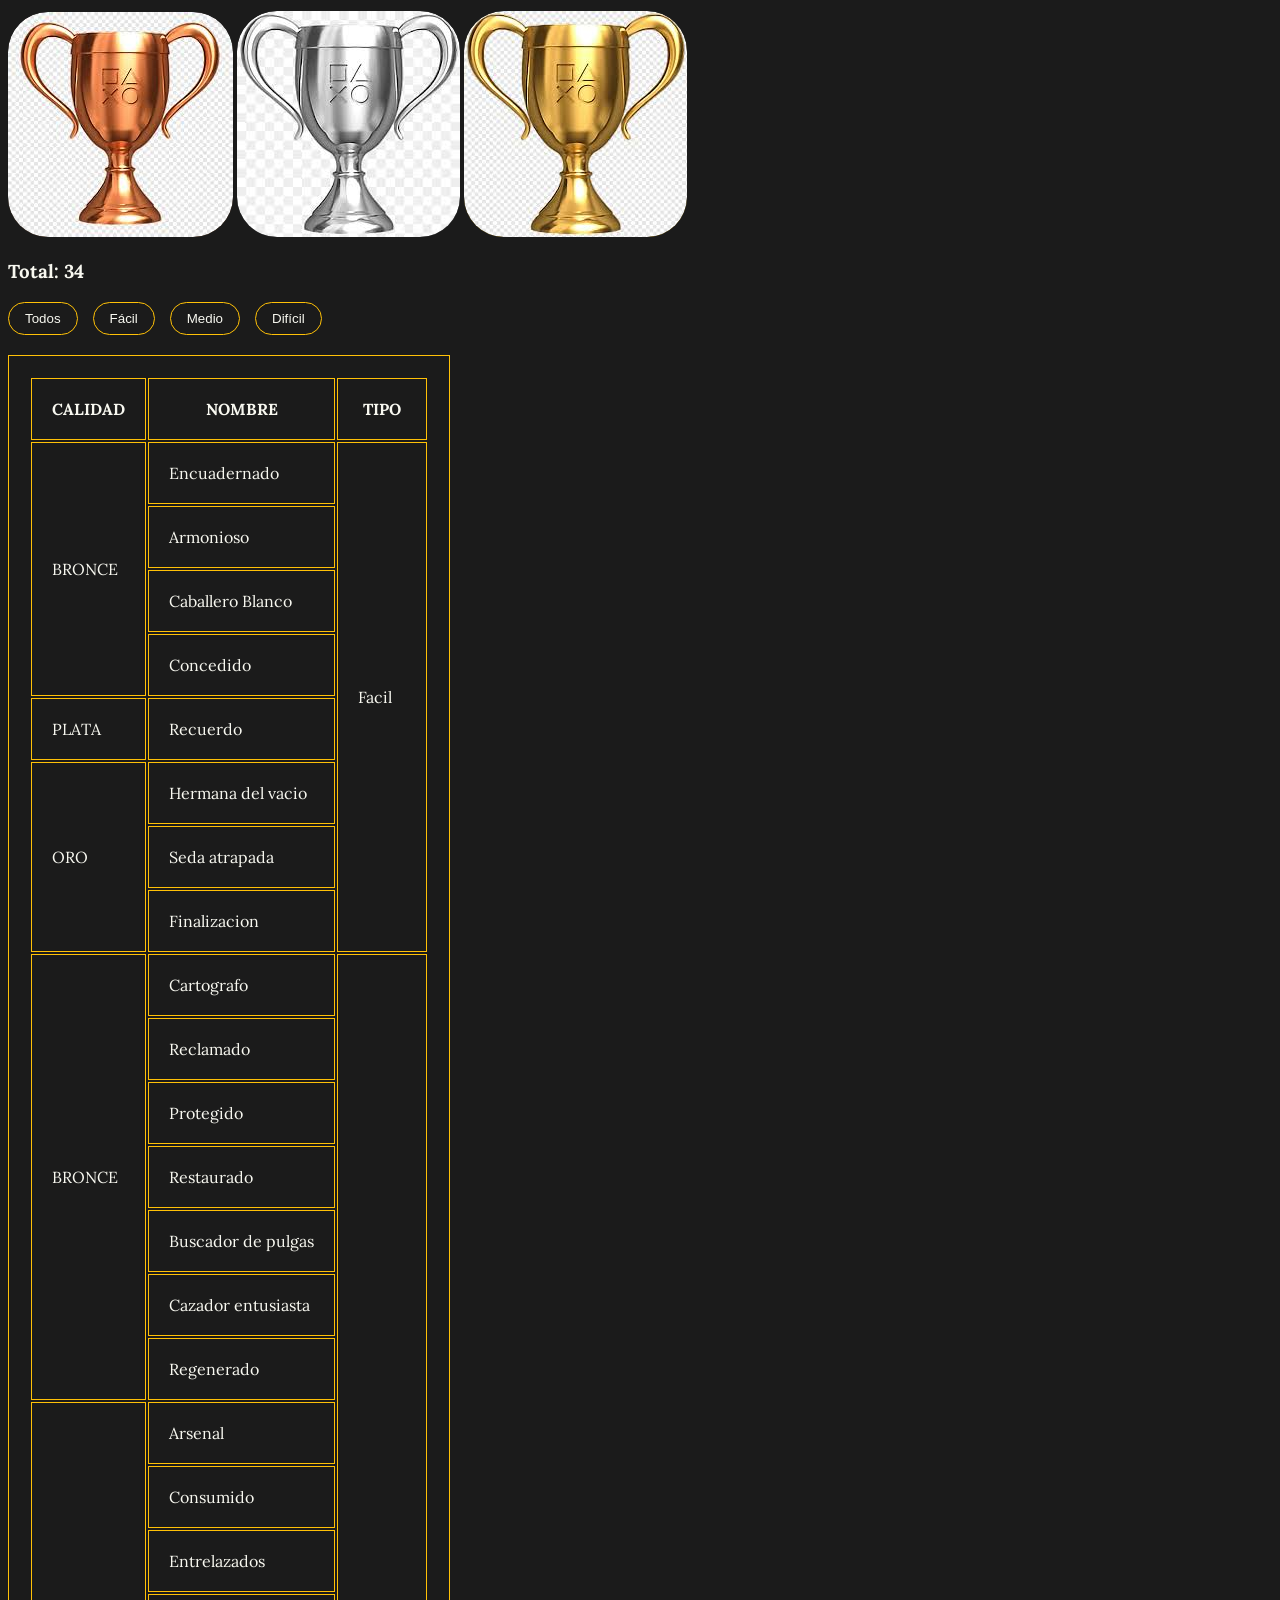
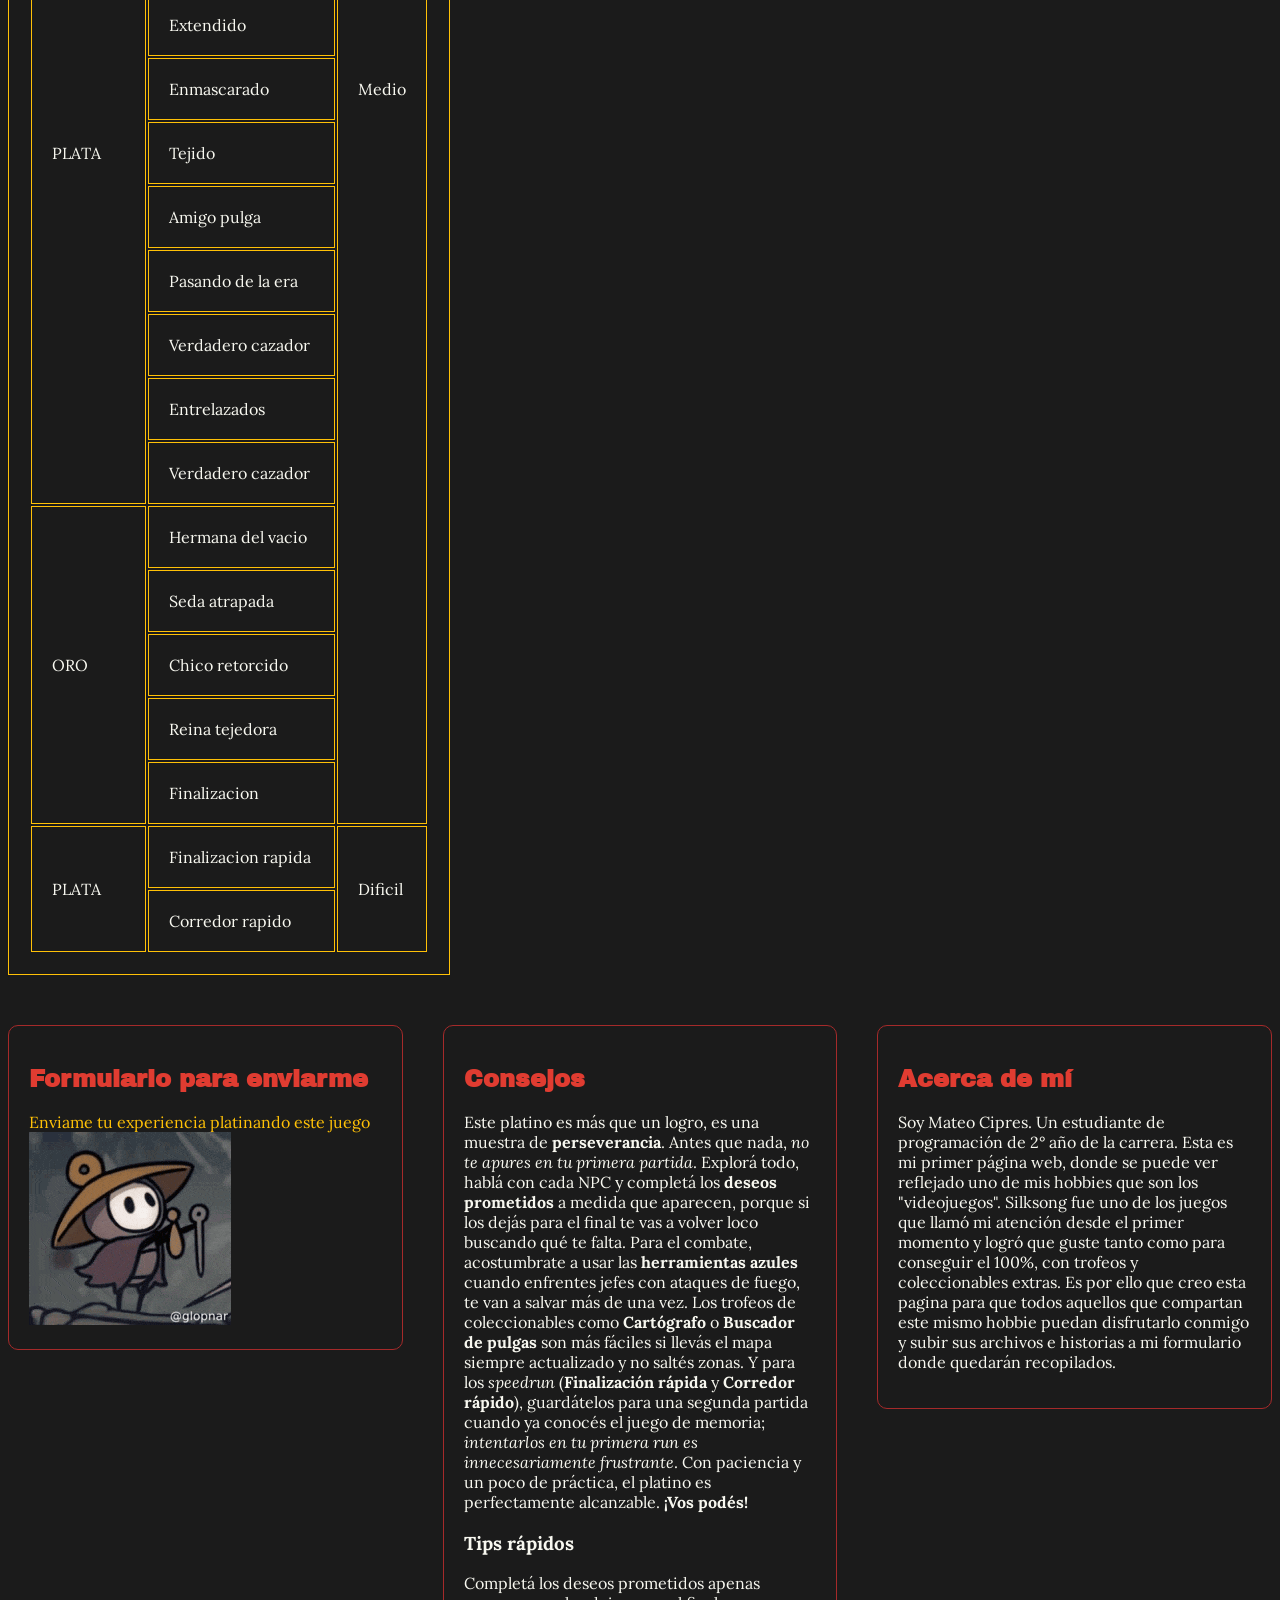
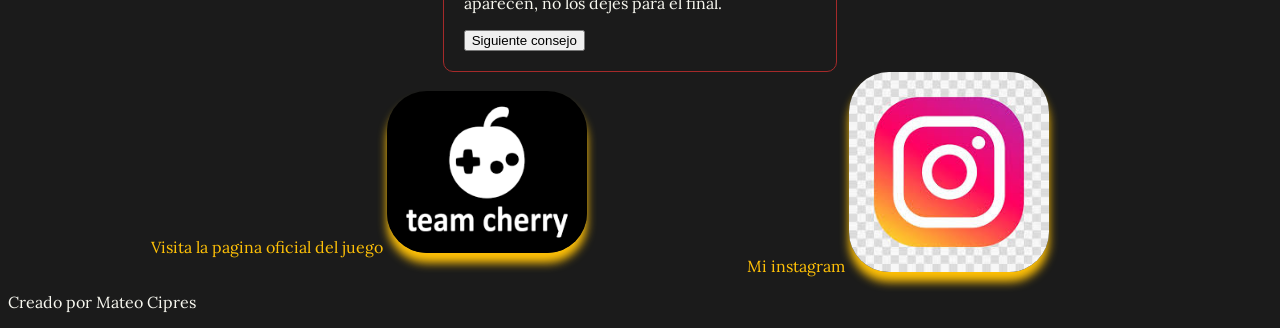
==== commit fe2083cd: "feat: agrego funcion de aparación para ir mostrando la pagina" ====
--- a/index.html
+++ b/index.html
@@ -36,7 +36,7 @@
     </header>
 
     <main>
-        <section id="intro">
+        <section id="intro" class="scroll-reveal">
             <h2> ¿Qué es Silksong? </h2>
 
             <iframe src="https://www.youtube.com/embed/6XGeJwsUP9c" width="100%" height="450" title="Trailer oficial Hollow Knight: Silksong" allowfullscreen loading="lazy" frameborder="0"></iframe>
@@ -51,7 +51,7 @@
                 pueden servir como sustituto del sistema de amuletos en Hollow Knight.
             </p>
 
-            <section id="dificultad">
+            <section id="dificultad" class="scroll-reveal">
                 <div class="contenedor-hover float-der">
                     <img class="img-hover" id="gif-escape" src="IMAGENES/scape.gif" alt="Escape">
                 </div>
@@ -66,7 +66,7 @@
 
             </section><br><br>
 
-            <section id="horas">
+            <section id="horas" class="scroll-reveal">
                 <div class="contenedor-hover float-izq">
                     <img class="img-hover" id="gif-seda" src="IMAGENES/seda.gif" alt="seda">
                 </div>
@@ -76,7 +76,7 @@
                     primera partida puede tomarte en promedio entre <strong>50h y 60h</strong>. Y vas a necesitar una <strong>segunda partida</strong> para poder conseguir los trofeos de tipo <em>'speedrun'</em>, que requieren terminar la historia en
                     menos de <strong>5h</strong> y <strong>30h</strong> respectivamente.</p>
             </section><br><br>
-            <section id="trofeos">
+            <section id="trofeos" class="scroll-reveal">
 
 
                 <div class="imagenes-trofeos">
@@ -247,7 +247,7 @@
 
                 </section>
 
-                <section id="acerca">
+                <section id="acerca" class="scroll-reveal">
 
                     <h2>Acerca de mí</h2>
                     <p>Soy Mateo Cipres. Un estudiante de programación de 2° año de la carrera. Esta es mi primer página web, donde se puede ver reflejado uno de mis hobbies que son los "videojuegos". Silksong fue uno de los juegos que llamó mi atención
@@ -260,7 +260,7 @@
 
     <footer>
         <div class="links-finales">
-            <section>
+            <section class="scroll-reveal">
 
                 <a href="https://hollowknightsilksong.com" target="_blank"> Visita la pagina oficial del juego <img  class="redondas" src="IMAGENES/team cherry.png" alt="Logo team Cherry" > </a>
             </section><br>
--- a/style.css
+++ b/style.css
@@ -353,4 +353,16 @@
 
 .imagenes-trofeos .contenedor-hover {
     border-radius: 40px;
+}
+
+
+/* Scroll reveal: estado inicial oculto y transición de aparición */
+
+.scroll-reveal {
+    opacity: 0;
+    transition: opacity 1s ease;
+}
+
+.scroll-reveal.visible {
+    opacity: 1;
 }
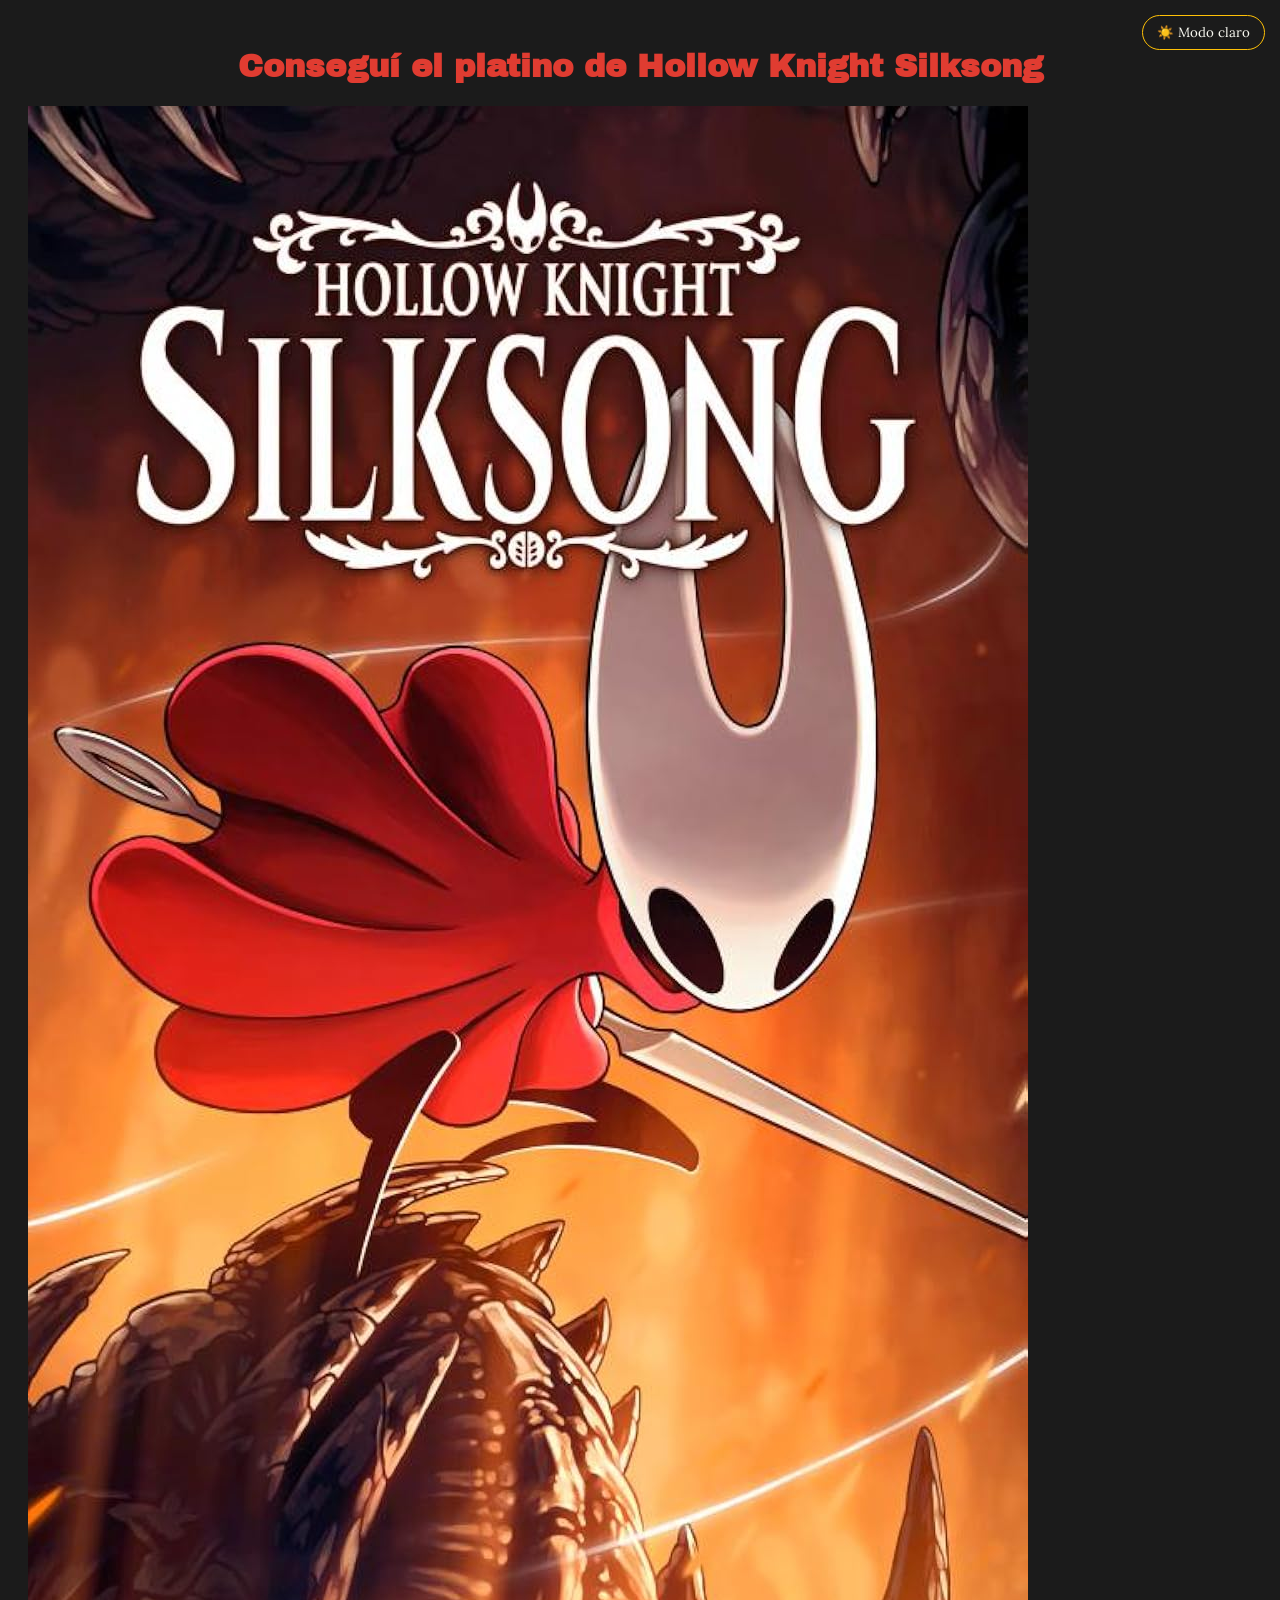
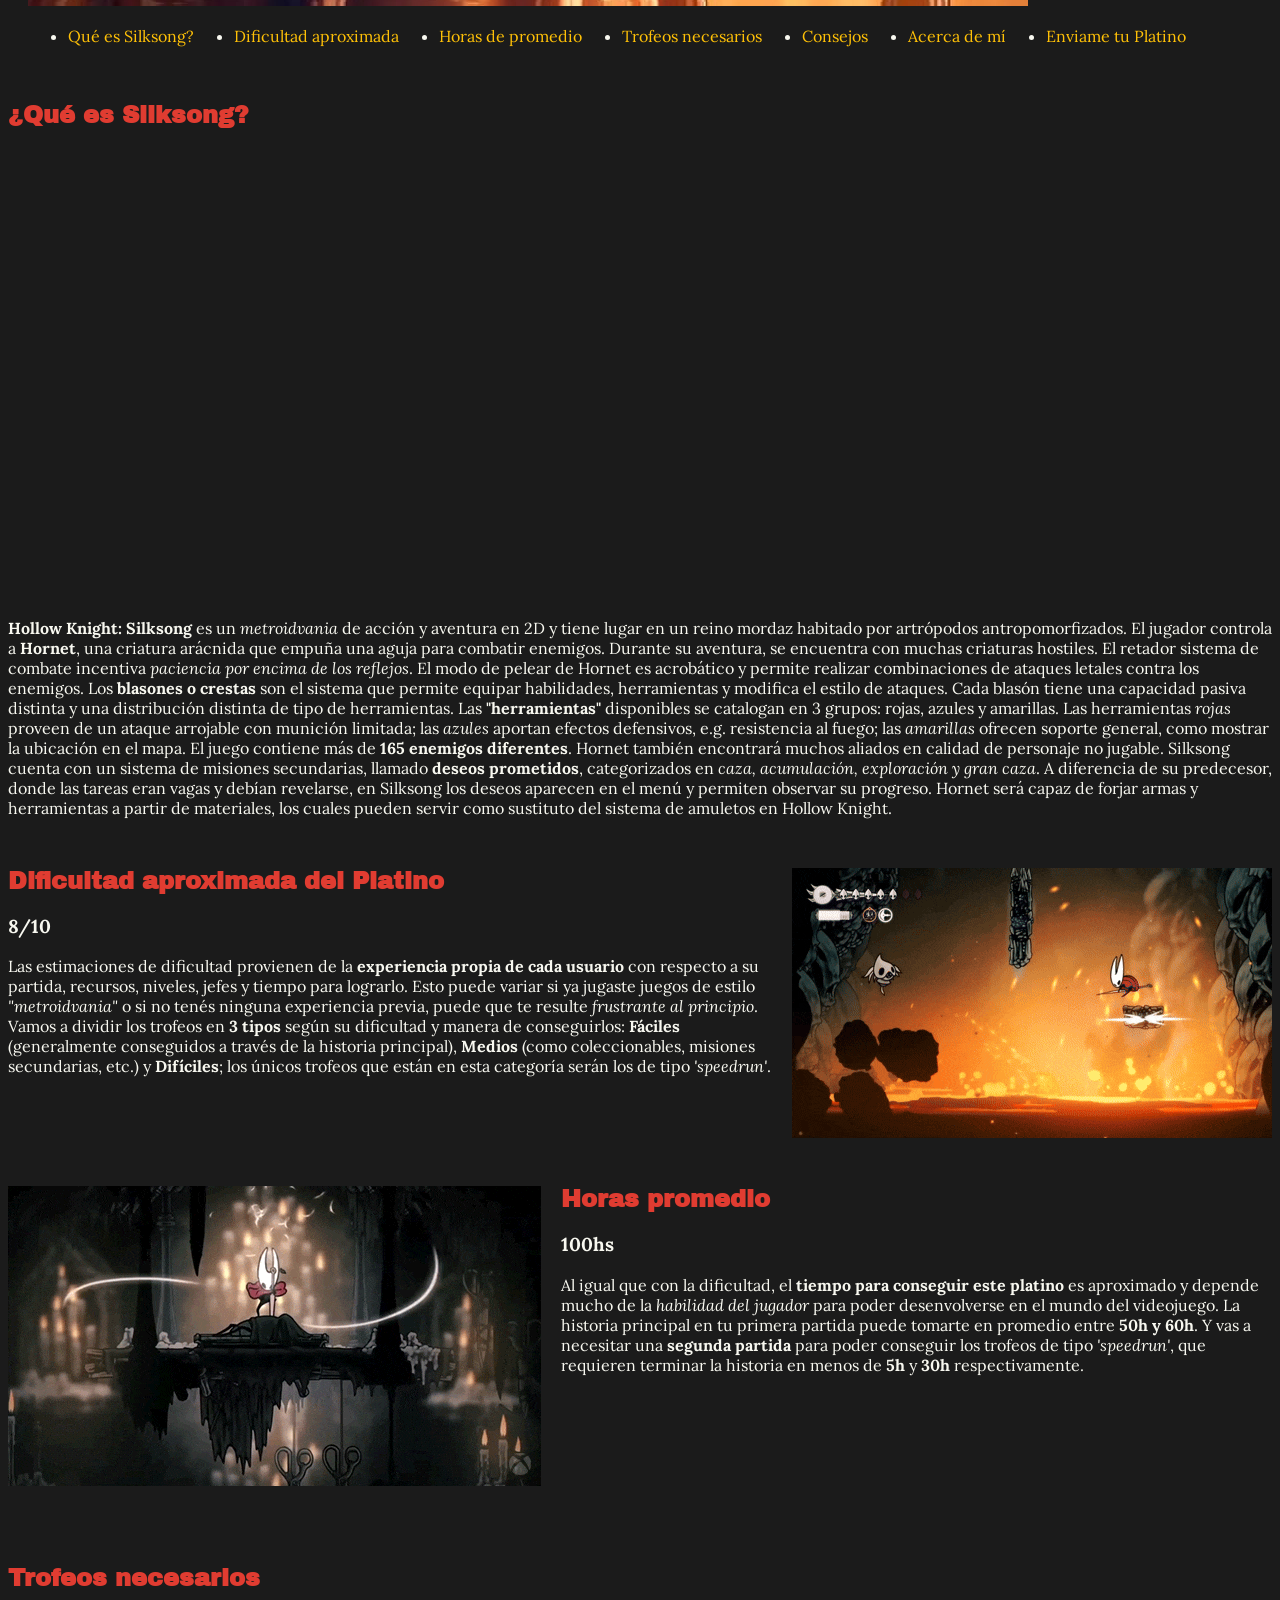
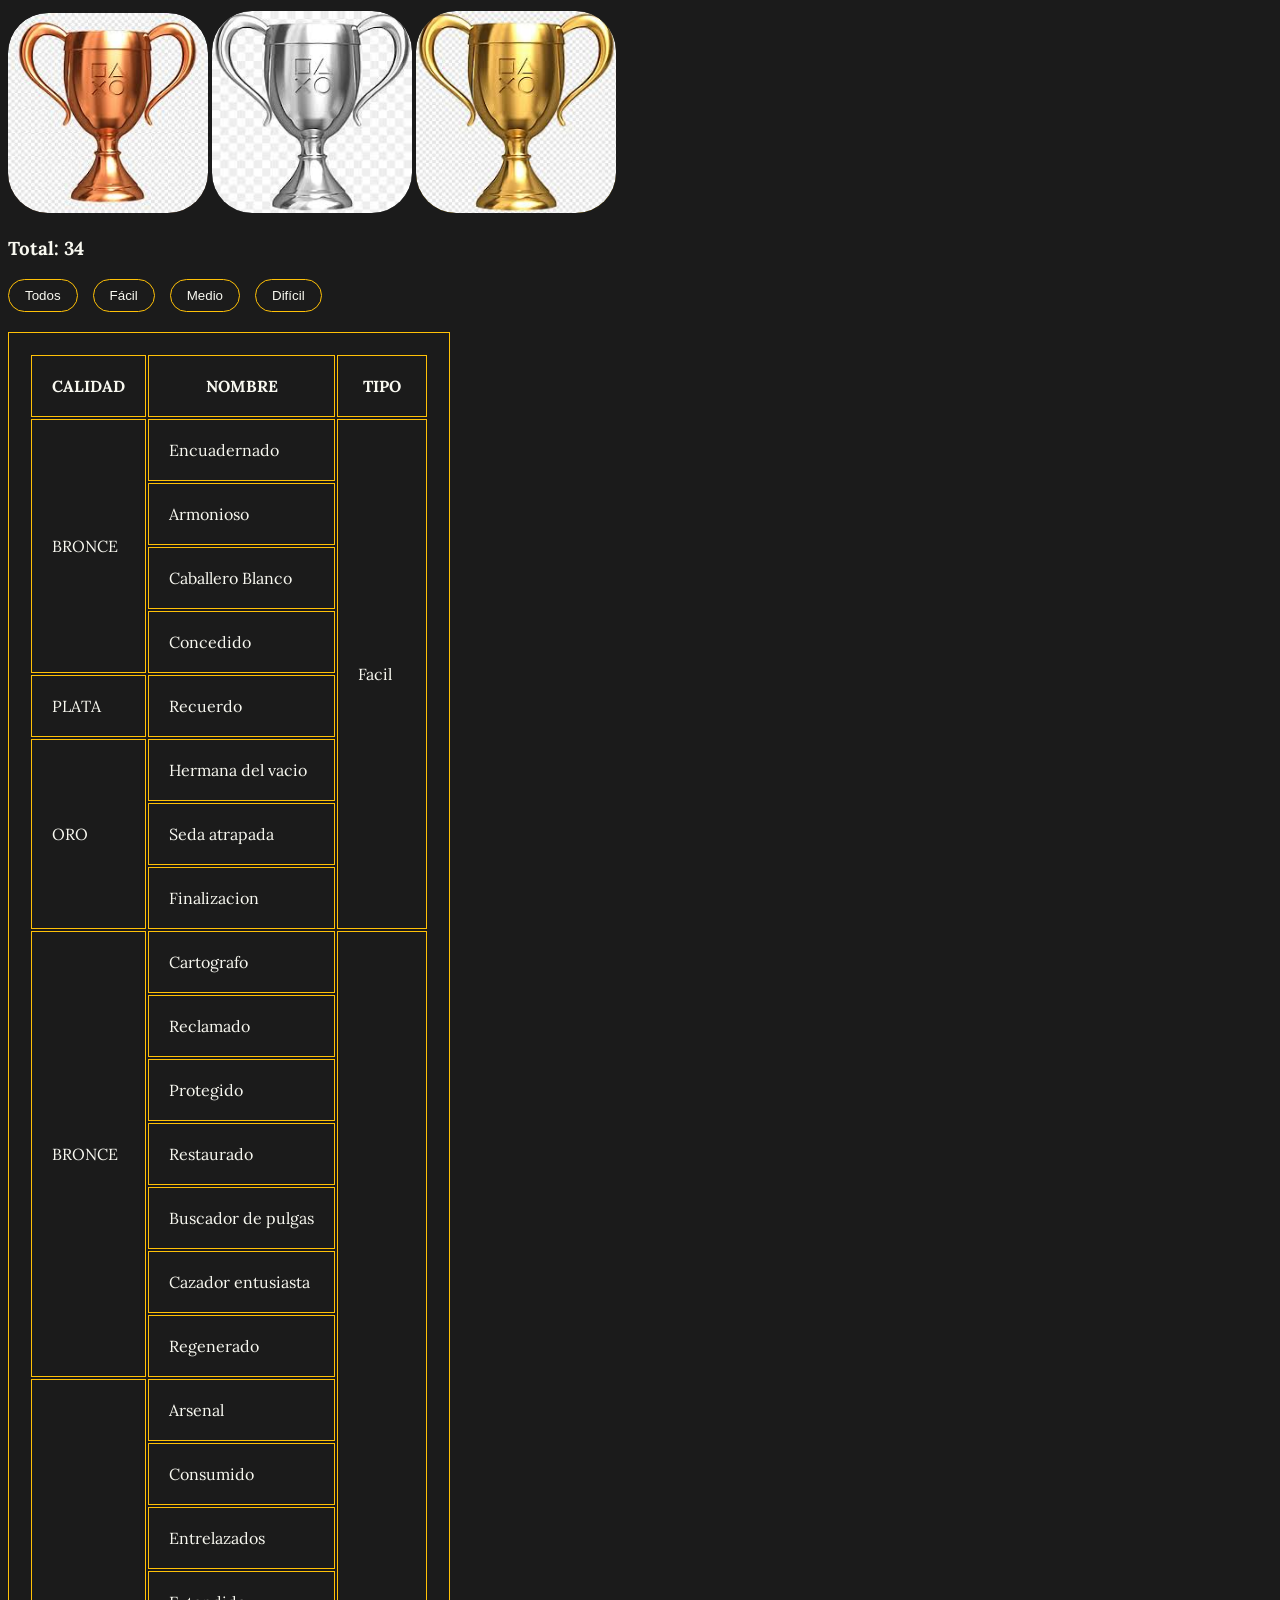
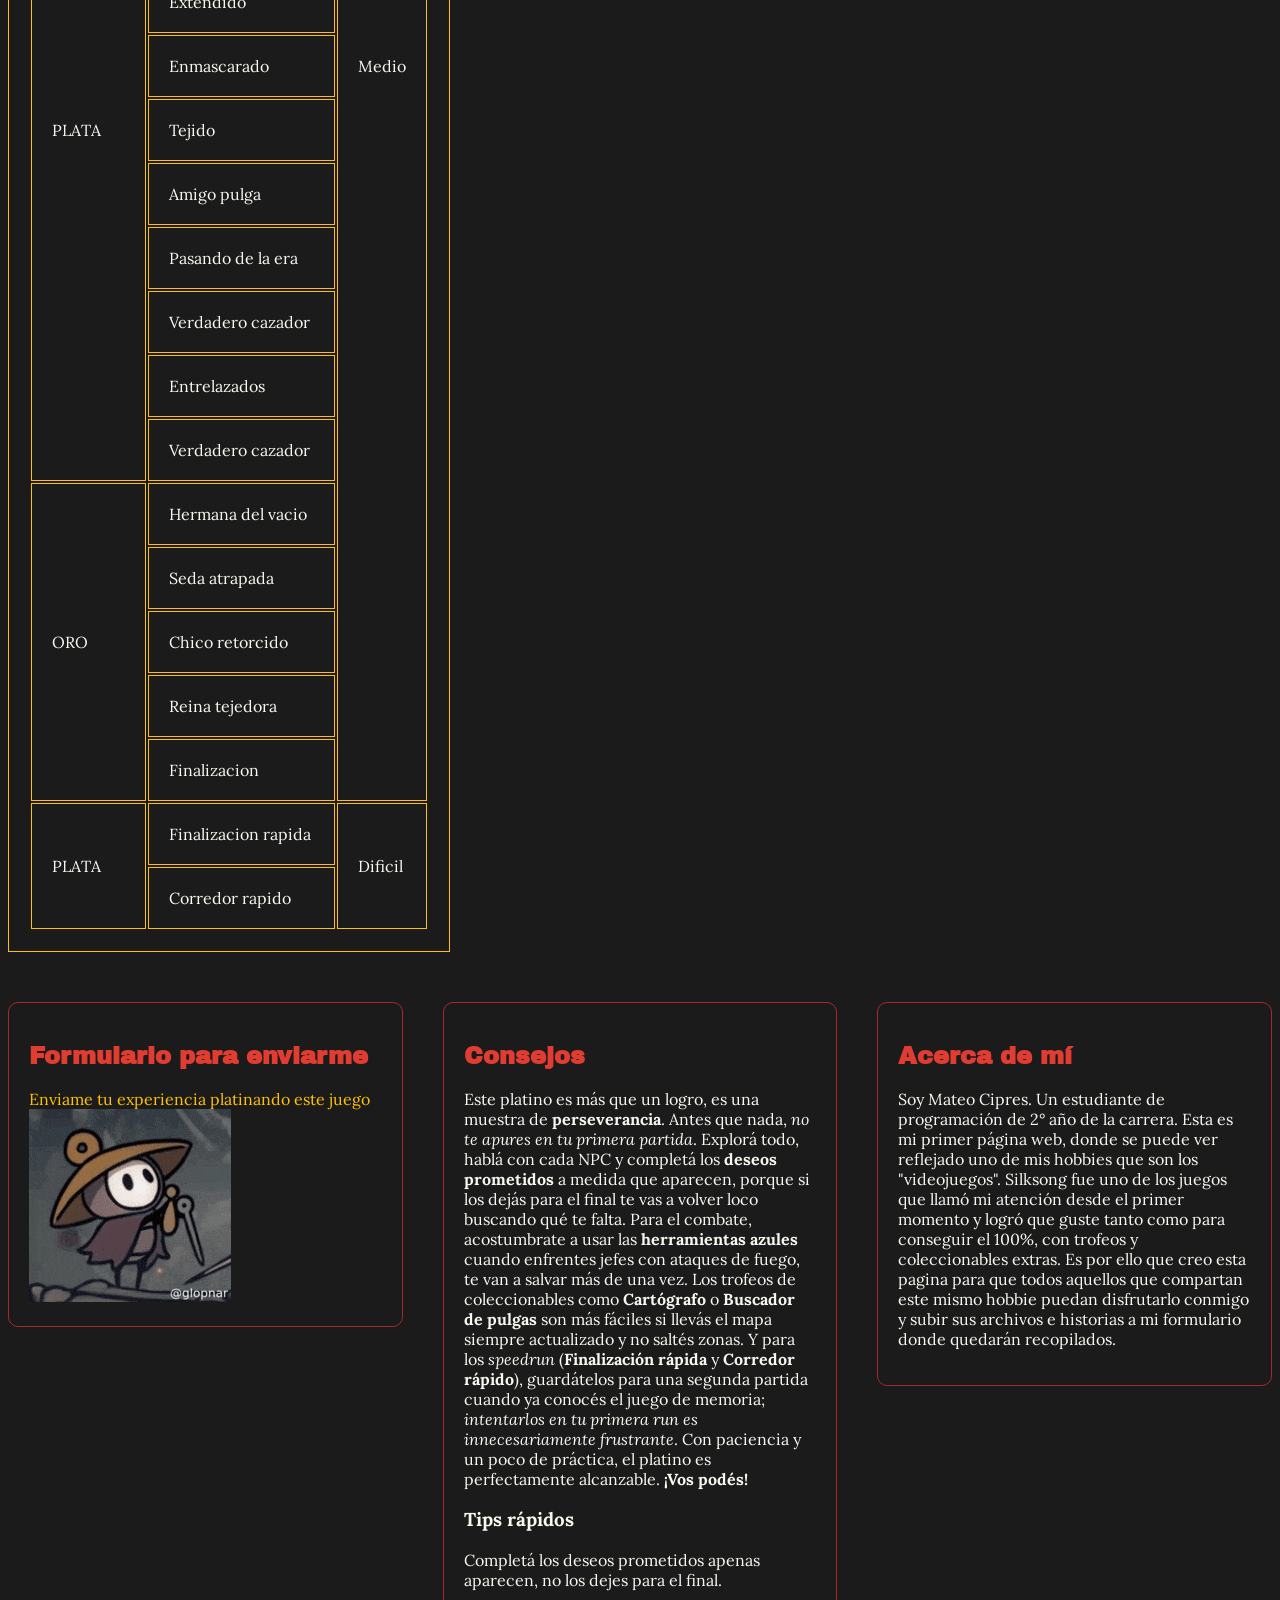
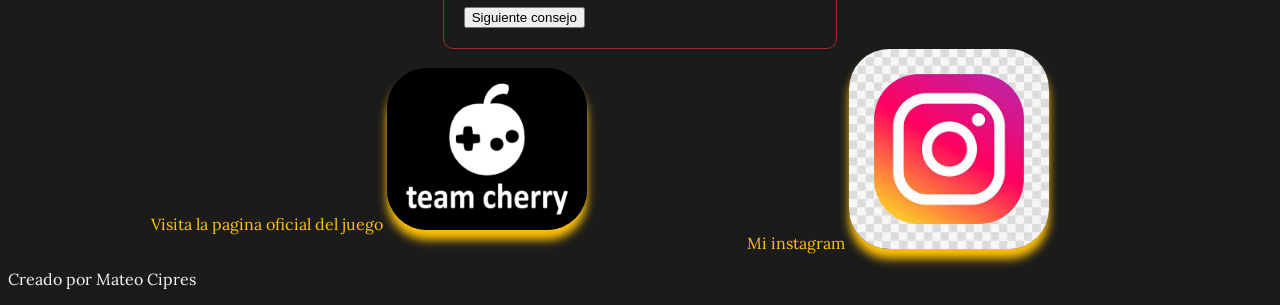
==== commit 8728f865: "feat: agrego modo claro y oscuro mediante boton" ====
--- a/index.html
+++ b/index.html
@@ -17,6 +17,10 @@
 <body>
     <header>
         <h1>Conseguí el platino de Hollow Knight Silksong</h1>
+        <button id="btn-tema">☀️ Modo claro</button>
+
+
+
         <div class="contenedor-hover">
             <img id="imagen-principal" class="img-hover" src="IMAGENES/silksong.jpg" alt="imagen representativa del juego">
         </div>
@@ -33,7 +37,9 @@
                 <li> <a href="logrado.html"> Enviame tu Platino</a> </li>
             </ul>
         </nav>
+
     </header>
+
 
     <main>
         <section id="intro" class="scroll-reveal">
--- a/style.css
+++ b/style.css
@@ -57,6 +57,8 @@
 
 header {
     padding: 20px;
+    position: relative;
+    z-index: 1;
 }
 
 nav ul {
@@ -314,7 +316,6 @@
 
 .contenedor-hover img {
     display: block;
-    width: 100%;
 }
 
 
@@ -365,4 +366,40 @@
 
 .scroll-reveal.visible {
     opacity: 1;
+}
+
+
+/* Modo claro: sobreescribe las variables del :root cuando
+   el body tiene la clase .modo-claro */
+
+body.modo-claro {
+    --color-fondo: #F8F8F0;
+    --color-titulos: #C0392B;
+    --color-texto: #1B1B1B;
+    --color-links: #E67E22;
+    --color-hover-links: #D35400;
+    --color-fieldset: #E74C3C;
+}
+
+
+/* Botón de toggle modo oscuro/claro */
+
+#btn-tema {
+    position: fixed;
+    top: 15px;
+    right: 15px;
+    z-index: 9999;
+    padding: 8px 14px;
+    border-radius: 30px;
+    border: 1px solid var(--color-links);
+    background-color: var(--color-fondo);
+    color: var(--color-texto);
+    cursor: pointer;
+    transition: .3s;
+    font-family: var(--fuente-principal);
+}
+
+#btn-tema:hover {
+    background-color: var(--color-links);
+    color: var(--color-fondo);
 }
